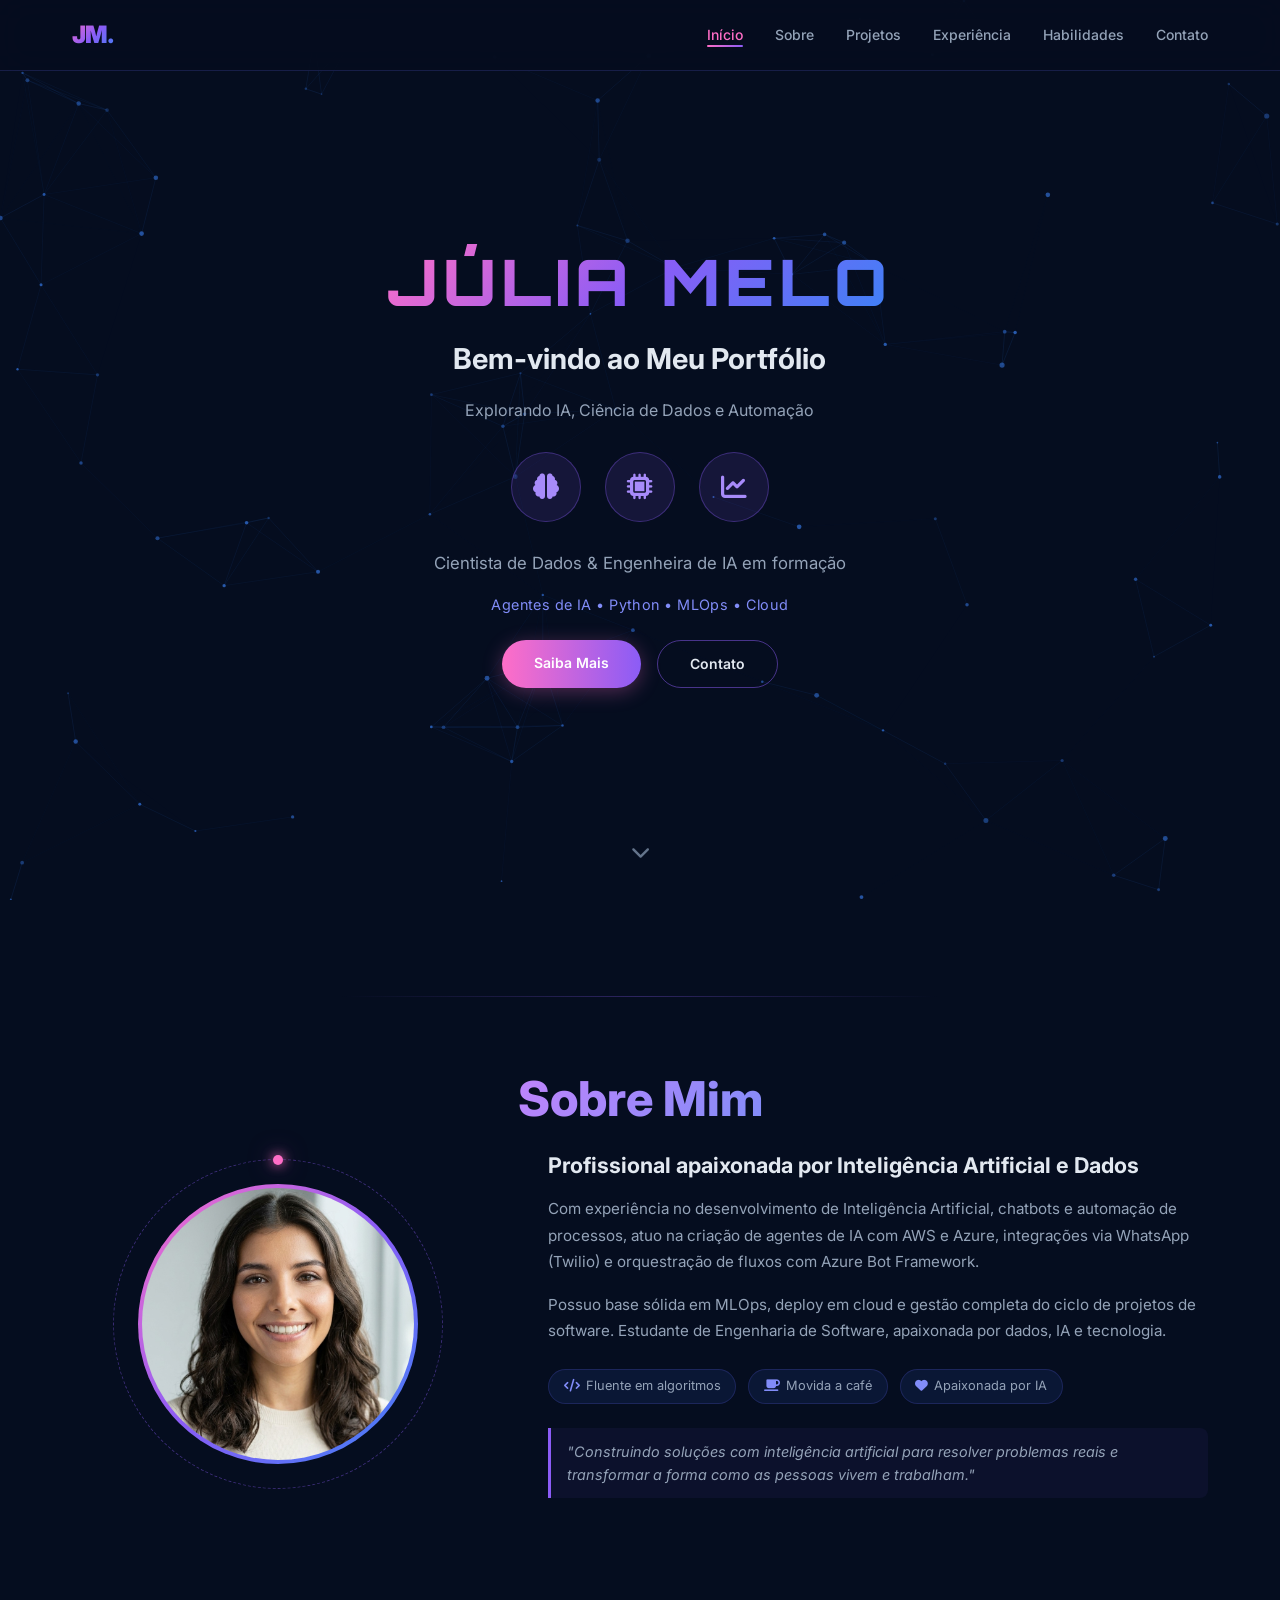
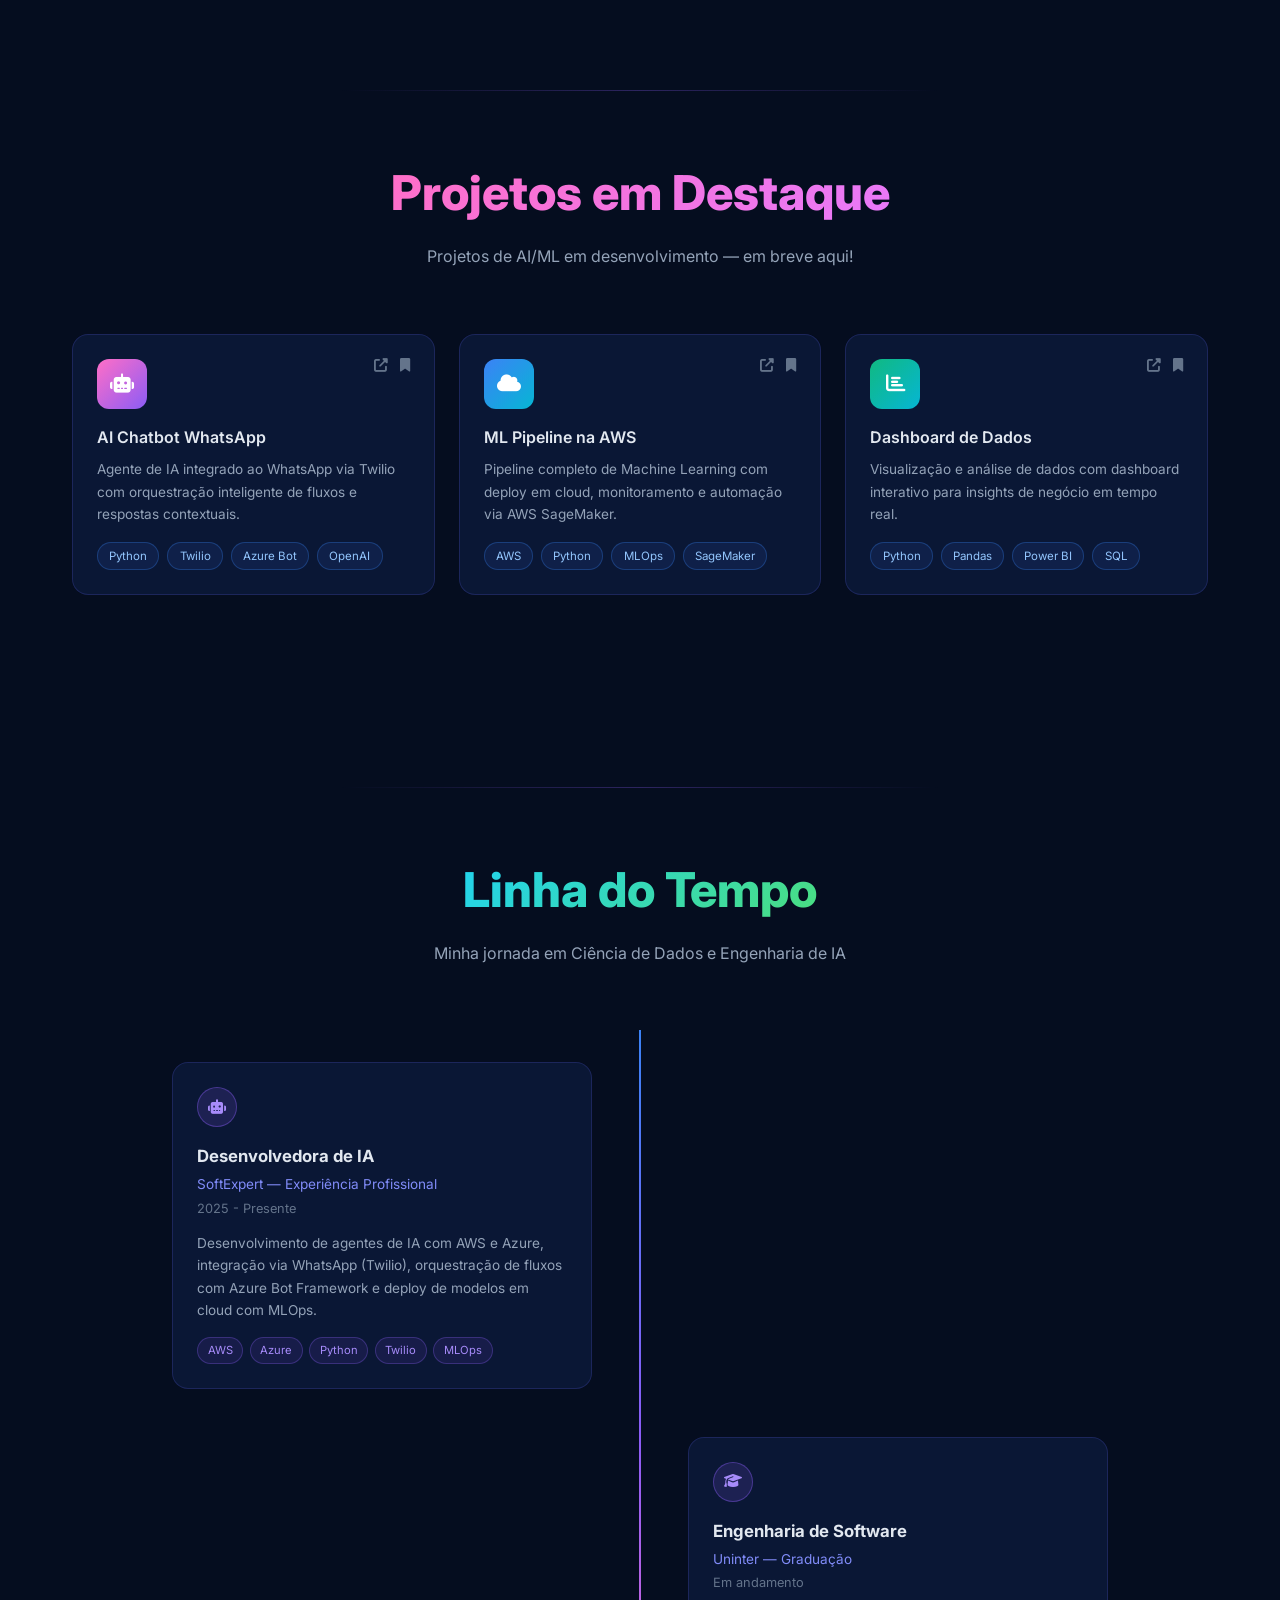
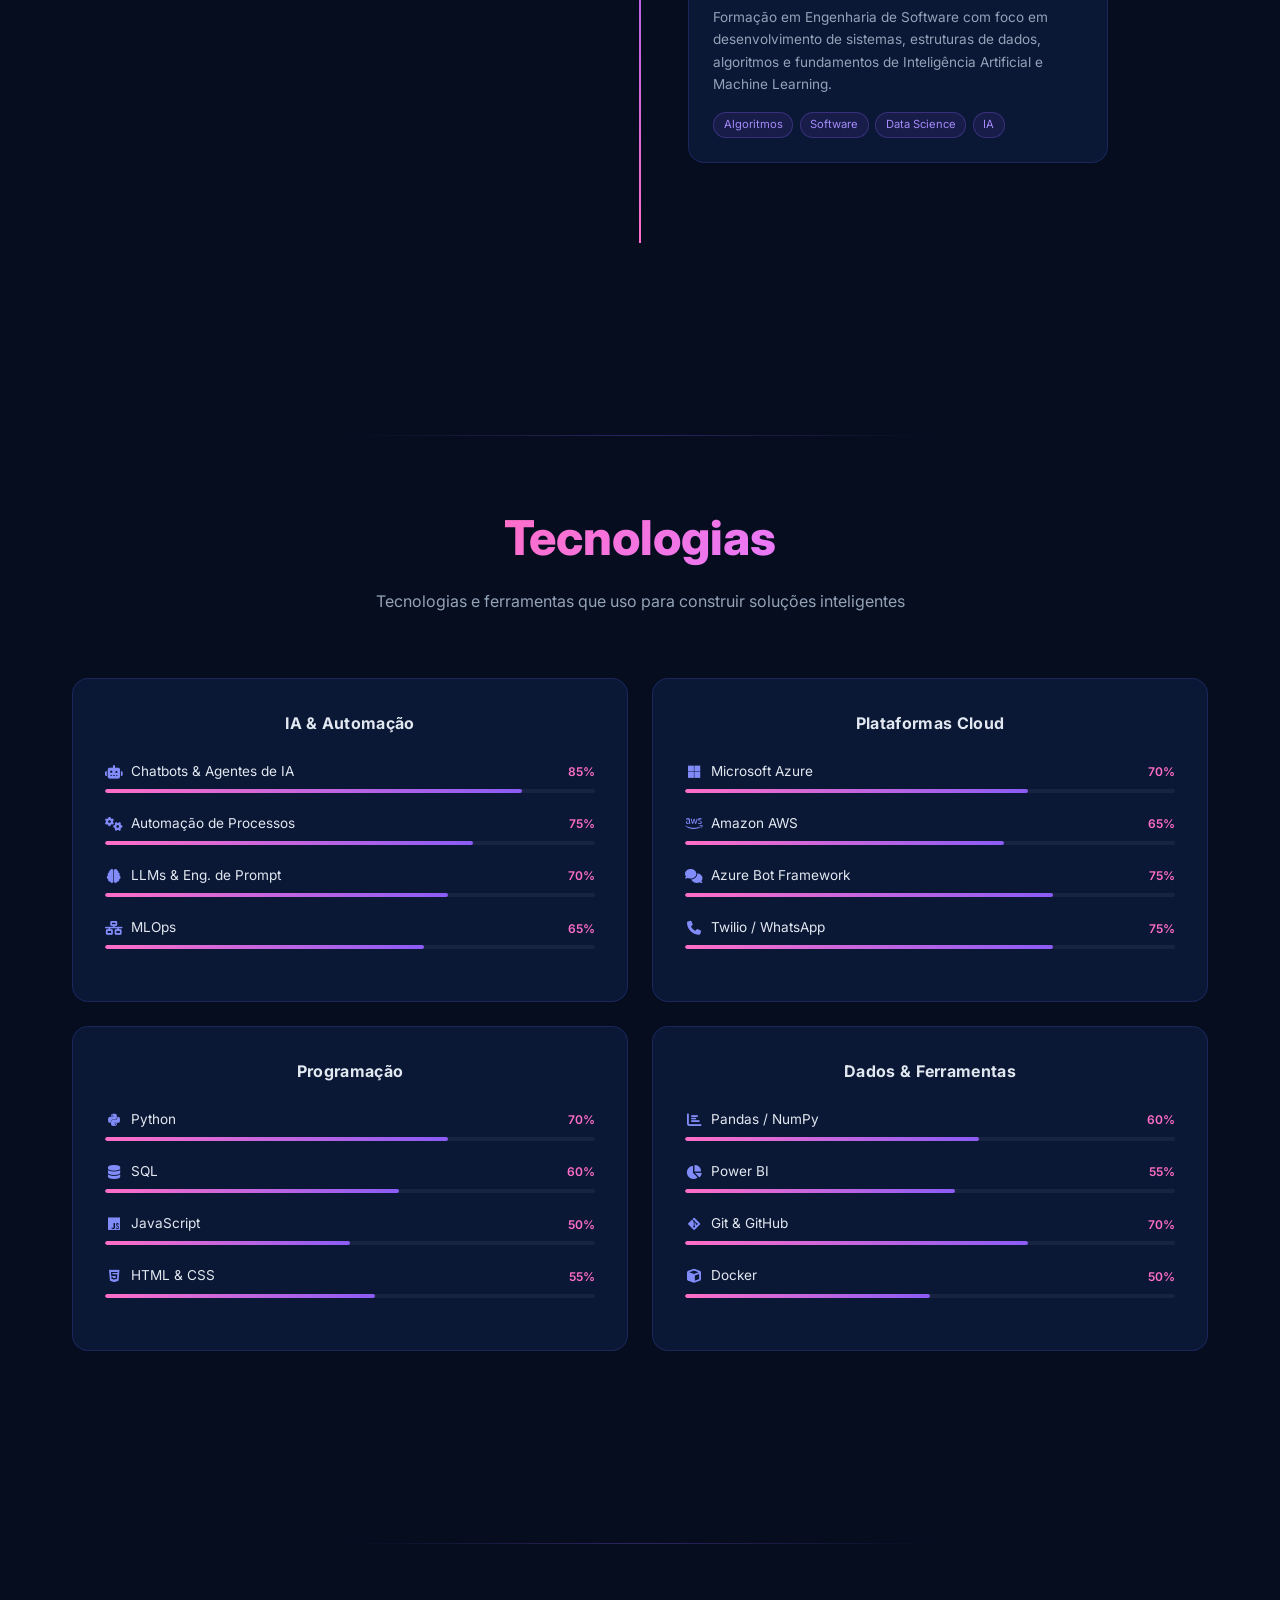
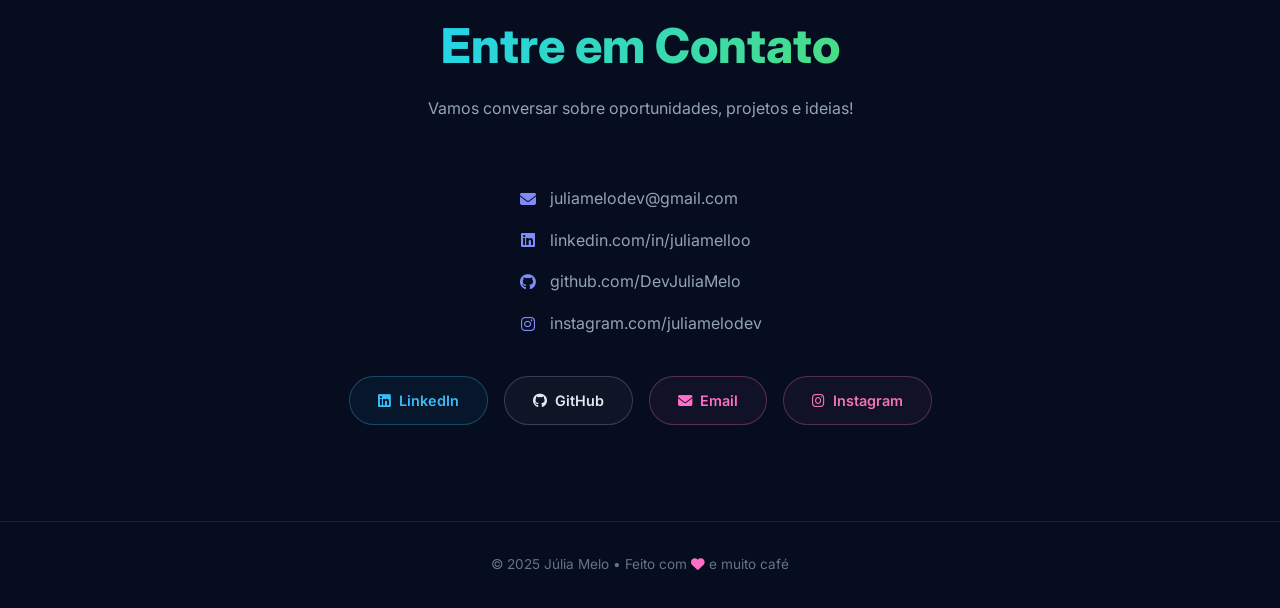
==== index.html @ bb5c2832 "Portfolio inicial - Júlia Melo" ====
<!DOCTYPE html>
<html lang="pt-BR">
<head>
    <meta charset="UTF-8">
    <meta name="viewport" content="width=device-width, initial-scale=1.0">
    <title>Júlia Melo | Data Scientist & AI Engineer</title>
    <link rel="preconnect" href="https://fonts.googleapis.com">
    <link rel="preconnect" href="https://fonts.gstatic.com" crossorigin>
    <link href="https://fonts.googleapis.com/css2?family=Inter:wght@300;400;500;600;700;800;900&family=Orbitron:wght@700;900&display=swap" rel="stylesheet">
    <link rel="stylesheet" href="https://cdnjs.cloudflare.com/ajax/libs/font-awesome/6.5.0/css/all.min.css">
    <link rel="stylesheet" href="css/style.css">
</head>
<body>

    <canvas id="network-canvas"></canvas>

    <!-- Navegação -->
    <nav id="navbar">
        <div class="nav-container">
            <div class="nav-logo">JM<span class="dot">.</span></div>
            <ul class="nav-links" id="navLinks">
                <li><a href="#hero">Início</a></li>
                <li><a href="#about">Sobre</a></li>
                <li><a href="#projects">Projetos</a></li>
                <li><a href="#timeline">Experiência</a></li>
                <li><a href="#skills">Habilidades</a></li>
                <li><a href="#contact">Contato</a></li>
            </ul>
            <button class="nav-toggle" id="navToggle">
                <i class="fas fa-bars"></i>
            </button>
        </div>
    </nav>

    <!-- Hero Section -->
    <section id="hero">
        <div class="hero-content">
            <h1 class="hero-name">JÚLIA MELO</h1>
            <h2 class="hero-welcome">Bem-vindo ao Meu Portfólio</h2>
            <p class="hero-tagline">Explorando IA, Ciência de Dados e Automação</p>

            <div class="hero-icons">
                <div class="hero-icon-circle" title="Inteligência Artificial">
                    <i class="fas fa-brain"></i>
                </div>
                <div class="hero-icon-circle" title="Engenharia de Software">
                    <i class="fas fa-microchip"></i>
                </div>
                <div class="hero-icon-circle" title="Data Science">
                    <i class="fas fa-chart-line"></i>
                </div>
            </div>

            <p class="hero-role">Cientista de Dados & Engenheira de IA em formação</p>
            <p class="hero-tags">Agentes de IA &bull; Python &bull; MLOps &bull; Cloud</p>

            <div class="hero-buttons">
                <a href="#about" class="btn btn-primary">Saiba Mais</a>
                <a href="#contact" class="btn btn-outline">Contato</a>
            </div>
        </div>

        <div class="scroll-indicator">
            <i class="fas fa-chevron-down"></i>
        </div>
    </section>

    <!-- About Section -->
    <section id="about">
        <div class="container">
            <h2 class="section-title"><span class="gradient-purple">Sobre Mim</span></h2>
            <div class="about-grid">
                <div class="about-photo-wrapper fade-in">
                    <div class="photo-circle">
                        <img src="assets/julia.jpeg" alt="Júlia Melo" class="profile-photo">
                    </div>
                    <div class="photo-orbit"></div>
                </div>
                <div class="about-text fade-in">
                    <h3 class="about-headline">Profissional apaixonada por Inteligência Artificial e Dados</h3>
                    <p>Com experiência no desenvolvimento de Inteligência Artificial, chatbots e automação de processos, atuo na criação de agentes de IA com AWS e Azure, integrações via WhatsApp (Twilio) e orquestração de fluxos com Azure Bot Framework.</p>
                    <p>Possuo base sólida em MLOps, deploy em cloud e gestão completa do ciclo de projetos de software. Estudante de Engenharia de Software, apaixonada por dados, IA e tecnologia.</p>
                    <div class="about-badges">
                        <div class="badge">
                            <i class="fas fa-code"></i>
                            <span>Fluente em algoritmos</span>
                        </div>
                        <div class="badge">
                            <i class="fas fa-coffee"></i>
                            <span>Movida a café</span>
                        </div>
                        <div class="badge">
                            <i class="fas fa-heart"></i>
                            <span>Apaixonada por IA</span>
                        </div>
                    </div>
                    <blockquote class="about-quote">
                        "Construindo soluções com inteligência artificial para resolver problemas reais e transformar a forma como as pessoas vivem e trabalham."
                    </blockquote>
                </div>
            </div>
        </div>
    </section>

    <!-- Projects Section -->
    <section id="projects">
        <div class="container">
            <h2 class="section-title"><span class="gradient-pink">Projetos em Destaque</span></h2>
            <p class="section-subtitle">Projetos de AI/ML em desenvolvimento — em breve aqui!</p>
            <div class="projects-grid">

                <div class="project-card fade-in">
                    <div class="project-icon" style="background: linear-gradient(135deg, #ff6ec7, #8b5cf6);">
                        <i class="fas fa-robot"></i>
                    </div>
                    <div class="project-links">
                        <i class="fas fa-external-link-alt" title="Ver projeto"></i>
                        <i class="fas fa-bookmark" title="Salvar"></i>
                    </div>
                    <h3>AI Chatbot WhatsApp</h3>
                    <p>Agente de IA integrado ao WhatsApp via Twilio com orquestração inteligente de fluxos e respostas contextuais.</p>
                    <div class="project-tags">
                        <span>Python</span>
                        <span>Twilio</span>
                        <span>Azure Bot</span>
                        <span>OpenAI</span>
                    </div>
                    <div class="coming-soon-overlay">
                        <i class="fas fa-lock"></i>
                        <span>Em Breve</span>
                    </div>
                </div>

                <div class="project-card fade-in">
                    <div class="project-icon" style="background: linear-gradient(135deg, #3b82f6, #06b6d4);">
                        <i class="fas fa-cloud"></i>
                    </div>
                    <div class="project-links">
                        <i class="fas fa-external-link-alt" title="Ver projeto"></i>
                        <i class="fas fa-bookmark" title="Salvar"></i>
                    </div>
                    <h3>ML Pipeline na AWS</h3>
                    <p>Pipeline completo de Machine Learning com deploy em cloud, monitoramento e automação via AWS SageMaker.</p>
                    <div class="project-tags">
                        <span>AWS</span>
                        <span>Python</span>
                        <span>MLOps</span>
                        <span>SageMaker</span>
                    </div>
                    <div class="coming-soon-overlay">
                        <i class="fas fa-lock"></i>
                        <span>Em Breve</span>
                    </div>
                </div>

                <div class="project-card fade-in">
                    <div class="project-icon" style="background: linear-gradient(135deg, #10b981, #06b6d4);">
                        <i class="fas fa-chart-bar"></i>
                    </div>
                    <div class="project-links">
                        <i class="fas fa-external-link-alt" title="Ver projeto"></i>
                        <i class="fas fa-bookmark" title="Salvar"></i>
                    </div>
                    <h3>Dashboard de Dados</h3>
                    <p>Visualização e análise de dados com dashboard interativo para insights de negócio em tempo real.</p>
                    <div class="project-tags">
                        <span>Python</span>
                        <span>Pandas</span>
                        <span>Power BI</span>
                        <span>SQL</span>
                    </div>
                    <div class="coming-soon-overlay">
                        <i class="fas fa-lock"></i>
                        <span>Em Breve</span>
                    </div>
                </div>

            </div>
        </div>
    </section>

    <!-- Experience Timeline -->
    <section id="timeline">
        <div class="container">
            <h2 class="section-title"><span class="gradient-cyan">Linha do Tempo</span></h2>
            <p class="section-subtitle">Minha jornada em Ciência de Dados e Engenharia de IA</p>
            <div class="timeline">
                <div class="timeline-line"></div>

                <div class="timeline-item left fade-in">
                    <div class="timeline-card">
                        <div class="timeline-icon">
                            <i class="fas fa-robot"></i>
                        </div>
                        <h3>Desenvolvedora de IA</h3>
                        <p class="timeline-company">SoftExpert — Experiência Profissional</p>
                        <p class="timeline-date">2025 - Presente</p>
                        <p class="timeline-desc">Desenvolvimento de agentes de IA com AWS e Azure, integração via WhatsApp (Twilio), orquestração de fluxos com Azure Bot Framework e deploy de modelos em cloud com MLOps.</p>
                        <div class="timeline-tags">
                            <span>AWS</span>
                            <span>Azure</span>
                            <span>Python</span>
                            <span>Twilio</span>
                            <span>MLOps</span>
                        </div>
                    </div>
                </div>

                <div class="timeline-item right fade-in">
                    <div class="timeline-card">
                        <div class="timeline-icon">
                            <i class="fas fa-graduation-cap"></i>
                        </div>
                        <h3>Engenharia de Software</h3>
                        <p class="timeline-company">Uninter — Graduação</p>
                        <p class="timeline-date">Em andamento</p>
                        <p class="timeline-desc">Formação em Engenharia de Software com foco em desenvolvimento de sistemas, estruturas de dados, algoritmos e fundamentos de Inteligência Artificial e Machine Learning.</p>
                        <div class="timeline-tags">
                            <span>Algoritmos</span>
                            <span>Software</span>
                            <span>Data Science</span>
                            <span>IA</span>
                        </div>
                    </div>
                </div>

            </div>
        </div>
    </section>

    <!-- Tech Stack -->
    <section id="skills">
        <div class="container">
            <h2 class="section-title"><span class="gradient-pink">Tecnologias</span></h2>
            <p class="section-subtitle">Tecnologias e ferramentas que uso para construir soluções inteligentes</p>
            <div class="skills-grid">

                <div class="skill-card fade-in">
                    <h3>IA & Automação</h3>
                    <div class="skill-item">
                        <div class="skill-header">
                            <i class="fas fa-robot skill-icon"></i>
                            <span>Chatbots & Agentes de IA</span>
                            <span class="skill-pct">85%</span>
                        </div>
                        <div class="skill-bar"><div class="skill-fill" data-width="85"></div></div>
                    </div>
                    <div class="skill-item">
                        <div class="skill-header">
                            <i class="fas fa-cogs skill-icon"></i>
                            <span>Automação de Processos</span>
                            <span class="skill-pct">75%</span>
                        </div>
                        <div class="skill-bar"><div class="skill-fill" data-width="75"></div></div>
                    </div>
                    <div class="skill-item">
                        <div class="skill-header">
                            <i class="fas fa-brain skill-icon"></i>
                            <span>LLMs & Eng. de Prompt</span>
                            <span class="skill-pct">70%</span>
                        </div>
                        <div class="skill-bar"><div class="skill-fill" data-width="70"></div></div>
                    </div>
                    <div class="skill-item">
                        <div class="skill-header">
                            <i class="fas fa-network-wired skill-icon"></i>
                            <span>MLOps</span>
                            <span class="skill-pct">65%</span>
                        </div>
                        <div class="skill-bar"><div class="skill-fill" data-width="65"></div></div>
                    </div>
                </div>

                <div class="skill-card fade-in">
                    <h3>Plataformas Cloud</h3>
                    <div class="skill-item">
                        <div class="skill-header">
                            <i class="fab fa-microsoft skill-icon"></i>
                            <span>Microsoft Azure</span>
                            <span class="skill-pct">70%</span>
                        </div>
                        <div class="skill-bar"><div class="skill-fill" data-width="70"></div></div>
                    </div>
                    <div class="skill-item">
                        <div class="skill-header">
                            <i class="fab fa-aws skill-icon"></i>
                            <span>Amazon AWS</span>
                            <span class="skill-pct">65%</span>
                        </div>
                        <div class="skill-bar"><div class="skill-fill" data-width="65"></div></div>
                    </div>
                    <div class="skill-item">
                        <div class="skill-header">
                            <i class="fas fa-comments skill-icon"></i>
                            <span>Azure Bot Framework</span>
                            <span class="skill-pct">75%</span>
                        </div>
                        <div class="skill-bar"><div class="skill-fill" data-width="75"></div></div>
                    </div>
                    <div class="skill-item">
                        <div class="skill-header">
                            <i class="fas fa-phone skill-icon"></i>
                            <span>Twilio / WhatsApp</span>
                            <span class="skill-pct">75%</span>
                        </div>
                        <div class="skill-bar"><div class="skill-fill" data-width="75"></div></div>
                    </div>
                </div>

                <div class="skill-card fade-in">
                    <h3>Programação</h3>
                    <div class="skill-item">
                        <div class="skill-header">
                            <i class="fab fa-python skill-icon"></i>
                            <span>Python</span>
                            <span class="skill-pct">70%</span>
                        </div>
                        <div class="skill-bar"><div class="skill-fill" data-width="70"></div></div>
                    </div>
                    <div class="skill-item">
                        <div class="skill-header">
                            <i class="fas fa-database skill-icon"></i>
                            <span>SQL</span>
                            <span class="skill-pct">60%</span>
                        </div>
                        <div class="skill-bar"><div class="skill-fill" data-width="60"></div></div>
                    </div>
                    <div class="skill-item">
                        <div class="skill-header">
                            <i class="fab fa-js skill-icon"></i>
                            <span>JavaScript</span>
                            <span class="skill-pct">50%</span>
                        </div>
                        <div class="skill-bar"><div class="skill-fill" data-width="50"></div></div>
                    </div>
                    <div class="skill-item">
                        <div class="skill-header">
                            <i class="fab fa-html5 skill-icon"></i>
                            <span>HTML & CSS</span>
                            <span class="skill-pct">55%</span>
                        </div>
                        <div class="skill-bar"><div class="skill-fill" data-width="55"></div></div>
                    </div>
                </div>

                <div class="skill-card fade-in">
                    <h3>Dados & Ferramentas</h3>
                    <div class="skill-item">
                        <div class="skill-header">
                            <i class="fas fa-chart-bar skill-icon"></i>
                            <span>Pandas / NumPy</span>
                            <span class="skill-pct">60%</span>
                        </div>
                        <div class="skill-bar"><div class="skill-fill" data-width="60"></div></div>
                    </div>
                    <div class="skill-item">
                        <div class="skill-header">
                            <i class="fas fa-chart-pie skill-icon"></i>
                            <span>Power BI</span>
                            <span class="skill-pct">55%</span>
                        </div>
                        <div class="skill-bar"><div class="skill-fill" data-width="55"></div></div>
                    </div>
                    <div class="skill-item">
                        <div class="skill-header">
                            <i class="fab fa-git-alt skill-icon"></i>
                            <span>Git & GitHub</span>
                            <span class="skill-pct">70%</span>
                        </div>
                        <div class="skill-bar"><div class="skill-fill" data-width="70"></div></div>
                    </div>
                    <div class="skill-item">
                        <div class="skill-header">
                            <i class="fas fa-cube skill-icon"></i>
                            <span>Docker</span>
                            <span class="skill-pct">50%</span>
                        </div>
                        <div class="skill-bar"><div class="skill-fill" data-width="50"></div></div>
                    </div>
                </div>

            </div>
        </div>
    </section>

    <!-- Contact Section -->
    <section id="contact">
        <div class="container">
            <h2 class="section-title"><span class="gradient-cyan">Entre em Contato</span></h2>
            <p class="section-subtitle">Vamos conversar sobre oportunidades, projetos e ideias!</p>
            <div class="contact-content fade-in">
                <div class="contact-info">
                    <div class="contact-item">
                        <i class="fas fa-envelope"></i>
                        <a href="mailto:juliamelodev@gmail.com">juliamelodev@gmail.com</a>
                    </div>
                    <div class="contact-item">
                        <i class="fab fa-linkedin"></i>
                        <a href="https://www.linkedin.com/in/juliamelloo" target="_blank">linkedin.com/in/juliamelloo</a>
                    </div>
                    <div class="contact-item">
                        <i class="fab fa-github"></i>
                        <a href="https://github.com/DevJuliaMelo" target="_blank">github.com/DevJuliaMelo</a>
                    </div>
                    <div class="contact-item">
                        <i class="fab fa-instagram"></i>
                        <a href="https://www.instagram.com/juliamelodev/" target="_blank">instagram.com/juliamelodev</a>
                    </div>
                </div>
                <div class="contact-social">
                    <a href="https://www.linkedin.com/in/juliamelloo" target="_blank" class="social-btn linkedin">
                        <i class="fab fa-linkedin"></i>
                        <span>LinkedIn</span>
                    </a>
                    <a href="https://github.com/DevJuliaMelo" target="_blank" class="social-btn github">
                        <i class="fab fa-github"></i>
                        <span>GitHub</span>
                    </a>
                    <a href="mailto:juliamelodev@gmail.com" class="social-btn email">
                        <i class="fas fa-envelope"></i>
                        <span>Email</span>
                    </a>
                    <a href="https://www.instagram.com/juliamelodev/" target="_blank" class="social-btn instagram">
                        <i class="fab fa-instagram"></i>
                        <span>Instagram</span>
                    </a>
                </div>
            </div>
        </div>
    </section>

    <!-- Footer -->
    <footer>
        <p>© 2025 Júlia Melo &bull; Feito com <i class="fas fa-heart" style="color: #ff6ec7;"></i> e muito café</p>
    </footer>

    <script src="js/main.js"></script>
</body>
</html>
---- css/style.css ----
/* ===========================
   CSS Custom Properties
   =========================== */
:root {
    --bg-primary: #050d1f;
    --bg-card: rgba(13, 27, 62, 0.75);
    --bg-card-hover: rgba(20, 40, 90, 0.9);
    --text-primary: #e2e8f0;
    --text-secondary: #94a3b8;
    --text-muted: #64748b;
    --gradient-main: linear-gradient(135deg, #ff6ec7, #8b5cf6, #3b82f6);
    --gradient-bar: linear-gradient(90deg, #ff6ec7, #8b5cf6);
    --border-color: rgba(99, 102, 241, 0.2);
    --border-glow: rgba(139, 92, 246, 0.5);
}

/* ===========================
   Reset & Base
   =========================== */
*, *::before, *::after {
    margin: 0;
    padding: 0;
    box-sizing: border-box;
}

html { scroll-behavior: smooth; }

body {
    font-family: 'Inter', sans-serif;
    background-color: var(--bg-primary);
    color: var(--text-primary);
    overflow-x: hidden;
    line-height: 1.6;
}

/* ===========================
   Canvas Background
   =========================== */
#network-canvas {
    position: fixed;
    top: 0;
    left: 0;
    width: 100%;
    height: 100%;
    z-index: 0;
    pointer-events: none;
}

/* ===========================
   Container
   =========================== */
.container {
    max-width: 1200px;
    margin: 0 auto;
    padding: 0 2rem;
    position: relative;
    z-index: 1;
}

/* ===========================
   Navigation
   =========================== */
#navbar {
    position: fixed;
    top: 0;
    left: 0;
    right: 0;
    z-index: 1000;
    background: rgba(5, 13, 31, 0.8);
    backdrop-filter: blur(16px);
    -webkit-backdrop-filter: blur(16px);
    border-bottom: 1px solid var(--border-color);
    transition: all 0.3s ease;
}

#navbar.scrolled {
    background: rgba(5, 13, 31, 0.97);
    box-shadow: 0 4px 30px rgba(0, 0, 0, 0.5);
}

.nav-container {
    max-width: 1200px;
    margin: 0 auto;
    padding: 1rem 2rem;
    display: flex;
    justify-content: space-between;
    align-items: center;
}

.nav-logo {
    font-size: 1.5rem;
    font-weight: 900;
    background: var(--gradient-main);
    -webkit-background-clip: text;
    -webkit-text-fill-color: transparent;
    background-clip: text;
    letter-spacing: -1px;
}

.nav-links {
    display: flex;
    list-style: none;
    gap: 2rem;
}

.nav-links a {
    color: var(--text-secondary);
    text-decoration: none;
    font-size: 0.875rem;
    font-weight: 500;
    transition: color 0.3s;
    position: relative;
}

.nav-links a::after {
    content: '';
    position: absolute;
    bottom: -4px;
    left: 0;
    width: 0;
    height: 2px;
    background: var(--gradient-bar);
    border-radius: 2px;
    transition: width 0.3s;
}

.nav-links a:hover { color: var(--text-primary); }
.nav-links a:hover::after { width: 100%; }

.nav-links a.active { color: #ff6ec7; }
.nav-links a.active::after { width: 100%; }

.nav-toggle {
    display: none;
    background: none;
    border: none;
    color: var(--text-primary);
    font-size: 1.2rem;
    cursor: pointer;
    padding: 0.25rem;
}

/* ===========================
   Sections — sem fundo, separadores suaves
   =========================== */
section {
    background: transparent;
    position: relative;
    z-index: 1;
}

section:not(#hero)::before {
    content: '';
    display: block;
    width: 60%;
    max-width: 600px;
    height: 1px;
    background: linear-gradient(90deg, transparent, rgba(139, 92, 246, 0.3), transparent);
    margin: 0 auto 4rem;
}

/* ===========================
   Section Titles
   =========================== */
.section-title {
    font-size: clamp(2rem, 5vw, 3rem);
    font-weight: 800;
    text-align: center;
    margin-bottom: 0.75rem;
}

/* Gradiente aplicado no <span> interno (inline) para que background-clip: text funcione */
.gradient-purple {
    background: linear-gradient(135deg, #c084fc, #818cf8);
    -webkit-background-clip: text;
    -webkit-text-fill-color: transparent;
    background-clip: text;
}

.gradient-pink {
    background: linear-gradient(135deg, #ff6ec7, #e879f9);
    -webkit-background-clip: text;
    -webkit-text-fill-color: transparent;
    background-clip: text;
}

.gradient-cyan {
    background: linear-gradient(135deg, #22d3ee, #4ade80);
    -webkit-background-clip: text;
    -webkit-text-fill-color: transparent;
    background-clip: text;
}

.section-subtitle {
    text-align: center;
    color: var(--text-secondary);
    margin-bottom: 4rem;
    font-size: 1rem;
}

/* ===========================
   Hero Section
   =========================== */
#hero {
    min-height: 100vh;
    display: flex;
    flex-direction: column;
    align-items: center;
    justify-content: center;
    text-align: center;
    position: relative;
    z-index: 1;
    padding: 6rem 2rem 4rem;
}

.hero-content {
    display: flex;
    flex-direction: column;
    align-items: center;
    gap: 1rem;
}

.hero-name {
    font-family: 'Orbitron', 'Inter', sans-serif;
    font-size: clamp(2rem, 5.5vw, 4rem);
    font-weight: 900;
    letter-spacing: 0.08em;
    background: var(--gradient-main);
    -webkit-background-clip: text;
    -webkit-text-fill-color: transparent;
    background-clip: text;
    animation: fadeInDown 1s ease both;
    line-height: 1.2;
}

.hero-welcome {
    font-size: clamp(1.2rem, 3vw, 1.8rem);
    font-weight: 700;
    color: var(--text-primary);
    animation: fadeInUp 1s ease 0.2s both;
}

.hero-tagline {
    font-size: 1rem;
    color: var(--text-secondary);
    animation: fadeInUp 1s ease 0.35s both;
}

.hero-icons {
    display: flex;
    gap: 1.5rem;
    margin: 0.75rem 0;
    animation: fadeInUp 1s ease 0.5s both;
}

.hero-icon-circle {
    width: 70px;
    height: 70px;
    border-radius: 50%;
    background: rgba(139, 92, 246, 0.12);
    border: 1px solid rgba(139, 92, 246, 0.35);
    display: flex;
    align-items: center;
    justify-content: center;
    font-size: 1.6rem;
    color: #a78bfa;
    transition: all 0.35s cubic-bezier(0.34, 1.56, 0.64, 1);
    cursor: default;
}

.hero-icon-circle:hover {
    background: rgba(139, 92, 246, 0.25);
    border-color: #ff6ec7;
    transform: translateY(-8px) scale(1.15);
    box-shadow: 0 15px 35px rgba(255, 110, 199, 0.35);
    color: #ff6ec7;
}

.hero-role {
    font-size: 1.05rem;
    color: var(--text-secondary);
    animation: fadeInUp 1s ease 0.6s both;
}

.hero-tags {
    color: #818cf8;
    font-size: 0.9rem;
    animation: fadeInUp 1s ease 0.7s both;
    letter-spacing: 0.03em;
}

.hero-buttons {
    display: flex;
    gap: 1rem;
    margin-top: 0.5rem;
    animation: fadeInUp 1s ease 0.85s both;
}

.btn {
    padding: 0.75rem 2rem;
    border-radius: 50px;
    text-decoration: none;
    font-weight: 600;
    font-size: 0.875rem;
    transition: all 0.3s;
    cursor: pointer;
    border: none;
}

.btn-primary {
    background: var(--gradient-bar);
    color: white;
    box-shadow: 0 4px 20px rgba(255, 110, 199, 0.3);
}

.btn-primary:hover {
    transform: translateY(-3px);
    box-shadow: 0 10px 30px rgba(255, 110, 199, 0.5);
}

.btn-outline {
    border: 1px solid rgba(139, 92, 246, 0.5);
    color: var(--text-primary);
    background: transparent;
}

.btn-outline:hover {
    border-color: #8b5cf6;
    background: rgba(139, 92, 246, 0.12);
    transform: translateY(-3px);
}

.scroll-indicator {
    position: absolute;
    bottom: 2rem;
    left: 50%;
    transform: translateX(-50%);
    color: var(--text-muted);
    font-size: 1.2rem;
    animation: bounce 2s infinite;
    z-index: 1;
}

/* ===========================
   About Section
   =========================== */
#about {
    padding: 6rem 0;
}

.about-grid {
    display: grid;
    grid-template-columns: 1fr 1.6fr;
    gap: 4rem;
    align-items: center;
}

.about-photo-wrapper {
    position: relative;
    display: flex;
    align-items: center;
    justify-content: center;
}

.photo-circle {
    width: 280px;
    height: 280px;
    border-radius: 50%;
    padding: 4px;
    background: var(--gradient-main);
    position: relative;
    z-index: 1;
}

.profile-photo {
    width: 100%;
    height: 100%;
    border-radius: 50%;
    object-fit: cover;
    object-position: center top;
    display: block;
}

.photo-orbit {
    position: absolute;
    width: 330px;
    height: 330px;
    border-radius: 50%;
    border: 1px dashed rgba(139, 92, 246, 0.4);
    animation: rotate 18s linear infinite;
}

.photo-orbit::before {
    content: '';
    position: absolute;
    top: -5px;
    left: 50%;
    width: 10px;
    height: 10px;
    border-radius: 50%;
    background: #ff6ec7;
    transform: translateX(-50%);
    box-shadow: 0 0 12px #ff6ec7, 0 0 24px rgba(255, 110, 199, 0.5);
}

.about-headline {
    font-size: 1.35rem;
    font-weight: 700;
    color: var(--text-primary);
    margin-bottom: 1rem;
    line-height: 1.4;
}

.about-text p {
    color: var(--text-secondary);
    margin-bottom: 1rem;
    font-size: 0.95rem;
    line-height: 1.75;
}

.about-badges {
    display: flex;
    gap: 0.75rem;
    flex-wrap: wrap;
    margin: 1.5rem 0;
}

.badge {
    display: flex;
    align-items: center;
    gap: 0.4rem;
    font-size: 0.8rem;
    color: var(--text-secondary);
    padding: 0.4rem 0.9rem;
    background: var(--bg-card);
    border-radius: 50px;
    border: 1px solid var(--border-color);
    backdrop-filter: blur(8px);
    transition: all 0.3s;
}

.badge:hover {
    border-color: rgba(139, 92, 246, 0.5);
    color: var(--text-primary);
}

.badge i { color: #818cf8; }

.about-quote {
    border-left: 3px solid #8b5cf6;
    padding: 0.75rem 1rem;
    color: var(--text-secondary);
    font-style: italic;
    font-size: 0.9rem;
    background: rgba(139, 92, 246, 0.06);
    border-radius: 0 8px 8px 0;
    margin-top: 1rem;
}

/* ===========================
   Projects Section
   =========================== */
#projects {
    padding: 6rem 0;
}

.projects-grid {
    display: grid;
    grid-template-columns: repeat(3, 1fr);
    gap: 1.5rem;
}

.project-card {
    background: var(--bg-card);
    border: 1px solid var(--border-color);
    border-radius: 16px;
    padding: 1.5rem;
    position: relative;
    backdrop-filter: blur(12px);
    -webkit-backdrop-filter: blur(12px);
    transition: all 0.35s;
    overflow: hidden;
}

.project-card:hover {
    border-color: var(--border-glow);
    transform: translateY(-6px);
    box-shadow: 0 20px 50px rgba(0, 0, 0, 0.4), 0 0 30px rgba(139, 92, 246, 0.12);
}

.project-icon {
    width: 50px;
    height: 50px;
    border-radius: 12px;
    display: flex;
    align-items: center;
    justify-content: center;
    font-size: 1.2rem;
    color: white;
    margin-bottom: 1rem;
}

.project-links {
    position: absolute;
    top: 1.5rem;
    right: 1.5rem;
    display: flex;
    gap: 0.75rem;
    color: var(--text-muted);
    font-size: 0.85rem;
}

.project-links i {
    cursor: pointer;
    transition: color 0.3s;
}

.project-links i:hover { color: #ff6ec7; }

.project-card h3 {
    font-size: 1rem;
    font-weight: 600;
    margin-bottom: 0.5rem;
    color: var(--text-primary);
}

.project-card p {
    font-size: 0.85rem;
    color: var(--text-secondary);
    line-height: 1.65;
    margin-bottom: 1rem;
}

.project-tags {
    display: flex;
    flex-wrap: wrap;
    gap: 0.5rem;
}

.project-tags span {
    font-size: 0.72rem;
    padding: 0.25rem 0.7rem;
    border-radius: 50px;
    background: rgba(59, 130, 246, 0.1);
    border: 1px solid rgba(59, 130, 246, 0.3);
    color: #93c5fd;
}

.coming-soon-overlay {
    position: absolute;
    inset: 0;
    background: rgba(5, 13, 31, 0.75);
    backdrop-filter: blur(4px);
    display: flex;
    flex-direction: column;
    align-items: center;
    justify-content: center;
    gap: 0.6rem;
    border-radius: 16px;
    opacity: 0;
    transition: opacity 0.3s;
}

.project-card:hover .coming-soon-overlay { opacity: 1; }

.coming-soon-overlay i {
    font-size: 1.6rem;
    color: #a78bfa;
}

.coming-soon-overlay span {
    font-size: 0.85rem;
    font-weight: 700;
    color: var(--text-primary);
    letter-spacing: 2px;
    text-transform: uppercase;
}

/* ===========================
   Timeline Section
   =========================== */
#timeline {
    padding: 6rem 0;
}

.timeline {
    position: relative;
    padding: 2rem 0;
}

.timeline-line {
    position: absolute;
    left: 50%;
    top: 0;
    bottom: 0;
    width: 2px;
    background: linear-gradient(180deg, #3b82f6, #8b5cf6, #ff6ec7);
    transform: translateX(-50%);
}

.timeline-item {
    display: flex;
    margin-bottom: 3rem;
    width: 50%;
}

.timeline-item.left {
    justify-content: flex-end;
    padding-right: 3rem;
}

.timeline-item.right {
    margin-left: 50%;
    padding-left: 3rem;
}

.timeline-card {
    background: var(--bg-card);
    border: 1px solid var(--border-color);
    border-radius: 16px;
    padding: 1.5rem;
    width: 100%;
    max-width: 420px;
    backdrop-filter: blur(12px);
    -webkit-backdrop-filter: blur(12px);
    transition: all 0.35s;
}

.timeline-card:hover {
    border-color: var(--border-glow);
    transform: translateY(-4px);
    box-shadow: 0 15px 35px rgba(139, 92, 246, 0.15);
}

.timeline-icon {
    width: 40px;
    height: 40px;
    border-radius: 50%;
    background: rgba(139, 92, 246, 0.15);
    border: 1px solid rgba(139, 92, 246, 0.4);
    display: flex;
    align-items: center;
    justify-content: center;
    color: #a78bfa;
    margin-bottom: 1rem;
    font-size: 0.9rem;
}

.timeline-card h3 {
    font-size: 1.05rem;
    font-weight: 700;
    margin-bottom: 0.25rem;
}

.timeline-company {
    color: #818cf8;
    font-size: 0.85rem;
    margin-bottom: 0.2rem;
}

.timeline-date {
    color: var(--text-muted);
    font-size: 0.8rem;
    margin-bottom: 0.75rem;
}

.timeline-desc {
    color: var(--text-secondary);
    font-size: 0.85rem;
    line-height: 1.65;
    margin-bottom: 1rem;
}

.timeline-tags {
    display: flex;
    flex-wrap: wrap;
    gap: 0.4rem;
}

.timeline-tags span {
    font-size: 0.7rem;
    padding: 0.2rem 0.6rem;
    border-radius: 50px;
    background: rgba(139, 92, 246, 0.1);
    border: 1px solid rgba(139, 92, 246, 0.3);
    color: #a78bfa;
}

/* ===========================
   Tech Stack / Skills
   =========================== */
#skills {
    padding: 6rem 0;
}

.skills-grid {
    display: grid;
    grid-template-columns: repeat(2, 1fr);
    gap: 1.5rem;
}

.skill-card {
    background: var(--bg-card);
    border: 1px solid var(--border-color);
    border-radius: 16px;
    padding: 2rem;
    backdrop-filter: blur(12px);
    -webkit-backdrop-filter: blur(12px);
    transition: all 0.3s;
}

.skill-card:hover {
    border-color: var(--border-glow);
    box-shadow: 0 10px 35px rgba(139, 92, 246, 0.12);
}

.skill-card h3 {
    font-size: 1rem;
    font-weight: 700;
    text-align: center;
    margin-bottom: 1.5rem;
    color: var(--text-primary);
    letter-spacing: 0.02em;
}

.skill-item { margin-bottom: 1.25rem; }

.skill-header {
    display: flex;
    align-items: center;
    gap: 0.5rem;
    margin-bottom: 0.4rem;
}

.skill-icon {
    font-size: 0.875rem;
    color: #818cf8;
    width: 18px;
    text-align: center;
}

.skill-header > span:nth-child(2) {
    flex: 1;
    font-size: 0.85rem;
    color: var(--text-primary);
}

.skill-pct {
    font-size: 0.75rem;
    color: #ff6ec7;
    font-weight: 600;
}

.skill-bar {
    height: 4px;
    background: rgba(255, 255, 255, 0.05);
    border-radius: 2px;
    overflow: hidden;
}

.skill-fill {
    height: 100%;
    width: 0%;
    background: var(--gradient-bar);
    border-radius: 2px;
    transition: width 1.4s cubic-bezier(0.25, 0.46, 0.45, 0.94);
}

/* ===========================
   Contact Section
   =========================== */
#contact {
    padding: 6rem 0;
}

.contact-content {
    display: flex;
    flex-direction: column;
    align-items: center;
    gap: 2.5rem;
}

.contact-info {
    display: flex;
    flex-direction: column;
    gap: 1rem;
}

.contact-item {
    display: flex;
    align-items: center;
    gap: 0.75rem;
    color: var(--text-secondary);
}

.contact-item i { color: #818cf8; width: 20px; text-align: center; }

.contact-item a {
    color: var(--text-secondary);
    text-decoration: none;
    transition: color 0.3s;
}

.contact-item a:hover { color: #ff6ec7; }

.contact-social {
    display: flex;
    gap: 1rem;
    flex-wrap: wrap;
    justify-content: center;
}

.social-btn {
    display: flex;
    align-items: center;
    gap: 0.5rem;
    padding: 0.75rem 1.75rem;
    border-radius: 50px;
    text-decoration: none;
    font-size: 0.9rem;
    font-weight: 600;
    transition: all 0.3s;
    border: 1px solid;
}

.social-btn.linkedin {
    color: #38bdf8;
    border-color: rgba(56, 189, 248, 0.3);
    background: rgba(56, 189, 248, 0.05);
}

.social-btn.linkedin:hover {
    background: rgba(56, 189, 248, 0.12);
    transform: translateY(-3px);
    box-shadow: 0 10px 25px rgba(56, 189, 248, 0.2);
}

.social-btn.github {
    color: #e2e8f0;
    border-color: rgba(226, 232, 240, 0.2);
    background: rgba(226, 232, 240, 0.04);
}

.social-btn.github:hover {
    background: rgba(226, 232, 240, 0.1);
    transform: translateY(-3px);
    box-shadow: 0 10px 25px rgba(0, 0, 0, 0.3);
}

.social-btn.email {
    color: #ff6ec7;
    border-color: rgba(255, 110, 199, 0.3);
    background: rgba(255, 110, 199, 0.05);
}

.social-btn.email:hover {
    background: rgba(255, 110, 199, 0.12);
    transform: translateY(-3px);
    box-shadow: 0 10px 25px rgba(255, 110, 199, 0.2);
}

.social-btn.instagram {
    color: #f472b6;
    border-color: rgba(244, 114, 182, 0.3);
    background: rgba(244, 114, 182, 0.05);
}

.social-btn.instagram:hover {
    background: rgba(244, 114, 182, 0.12);
    transform: translateY(-3px);
    box-shadow: 0 10px 25px rgba(244, 114, 182, 0.2);
}

/* ===========================
   Footer
   =========================== */
footer {
    text-align: center;
    padding: 2rem;
    color: var(--text-muted);
    font-size: 0.85rem;
    border-top: 1px solid var(--border-color);
    position: relative;
    z-index: 1;
}

/* ===========================
   Animations
   =========================== */
@keyframes fadeInDown {
    from { opacity: 0; transform: translateY(-40px); }
    to   { opacity: 1; transform: translateY(0); }
}

@keyframes fadeInUp {
    from { opacity: 0; transform: translateY(40px); }
    to   { opacity: 1; transform: translateY(0); }
}

@keyframes rotate {
    from { transform: rotate(0deg); }
    to   { transform: rotate(360deg); }
}

@keyframes bounce {
    0%, 100% { transform: translateX(-50%) translateY(0); }
    50%       { transform: translateX(-50%) translateY(8px); }
}

.fade-in {
    opacity: 0;
    transform: translateY(35px);
    transition: opacity 0.8s ease, transform 0.8s ease;
}

.fade-in.visible {
    opacity: 1;
    transform: translateY(0);
}

/* ===========================
   Responsive Design
   =========================== */
@media (max-width: 1024px) {
    .projects-grid { grid-template-columns: repeat(2, 1fr); }
}

@media (max-width: 768px) {
    .nav-links {
        display: none;
        position: fixed;
        top: 65px;
        left: 0;
        right: 0;
        background: rgba(5, 13, 31, 0.98);
        backdrop-filter: blur(20px);
        flex-direction: column;
        padding: 1rem 2rem 1.5rem;
        gap: 1rem;
        border-bottom: 1px solid var(--border-color);
        z-index: 999;
    }

    .nav-links.open { display: flex; }
    .nav-toggle { display: block; }

    .about-grid {
        grid-template-columns: 1fr;
        text-align: center;
    }

    .about-photo-wrapper { margin: 0 auto; }
    .about-badges { justify-content: center; }

    .projects-grid { grid-template-columns: 1fr; }

    .skills-grid { grid-template-columns: 1fr; }

    .timeline-line { left: 1.25rem; }

    .timeline-item,
    .timeline-item.left,
    .timeline-item.right {
        width: 100%;
        margin-left: 0;
        padding-left: 3.5rem;
        padding-right: 0;
        justify-content: flex-start;
    }

    .timeline-card { max-width: 100%; }
}

@media (max-width: 480px) {
    .hero-icons { gap: 1rem; }
    .hero-icon-circle { width: 58px; height: 58px; font-size: 1.3rem; }
    .hero-buttons { flex-direction: column; align-items: center; }
    .photo-circle { width: 220px; height: 220px; }
    .photo-orbit { width: 265px; height: 265px; }
}
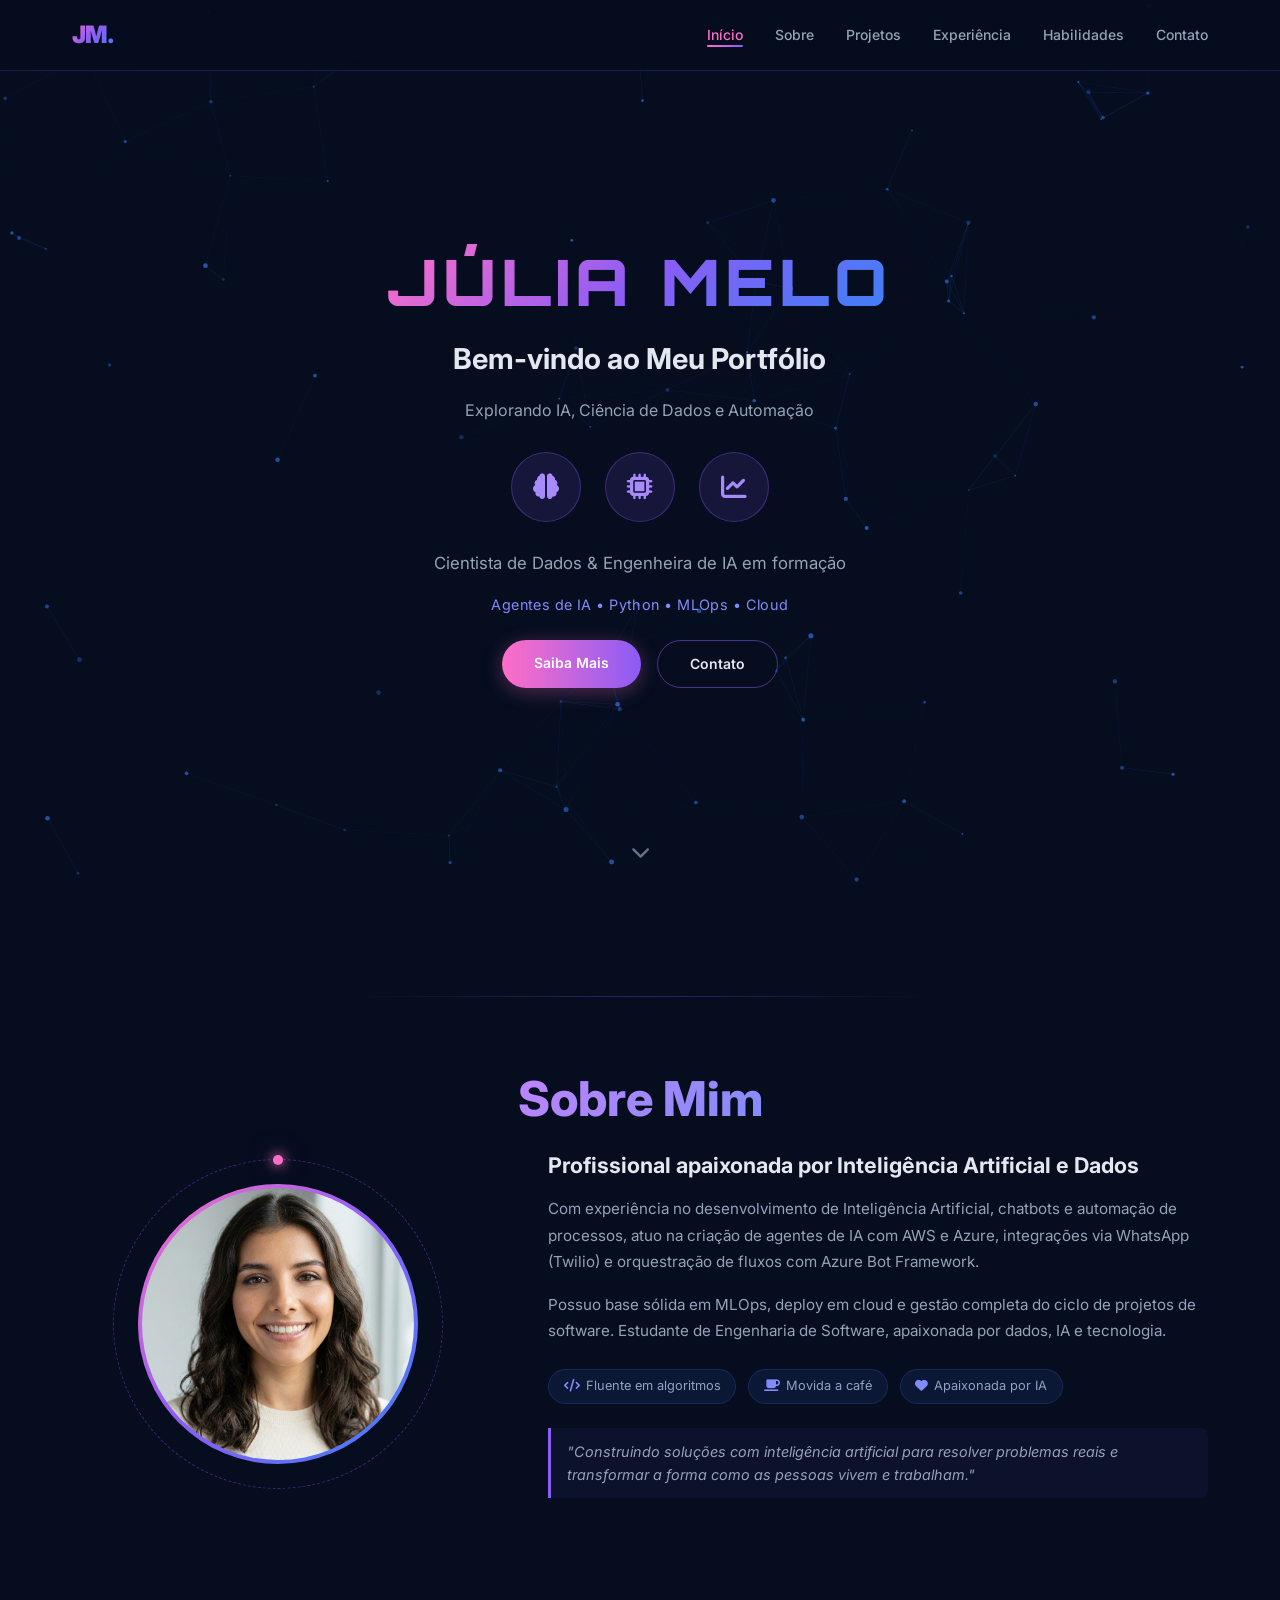
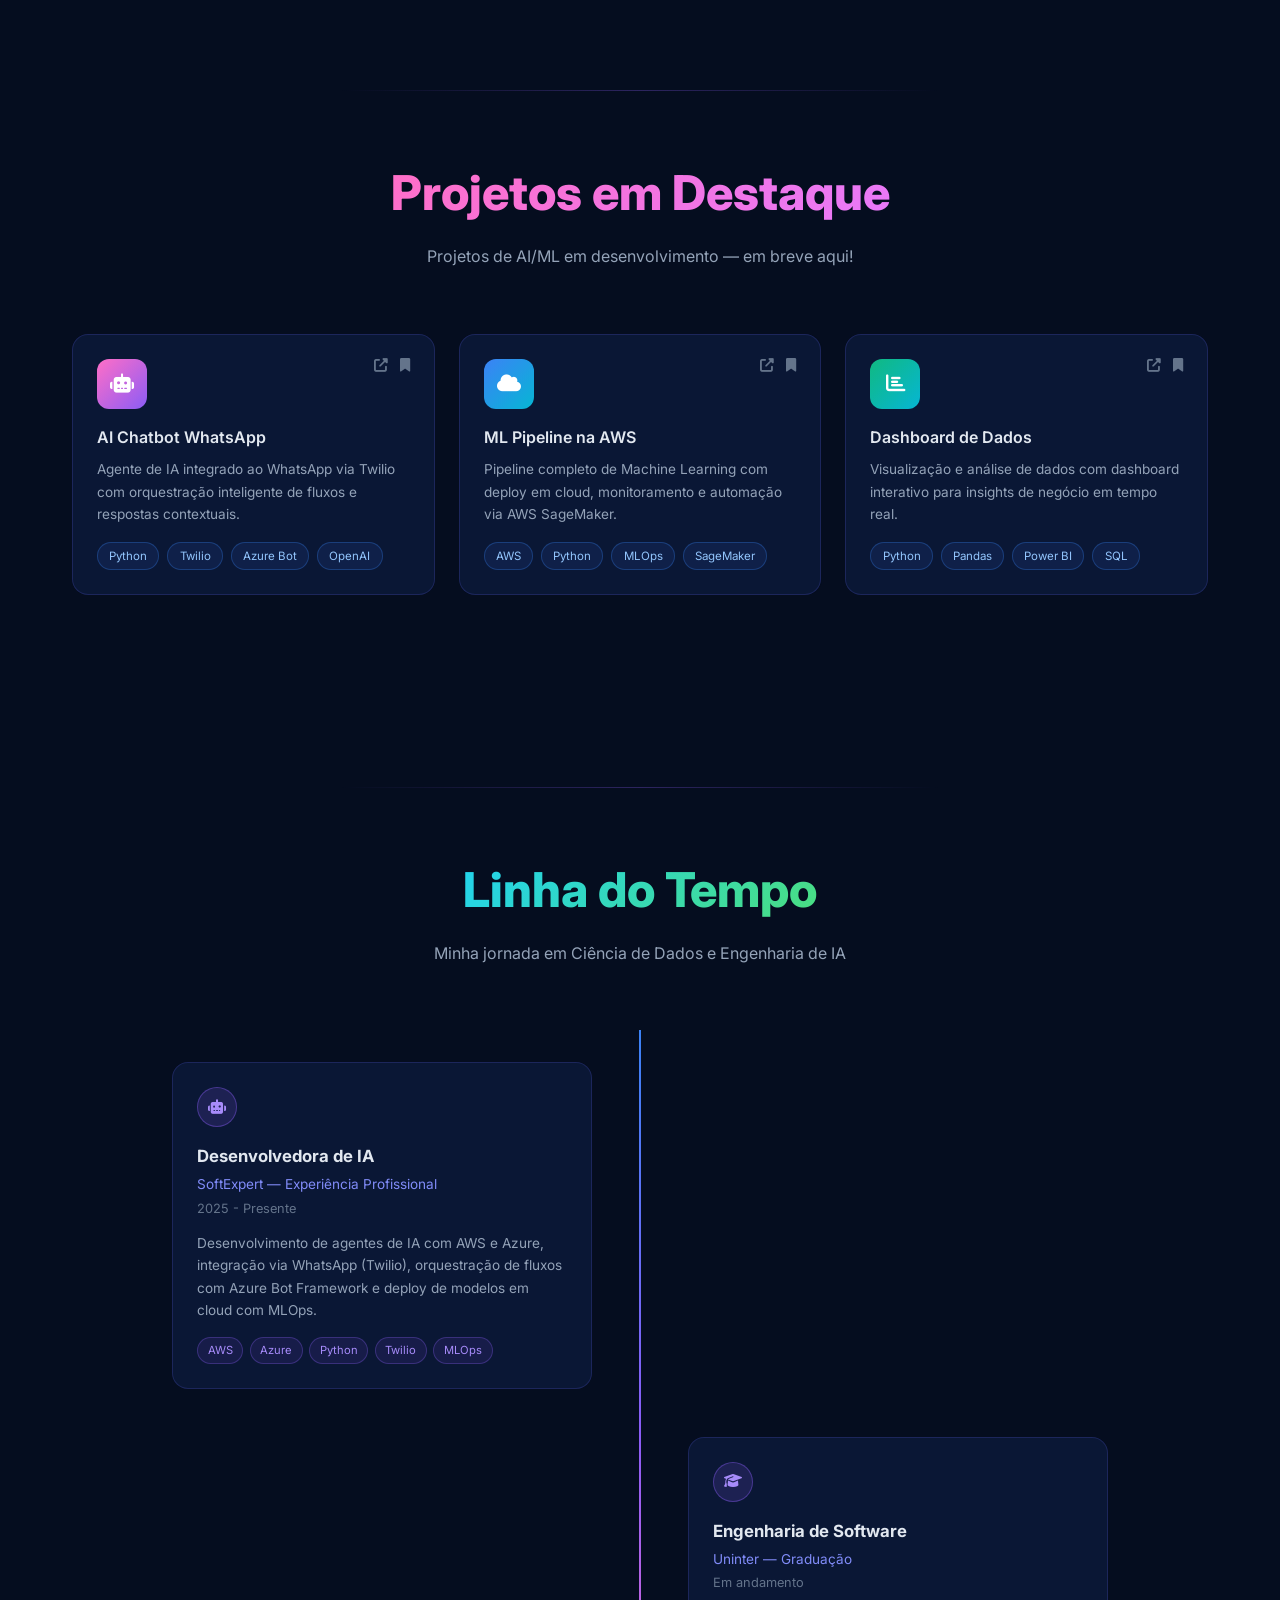
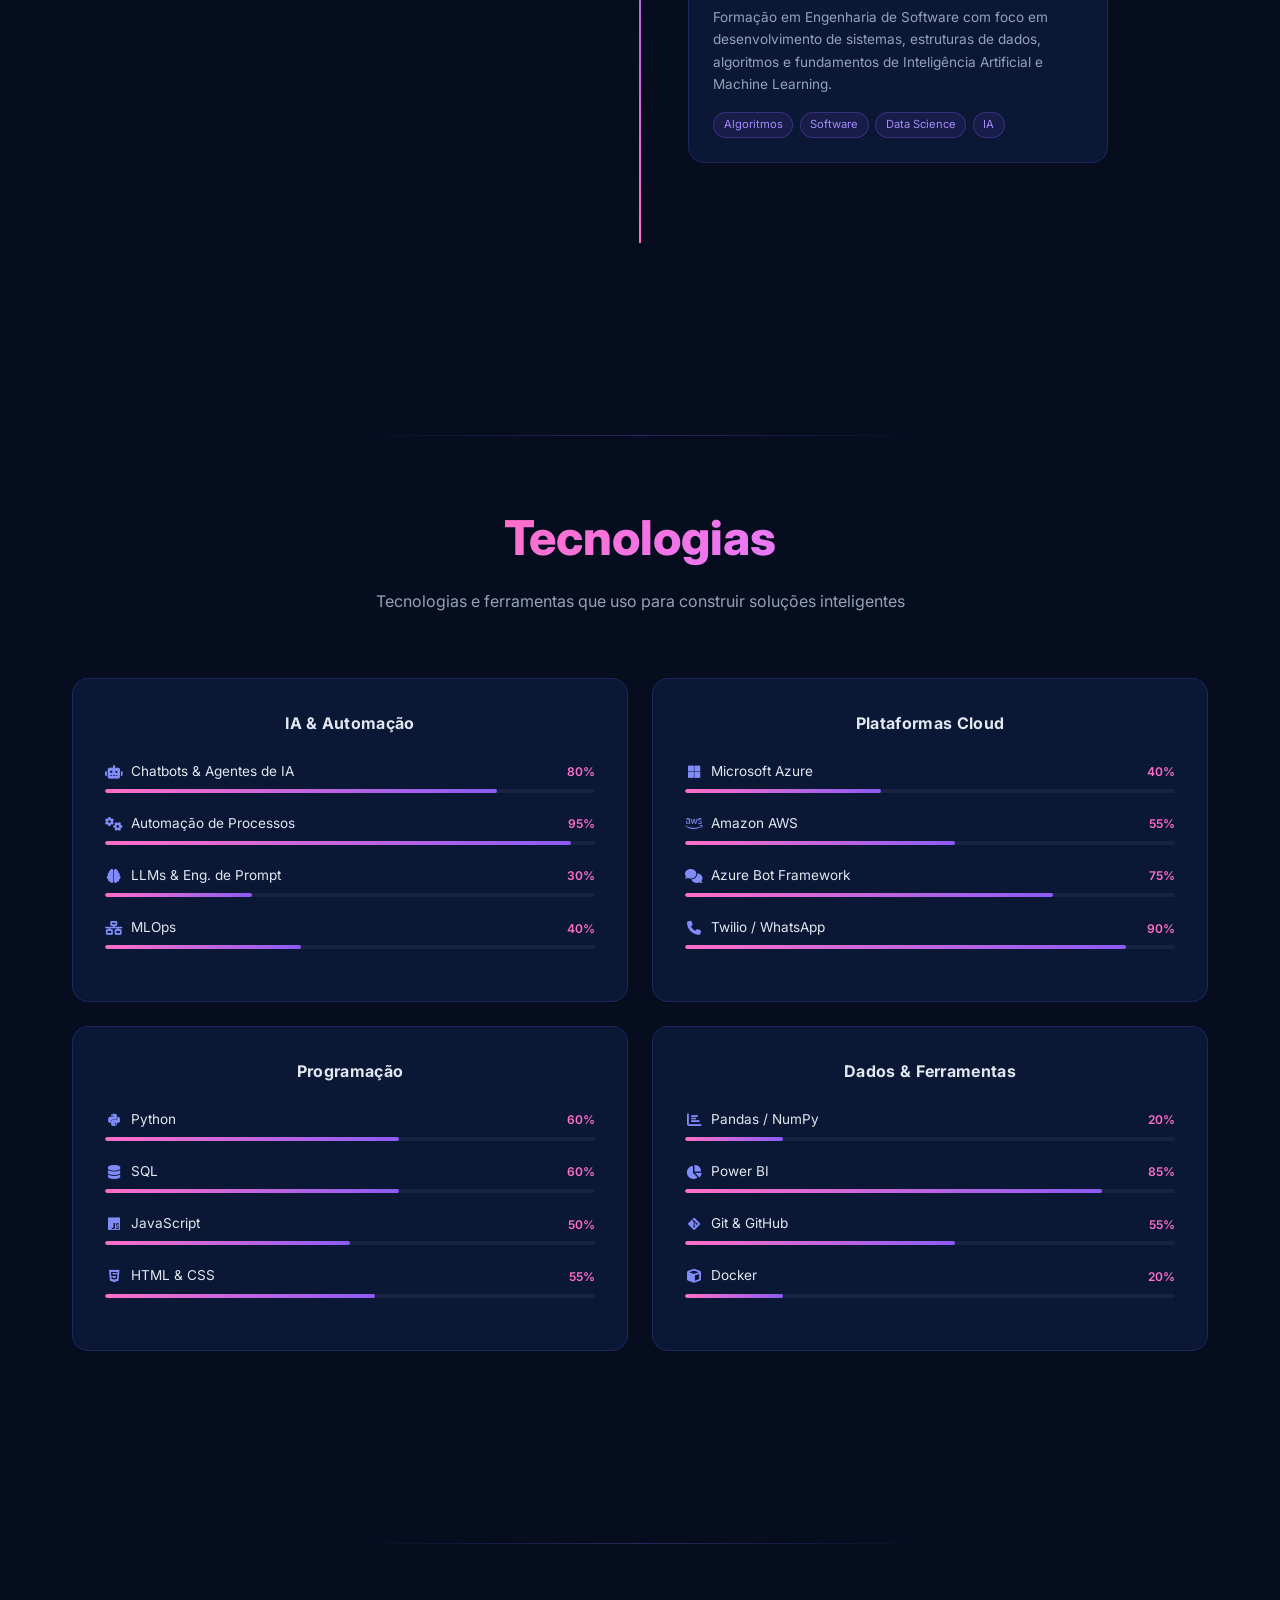
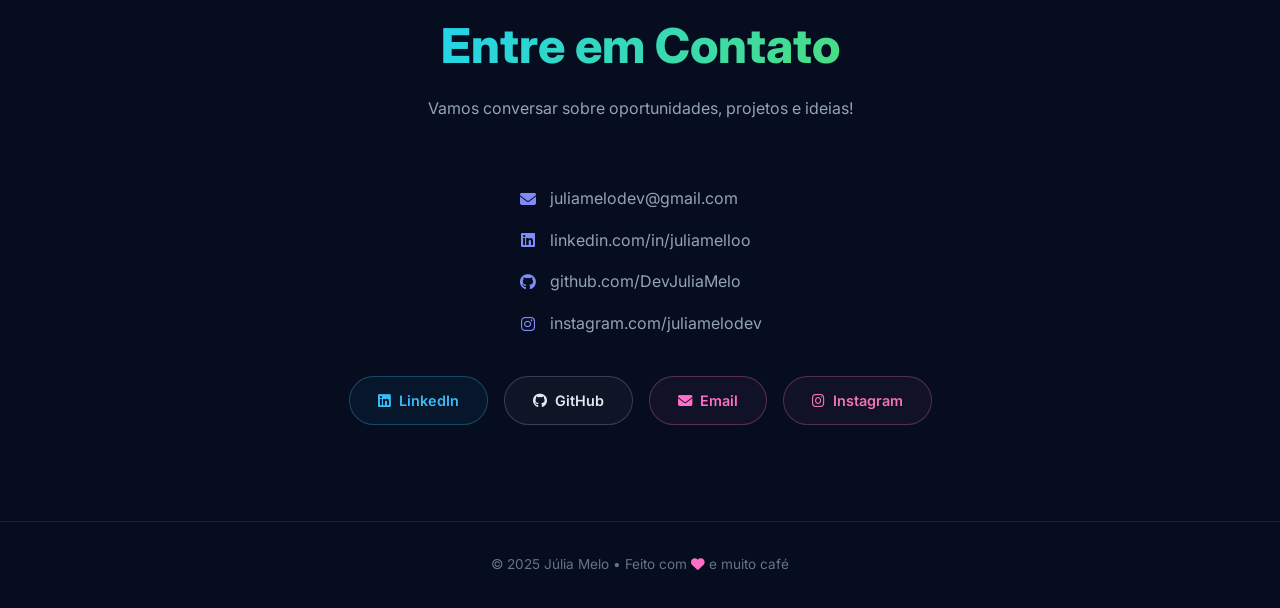
==== commit e6dc3ad5: "Porcentagem habilidades" ====
--- a/index.html
+++ b/index.html
@@ -241,33 +241,33 @@
                         <div class="skill-header">
                             <i class="fas fa-robot skill-icon"></i>
                             <span>Chatbots & Agentes de IA</span>
-                            <span class="skill-pct">85%</span>
-                        </div>
-                        <div class="skill-bar"><div class="skill-fill" data-width="85"></div></div>
+                            <span class="skill-pct">80%</span>
+                        </div>
+                        <div class="skill-bar"><div class="skill-fill" data-width="80"></div></div>
                     </div>
                     <div class="skill-item">
                         <div class="skill-header">
                             <i class="fas fa-cogs skill-icon"></i>
                             <span>Automação de Processos</span>
-                            <span class="skill-pct">75%</span>
-                        </div>
-                        <div class="skill-bar"><div class="skill-fill" data-width="75"></div></div>
+                            <span class="skill-pct">95%</span>
+                        </div>
+                        <div class="skill-bar"><div class="skill-fill" data-width="95"></div></div>
                     </div>
                     <div class="skill-item">
                         <div class="skill-header">
                             <i class="fas fa-brain skill-icon"></i>
                             <span>LLMs & Eng. de Prompt</span>
-                            <span class="skill-pct">70%</span>
-                        </div>
-                        <div class="skill-bar"><div class="skill-fill" data-width="70"></div></div>
+                            <span class="skill-pct">30%</span>
+                        </div>
+                        <div class="skill-bar"><div class="skill-fill" data-width="30"></div></div>
                     </div>
                     <div class="skill-item">
                         <div class="skill-header">
                             <i class="fas fa-network-wired skill-icon"></i>
                             <span>MLOps</span>
-                            <span class="skill-pct">65%</span>
-                        </div>
-                        <div class="skill-bar"><div class="skill-fill" data-width="65"></div></div>
+                            <span class="skill-pct">40%</span>
+                        </div>
+                        <div class="skill-bar"><div class="skill-fill" data-width="40"></div></div>
                     </div>
                 </div>
 
@@ -277,17 +277,17 @@
                         <div class="skill-header">
                             <i class="fab fa-microsoft skill-icon"></i>
                             <span>Microsoft Azure</span>
-                            <span class="skill-pct">70%</span>
-                        </div>
-                        <div class="skill-bar"><div class="skill-fill" data-width="70"></div></div>
+                            <span class="skill-pct">40%</span>
+                        </div>
+                        <div class="skill-bar"><div class="skill-fill" data-width="40"></div></div>
                     </div>
                     <div class="skill-item">
                         <div class="skill-header">
                             <i class="fab fa-aws skill-icon"></i>
                             <span>Amazon AWS</span>
-                            <span class="skill-pct">65%</span>
-                        </div>
-                        <div class="skill-bar"><div class="skill-fill" data-width="65"></div></div>
+                            <span class="skill-pct">55%</span>
+                        </div>
+                        <div class="skill-bar"><div class="skill-fill" data-width="55"></div></div>
                     </div>
                     <div class="skill-item">
                         <div class="skill-header">
@@ -301,9 +301,9 @@
                         <div class="skill-header">
                             <i class="fas fa-phone skill-icon"></i>
                             <span>Twilio / WhatsApp</span>
-                            <span class="skill-pct">75%</span>
-                        </div>
-                        <div class="skill-bar"><div class="skill-fill" data-width="75"></div></div>
+                            <span class="skill-pct">90%</span>
+                        </div>
+                        <div class="skill-bar"><div class="skill-fill" data-width="90"></div></div>
                     </div>
                 </div>
 
@@ -313,9 +313,9 @@
                         <div class="skill-header">
                             <i class="fab fa-python skill-icon"></i>
                             <span>Python</span>
-                            <span class="skill-pct">70%</span>
-                        </div>
-                        <div class="skill-bar"><div class="skill-fill" data-width="70"></div></div>
+                            <span class="skill-pct">60%</span>
+                        </div>
+                        <div class="skill-bar"><div class="skill-fill" data-width="60"></div></div>
                     </div>
                     <div class="skill-item">
                         <div class="skill-header">
@@ -349,33 +349,33 @@
                         <div class="skill-header">
                             <i class="fas fa-chart-bar skill-icon"></i>
                             <span>Pandas / NumPy</span>
-                            <span class="skill-pct">60%</span>
-                        </div>
-                        <div class="skill-bar"><div class="skill-fill" data-width="60"></div></div>
+                            <span class="skill-pct">20%</span>
+                        </div>
+                        <div class="skill-bar"><div class="skill-fill" data-width="20"></div></div>
                     </div>
                     <div class="skill-item">
                         <div class="skill-header">
                             <i class="fas fa-chart-pie skill-icon"></i>
                             <span>Power BI</span>
-                            <span class="skill-pct">55%</span>
-                        </div>
-                        <div class="skill-bar"><div class="skill-fill" data-width="55"></div></div>
+                            <span class="skill-pct">85%</span>
+                        </div>
+                        <div class="skill-bar"><div class="skill-fill" data-width="85"></div></div>
                     </div>
                     <div class="skill-item">
                         <div class="skill-header">
                             <i class="fab fa-git-alt skill-icon"></i>
                             <span>Git & GitHub</span>
-                            <span class="skill-pct">70%</span>
-                        </div>
-                        <div class="skill-bar"><div class="skill-fill" data-width="70"></div></div>
+                            <span class="skill-pct">55%</span>
+                        </div>
+                        <div class="skill-bar"><div class="skill-fill" data-width="55"></div></div>
                     </div>
                     <div class="skill-item">
                         <div class="skill-header">
                             <i class="fas fa-cube skill-icon"></i>
                             <span>Docker</span>
-                            <span class="skill-pct">50%</span>
-                        </div>
-                        <div class="skill-bar"><div class="skill-fill" data-width="50"></div></div>
+                            <span class="skill-pct">20%</span>
+                        </div>
+                        <div class="skill-bar"><div class="skill-fill" data-width="20"></div></div>
                     </div>
                 </div>
 
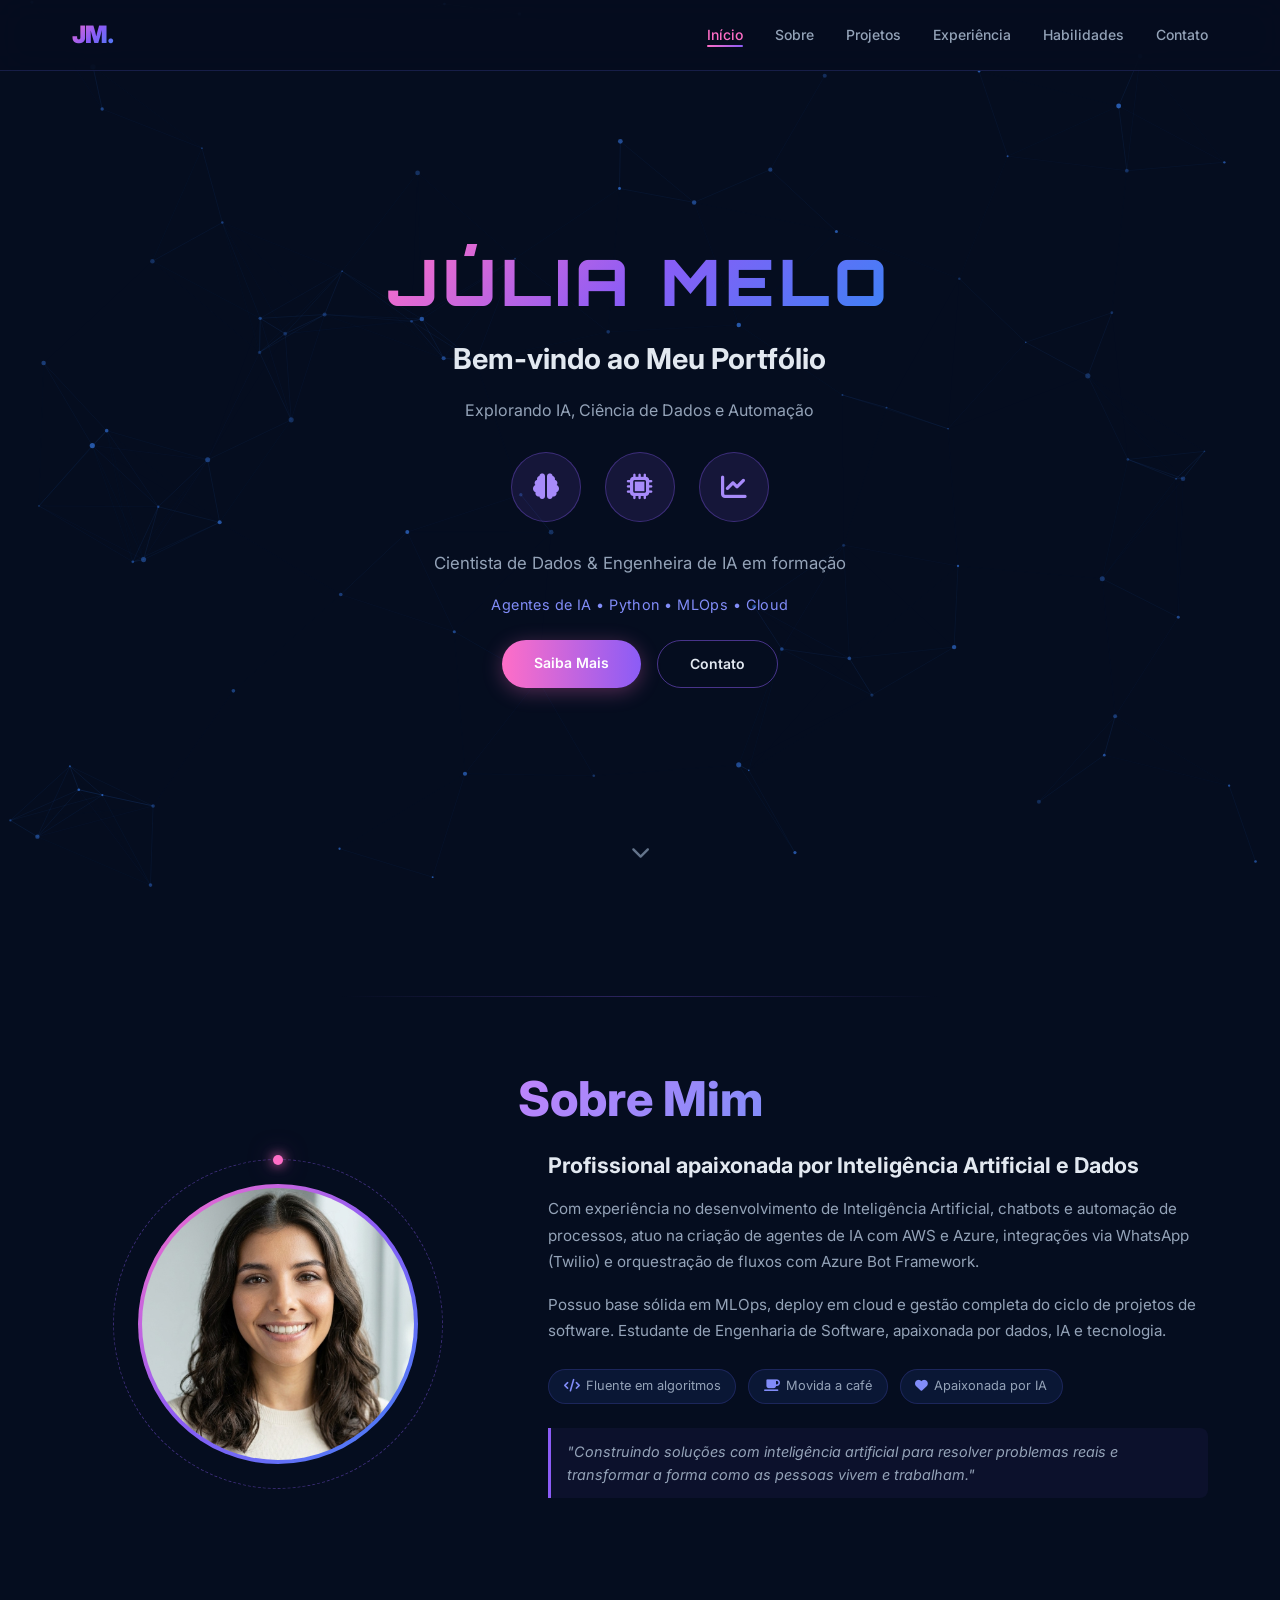
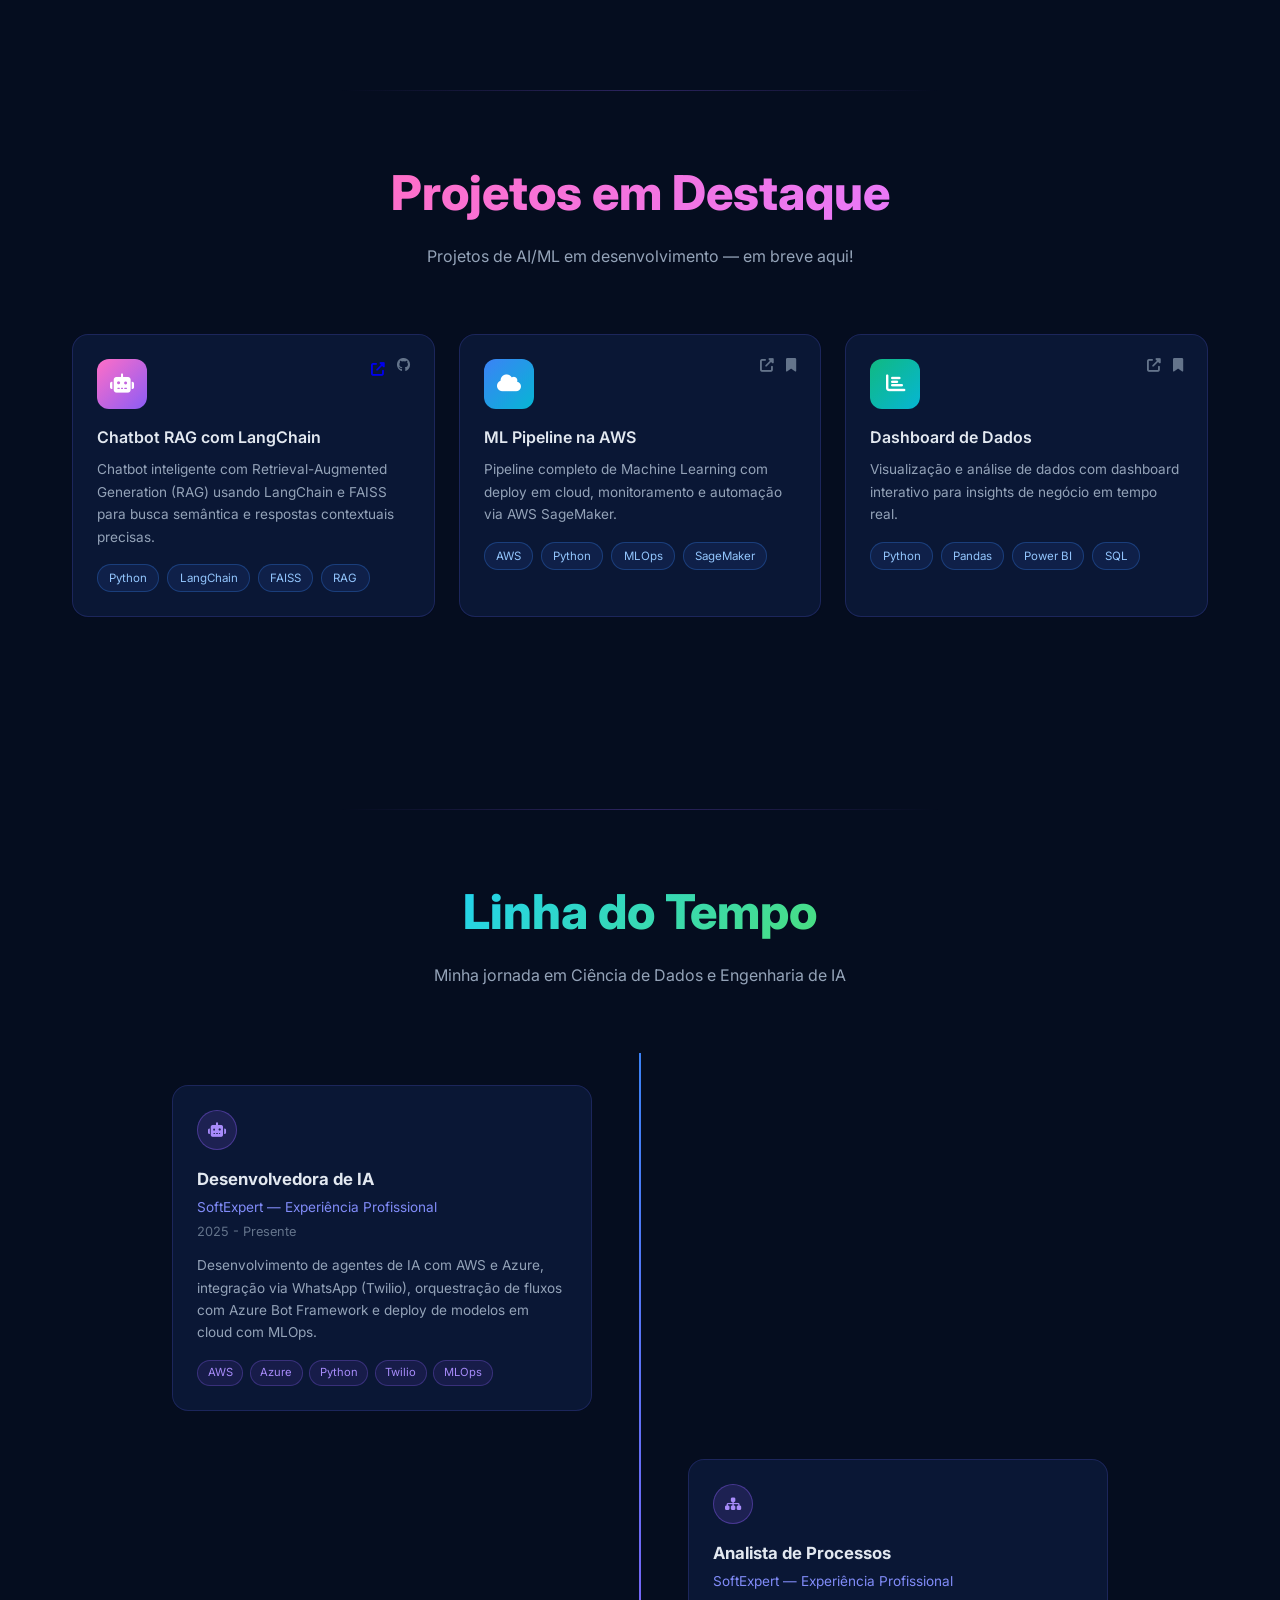
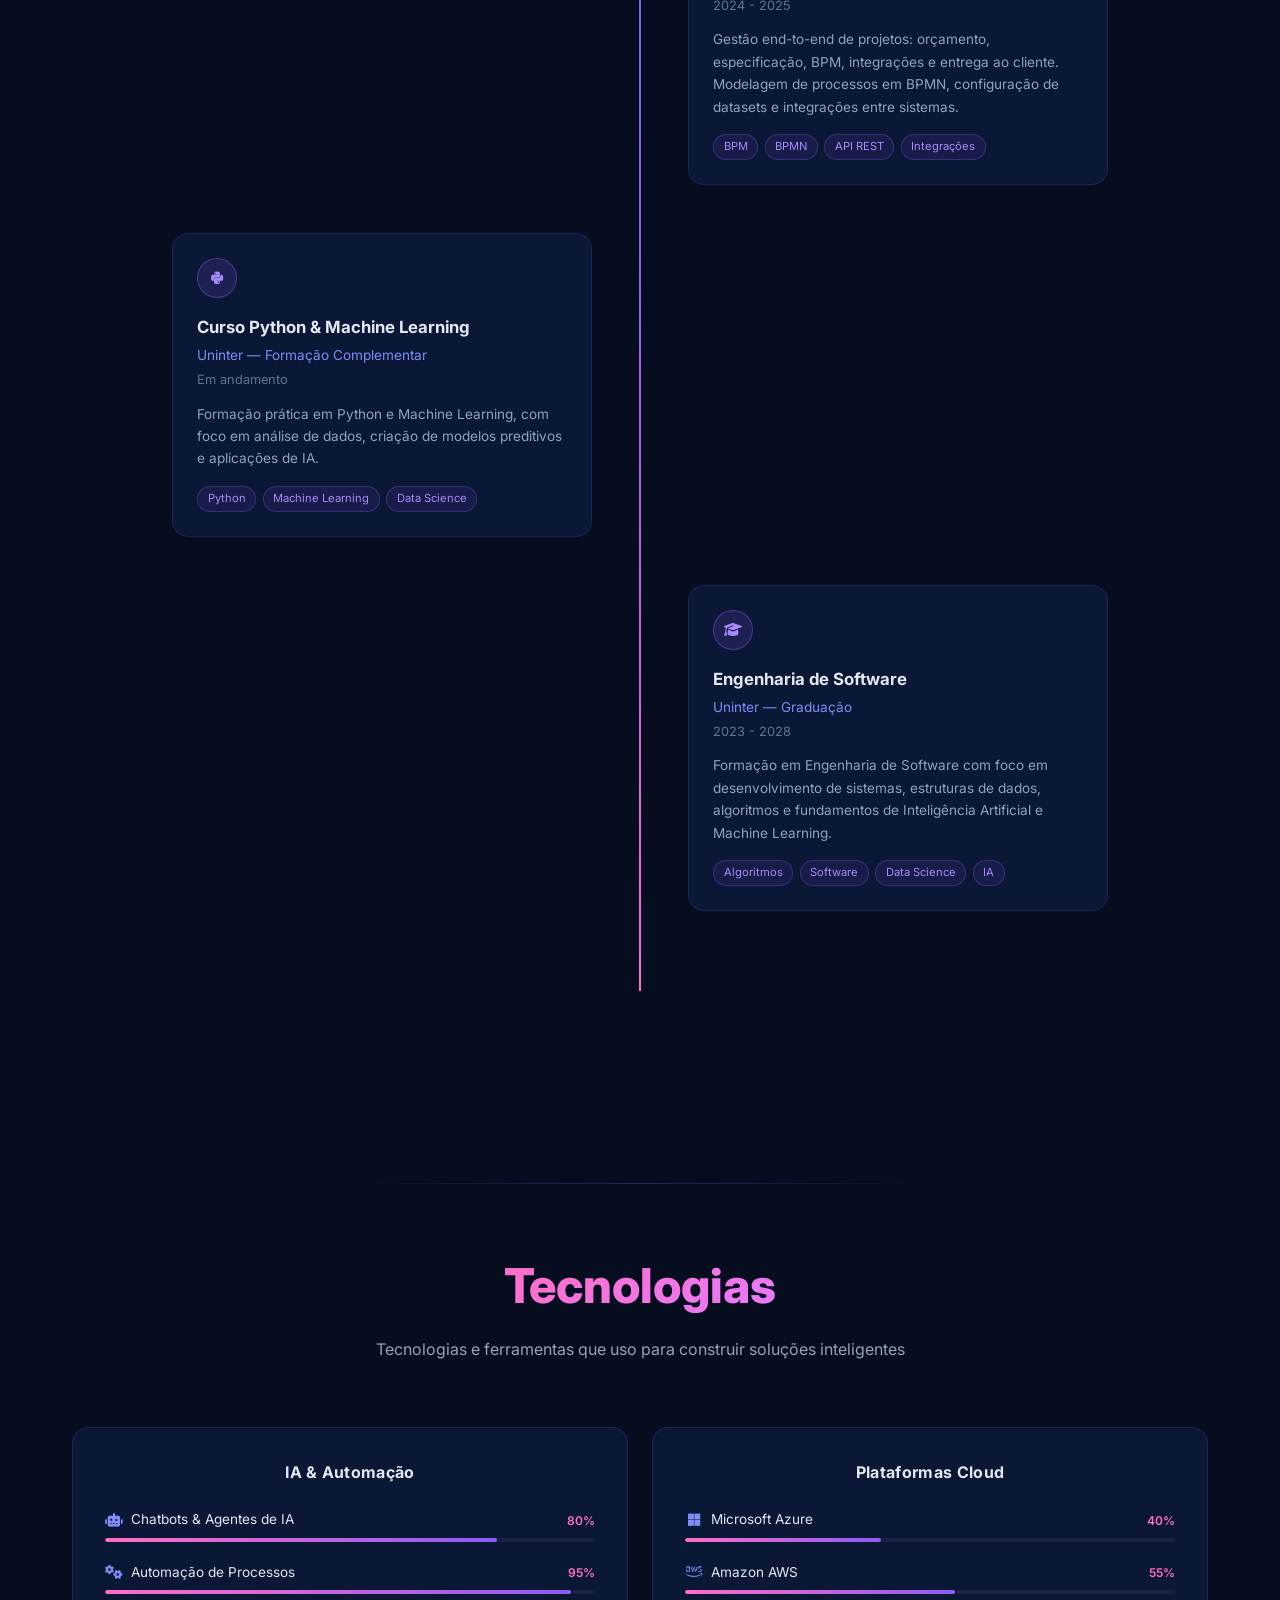
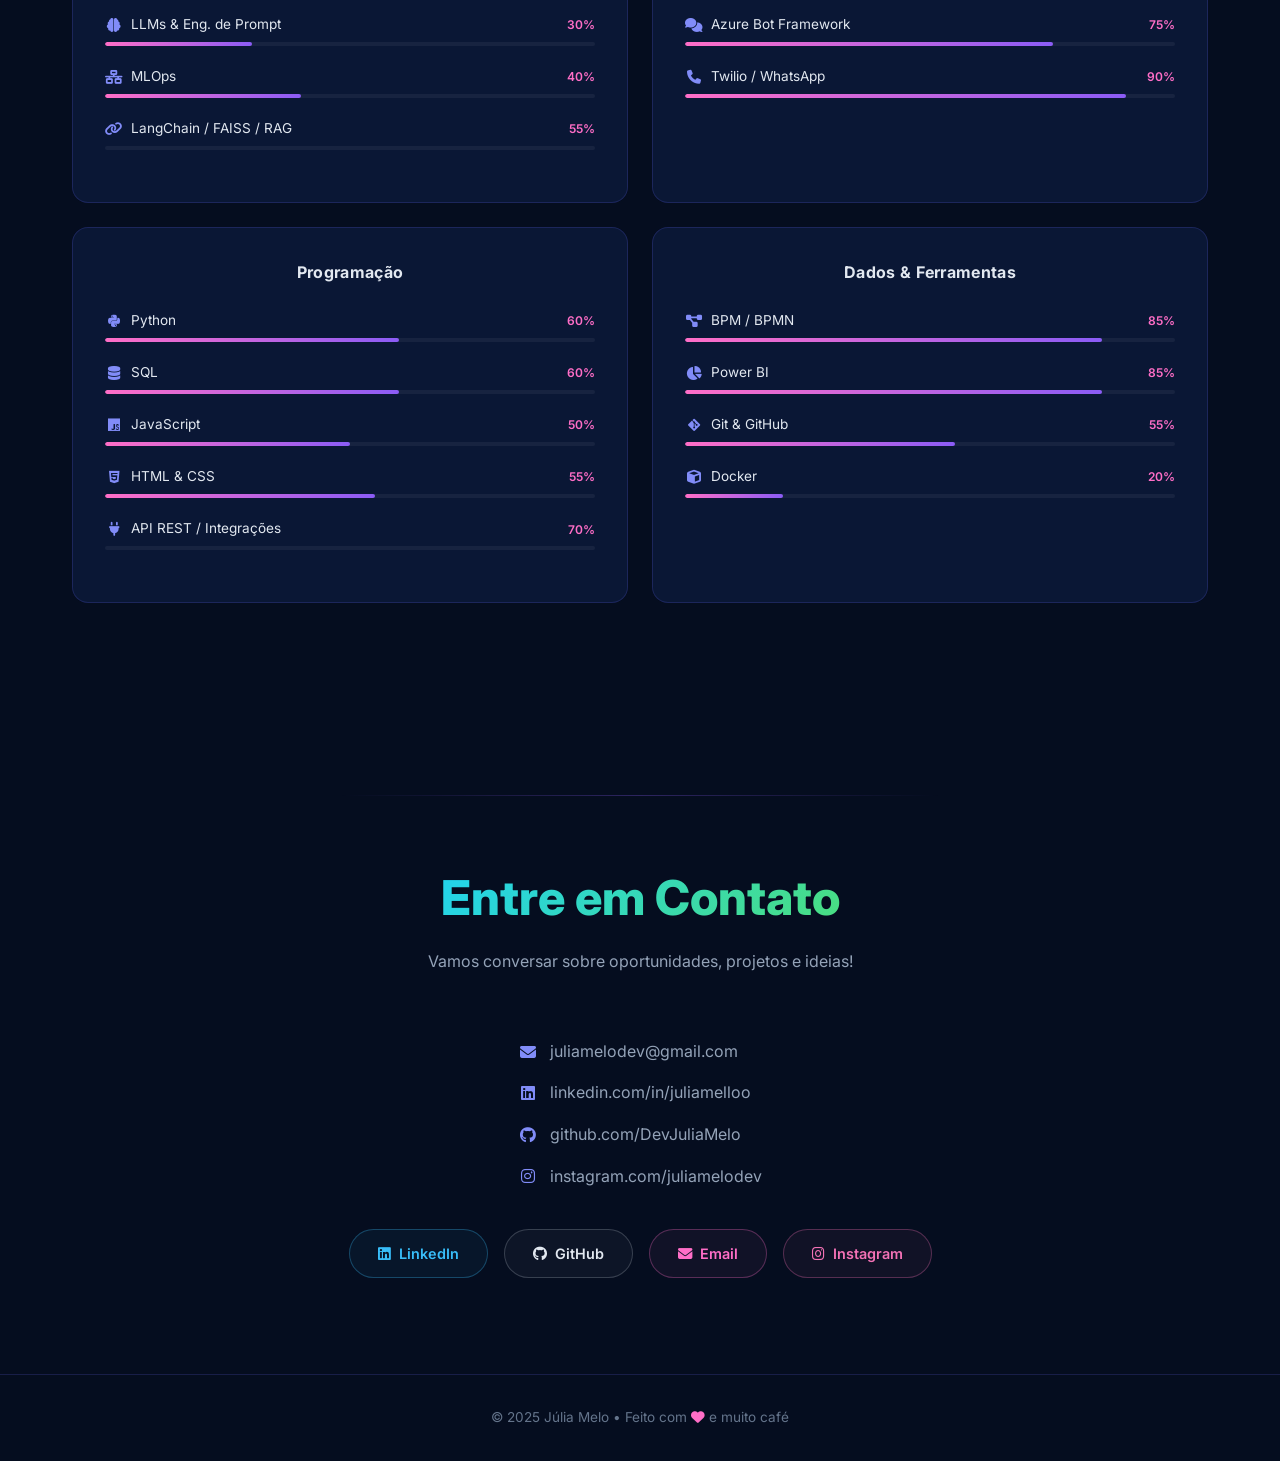
==== commit ce579c81: "Adiciona experiência Analista de Processos, habilidades LangChain/FAISS/RAG/BPM/API REST e projeto C" ====
--- a/index.html
+++ b/index.html
@@ -114,20 +114,18 @@
                         <i class="fas fa-robot"></i>
                     </div>
                     <div class="project-links">
-                        <i class="fas fa-external-link-alt" title="Ver projeto"></i>
-                        <i class="fas fa-bookmark" title="Salvar"></i>
-                    </div>
-                    <h3>AI Chatbot WhatsApp</h3>
-                    <p>Agente de IA integrado ao WhatsApp via Twilio com orquestração inteligente de fluxos e respostas contextuais.</p>
+                        <a href="https://github.com/DevJuliaMelo" target="_blank" title="Ver no GitHub">
+                            <i class="fas fa-external-link-alt"></i>
+                        </a>
+                        <i class="fab fa-github" title="GitHub"></i>
+                    </div>
+                    <h3>Chatbot RAG com LangChain</h3>
+                    <p>Chatbot inteligente com Retrieval-Augmented Generation (RAG) usando LangChain e FAISS para busca semântica e respostas contextuais precisas.</p>
                     <div class="project-tags">
                         <span>Python</span>
-                        <span>Twilio</span>
-                        <span>Azure Bot</span>
-                        <span>OpenAI</span>
-                    </div>
-                    <div class="coming-soon-overlay">
-                        <i class="fas fa-lock"></i>
-                        <span>Em Breve</span>
+                        <span>LangChain</span>
+                        <span>FAISS</span>
+                        <span>RAG</span>
                     </div>
                 </div>
 
@@ -209,11 +207,46 @@
                 <div class="timeline-item right fade-in">
                     <div class="timeline-card">
                         <div class="timeline-icon">
+                            <i class="fas fa-sitemap"></i>
+                        </div>
+                        <h3>Analista de Processos</h3>
+                        <p class="timeline-company">SoftExpert — Experiência Profissional</p>
+                        <p class="timeline-date">2024 - 2025</p>
+                        <p class="timeline-desc">Gestão end-to-end de projetos: orçamento, especificação, BPM, integrações e entrega ao cliente. Modelagem de processos em BPMN, configuração de datasets e integrações entre sistemas.</p>
+                        <div class="timeline-tags">
+                            <span>BPM</span>
+                            <span>BPMN</span>
+                            <span>API REST</span>
+                            <span>Integrações</span>
+                        </div>
+                    </div>
+                </div>
+
+                <div class="timeline-item left fade-in">
+                    <div class="timeline-card">
+                        <div class="timeline-icon">
+                            <i class="fab fa-python"></i>
+                        </div>
+                        <h3>Curso Python & Machine Learning</h3>
+                        <p class="timeline-company">Uninter — Formação Complementar</p>
+                        <p class="timeline-date">Em andamento</p>
+                        <p class="timeline-desc">Formação prática em Python e Machine Learning, com foco em análise de dados, criação de modelos preditivos e aplicações de IA.</p>
+                        <div class="timeline-tags">
+                            <span>Python</span>
+                            <span>Machine Learning</span>
+                            <span>Data Science</span>
+                        </div>
+                    </div>
+                </div>
+
+                <div class="timeline-item right fade-in">
+                    <div class="timeline-card">
+                        <div class="timeline-icon">
                             <i class="fas fa-graduation-cap"></i>
                         </div>
                         <h3>Engenharia de Software</h3>
                         <p class="timeline-company">Uninter — Graduação</p>
-                        <p class="timeline-date">Em andamento</p>
+                        <p class="timeline-date">2023 - 2028</p>
                         <p class="timeline-desc">Formação em Engenharia de Software com foco em desenvolvimento de sistemas, estruturas de dados, algoritmos e fundamentos de Inteligência Artificial e Machine Learning.</p>
                         <div class="timeline-tags">
                             <span>Algoritmos</span>
@@ -269,6 +302,14 @@
                         </div>
                         <div class="skill-bar"><div class="skill-fill" data-width="40"></div></div>
                     </div>
+                    <div class="skill-item">
+                        <div class="skill-header">
+                            <i class="fas fa-link skill-icon"></i>
+                            <span>LangChain / FAISS / RAG</span>
+                            <span class="skill-pct">55%</span>
+                        </div>
+                        <div class="skill-bar"><div class="skill-fill" data-width="55"></div></div>
+                    </div>
                 </div>
 
                 <div class="skill-card fade-in">
@@ -341,17 +382,25 @@
                         </div>
                         <div class="skill-bar"><div class="skill-fill" data-width="55"></div></div>
                     </div>
+                    <div class="skill-item">
+                        <div class="skill-header">
+                            <i class="fas fa-plug skill-icon"></i>
+                            <span>API REST / Integrações</span>
+                            <span class="skill-pct">70%</span>
+                        </div>
+                        <div class="skill-bar"><div class="skill-fill" data-width="70"></div></div>
+                    </div>
                 </div>
 
                 <div class="skill-card fade-in">
                     <h3>Dados & Ferramentas</h3>
                     <div class="skill-item">
                         <div class="skill-header">
-                            <i class="fas fa-chart-bar skill-icon"></i>
-                            <span>Pandas / NumPy</span>
-                            <span class="skill-pct">20%</span>
-                        </div>
-                        <div class="skill-bar"><div class="skill-fill" data-width="20"></div></div>
+                            <i class="fas fa-project-diagram skill-icon"></i>
+                            <span>BPM / BPMN</span>
+                            <span class="skill-pct">85%</span>
+                        </div>
+                        <div class="skill-bar"><div class="skill-fill" data-width="85"></div></div>
                     </div>
                     <div class="skill-item">
                         <div class="skill-header">
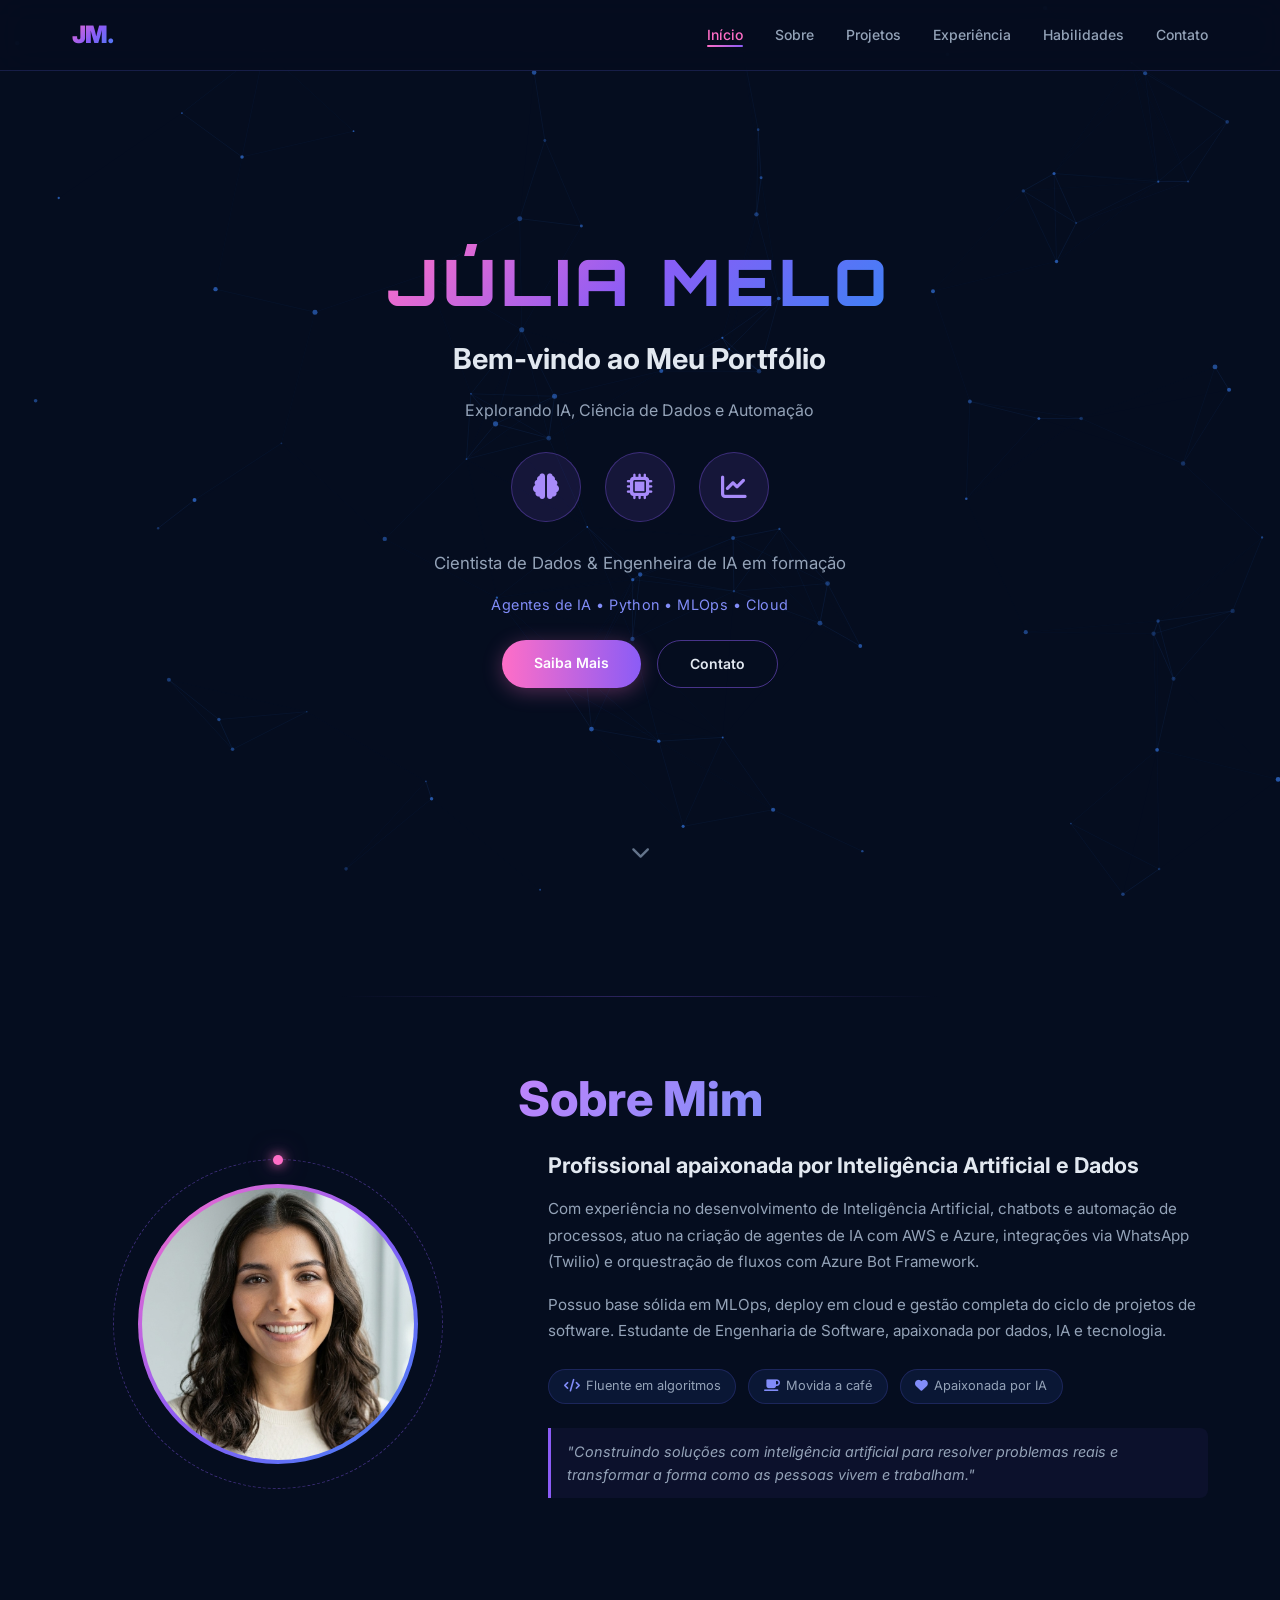
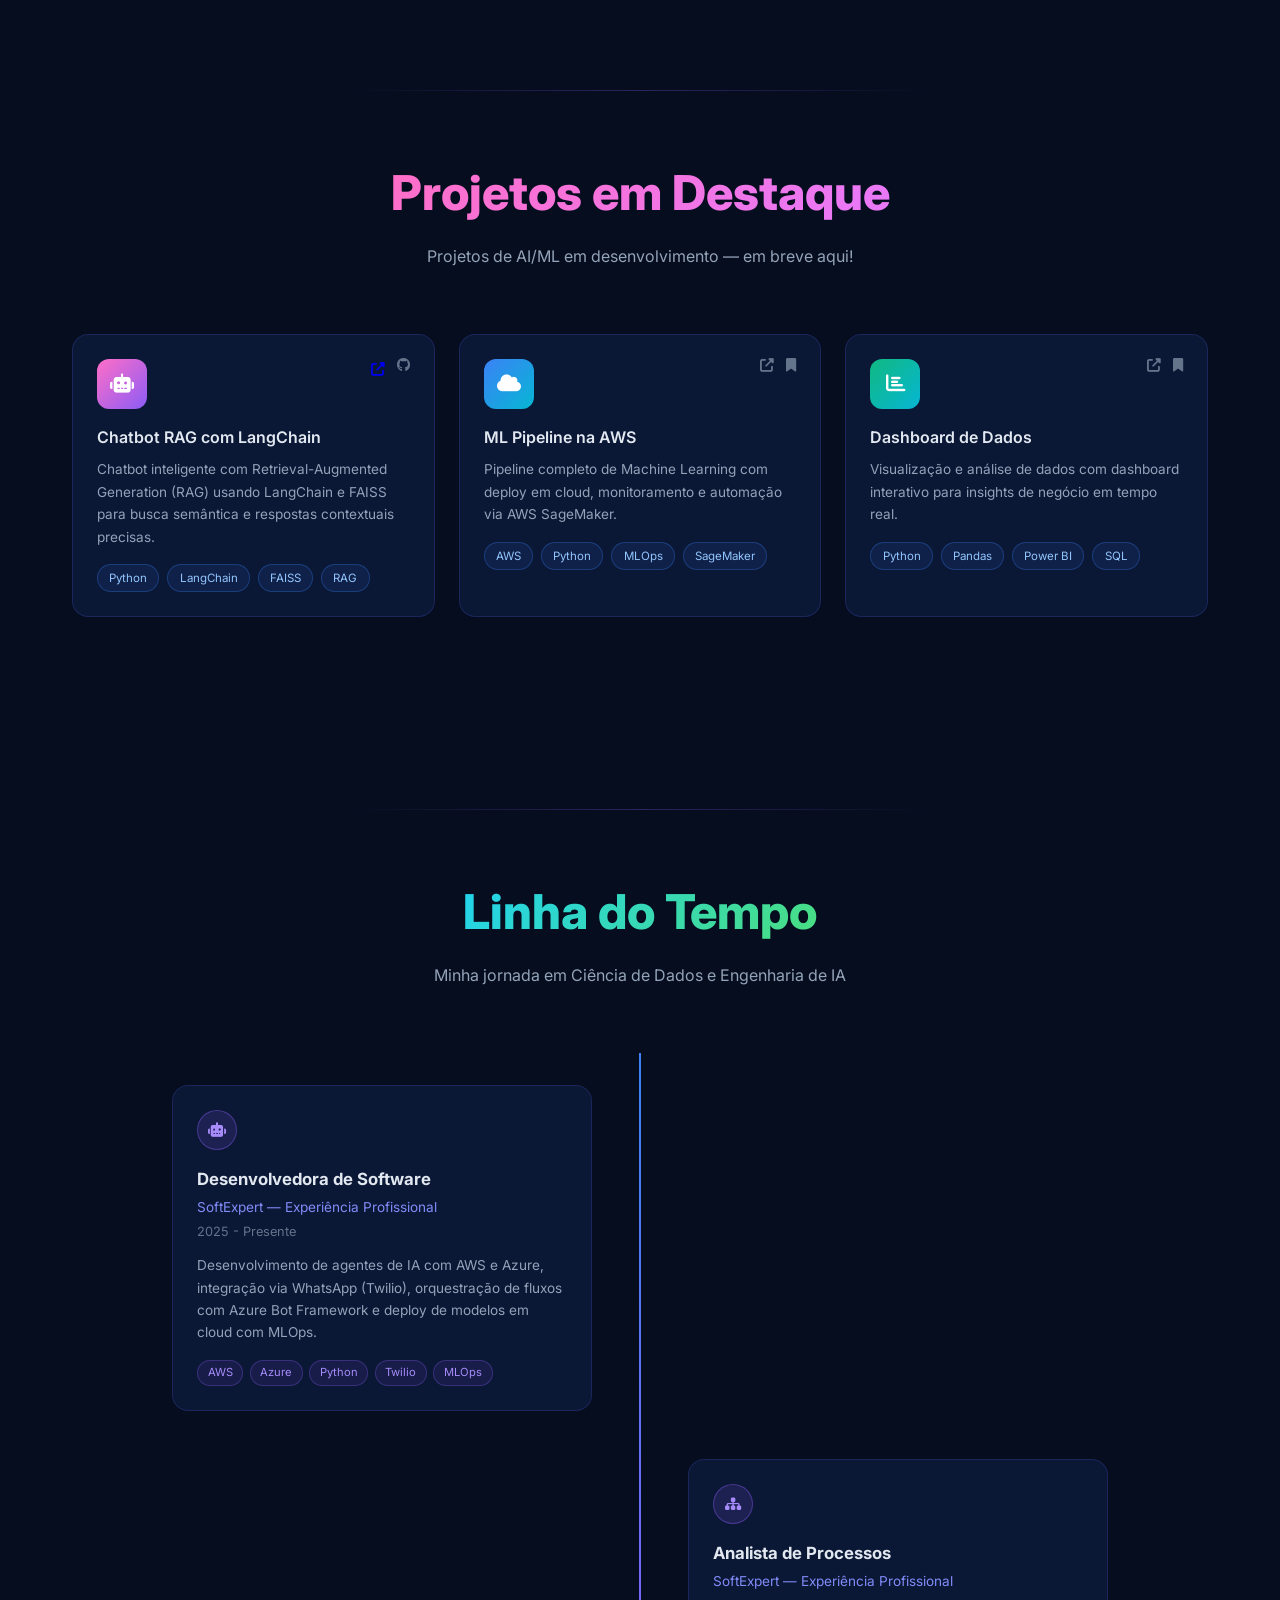
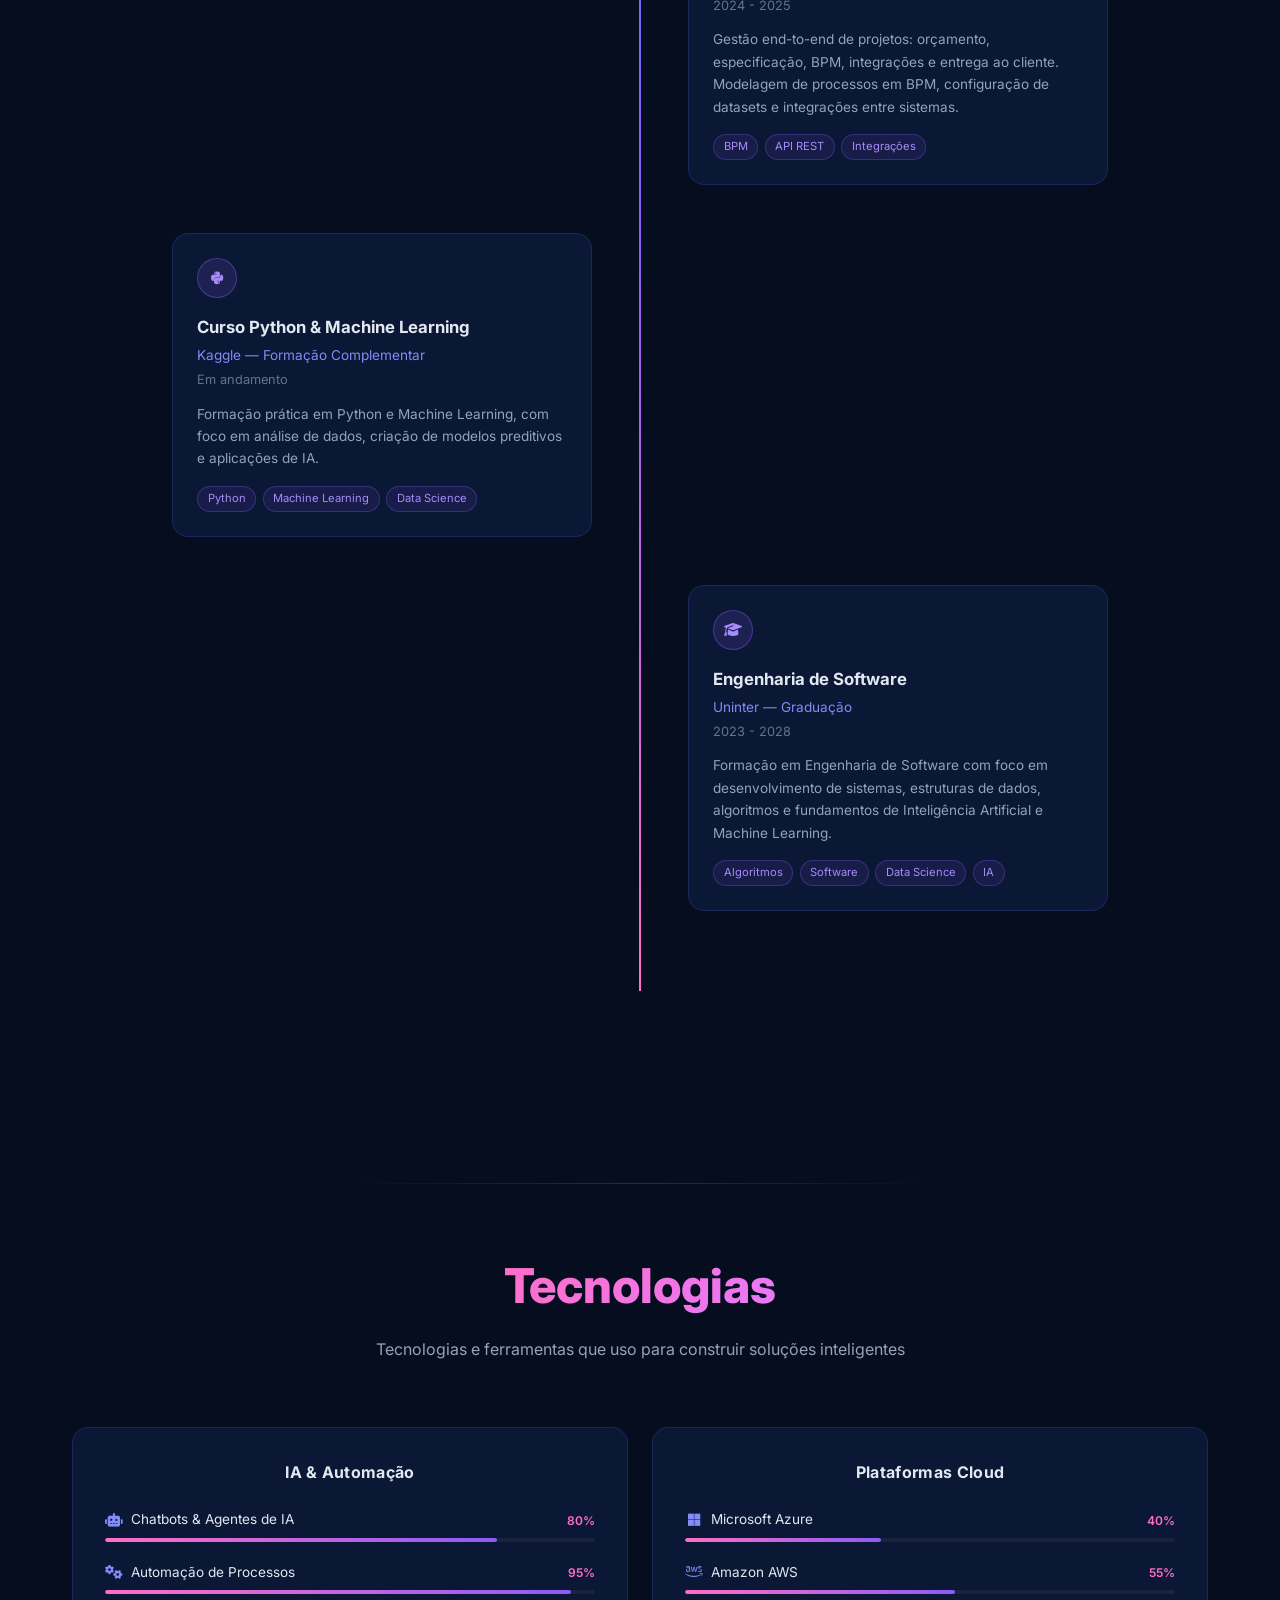
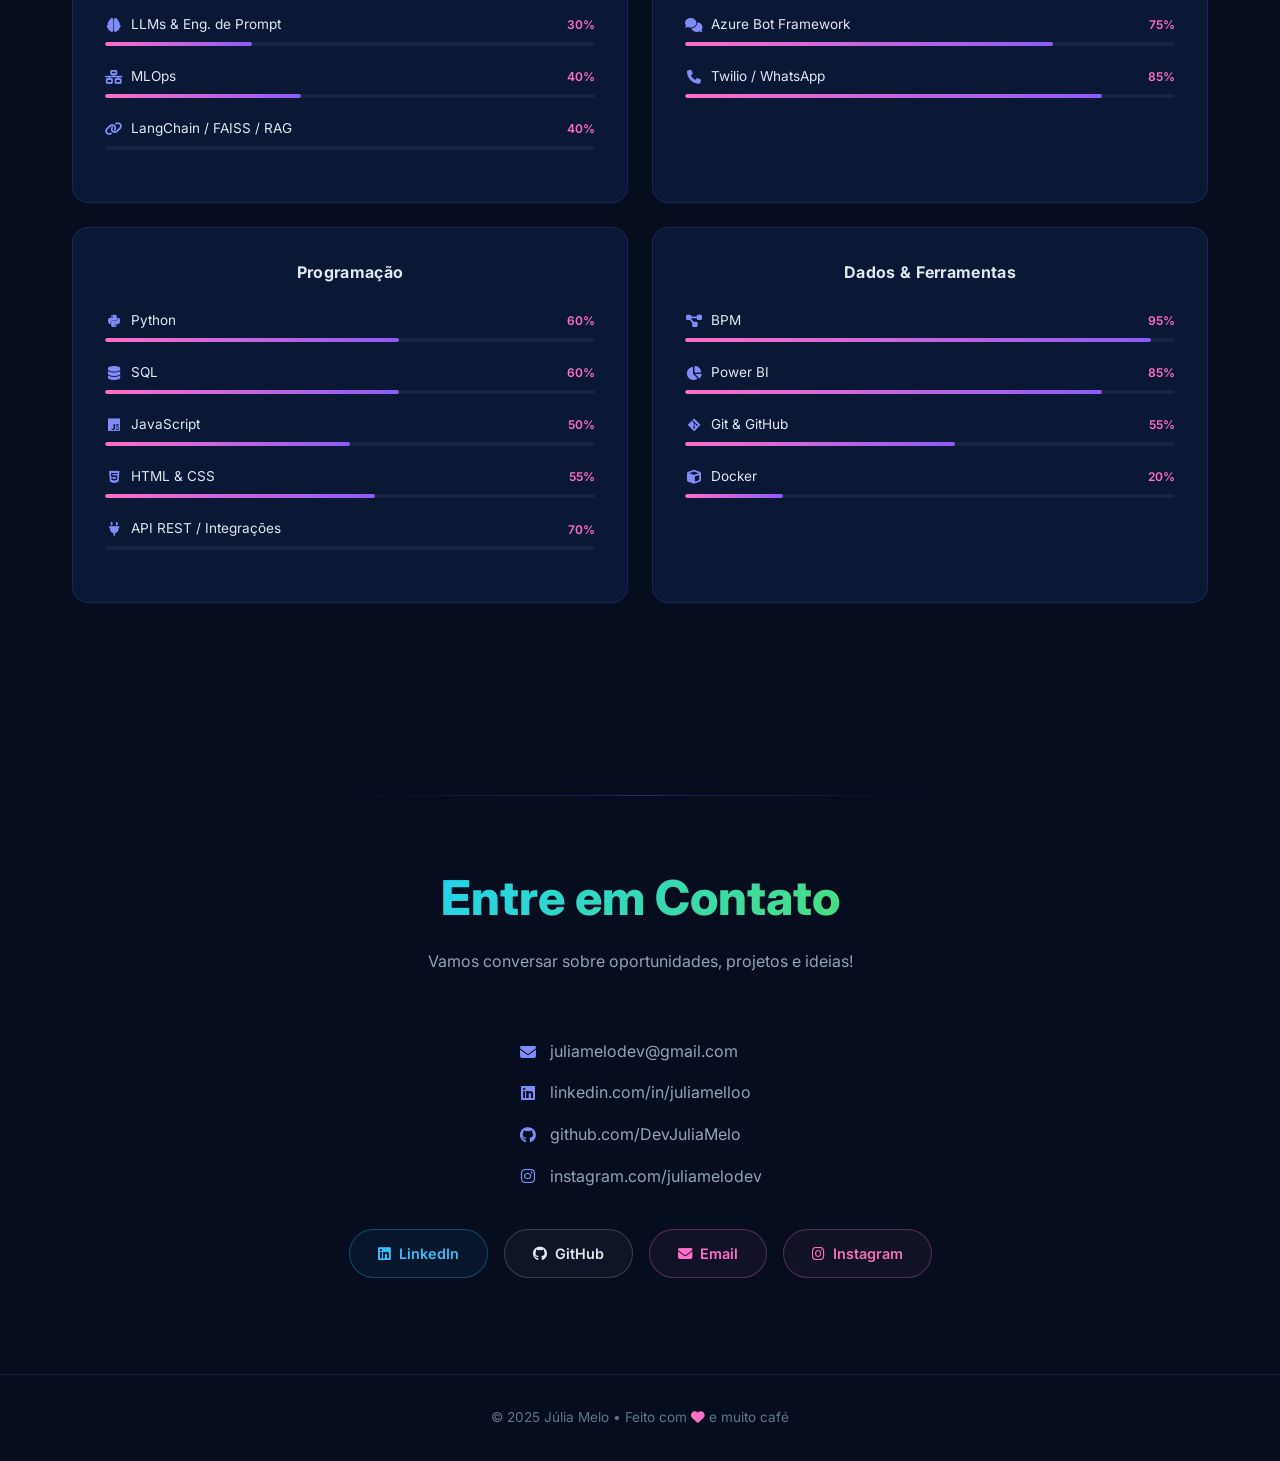
==== commit e125582c: "Porcentagem habilidades" ====
--- a/index.html
+++ b/index.html
@@ -190,7 +190,7 @@
                         <div class="timeline-icon">
                             <i class="fas fa-robot"></i>
                         </div>
-                        <h3>Desenvolvedora de IA</h3>
+                        <h3>Desenvolvedora de Software</h3>
                         <p class="timeline-company">SoftExpert — Experiência Profissional</p>
                         <p class="timeline-date">2025 - Presente</p>
                         <p class="timeline-desc">Desenvolvimento de agentes de IA com AWS e Azure, integração via WhatsApp (Twilio), orquestração de fluxos com Azure Bot Framework e deploy de modelos em cloud com MLOps.</p>
@@ -212,10 +212,9 @@
                         <h3>Analista de Processos</h3>
                         <p class="timeline-company">SoftExpert — Experiência Profissional</p>
                         <p class="timeline-date">2024 - 2025</p>
-                        <p class="timeline-desc">Gestão end-to-end de projetos: orçamento, especificação, BPM, integrações e entrega ao cliente. Modelagem de processos em BPMN, configuração de datasets e integrações entre sistemas.</p>
+                        <p class="timeline-desc">Gestão end-to-end de projetos: orçamento, especificação, BPM, integrações e entrega ao cliente. Modelagem de processos em BPM, configuração de datasets e integrações entre sistemas.</p>
                         <div class="timeline-tags">
                             <span>BPM</span>
-                            <span>BPMN</span>
                             <span>API REST</span>
                             <span>Integrações</span>
                         </div>
@@ -228,7 +227,7 @@
                             <i class="fab fa-python"></i>
                         </div>
                         <h3>Curso Python & Machine Learning</h3>
-                        <p class="timeline-company">Uninter — Formação Complementar</p>
+                        <p class="timeline-company">Kaggle — Formação Complementar</p>
                         <p class="timeline-date">Em andamento</p>
                         <p class="timeline-desc">Formação prática em Python e Machine Learning, com foco em análise de dados, criação de modelos preditivos e aplicações de IA.</p>
                         <div class="timeline-tags">
@@ -306,9 +305,9 @@
                         <div class="skill-header">
                             <i class="fas fa-link skill-icon"></i>
                             <span>LangChain / FAISS / RAG</span>
-                            <span class="skill-pct">55%</span>
-                        </div>
-                        <div class="skill-bar"><div class="skill-fill" data-width="55"></div></div>
+                            <span class="skill-pct">40%</span>
+                        </div>
+                        <div class="skill-bar"><div class="skill-fill" data-width="40"></div></div>
                     </div>
                 </div>
 
@@ -342,9 +341,9 @@
                         <div class="skill-header">
                             <i class="fas fa-phone skill-icon"></i>
                             <span>Twilio / WhatsApp</span>
-                            <span class="skill-pct">90%</span>
-                        </div>
-                        <div class="skill-bar"><div class="skill-fill" data-width="90"></div></div>
+                            <span class="skill-pct">85%</span>
+                        </div>
+                        <div class="skill-bar"><div class="skill-fill" data-width="85"></div></div>
                     </div>
                 </div>
 
@@ -397,10 +396,10 @@
                     <div class="skill-item">
                         <div class="skill-header">
                             <i class="fas fa-project-diagram skill-icon"></i>
-                            <span>BPM / BPMN</span>
-                            <span class="skill-pct">85%</span>
-                        </div>
-                        <div class="skill-bar"><div class="skill-fill" data-width="85"></div></div>
+                            <span>BPM</span>
+                            <span class="skill-pct">95%</span>
+                        </div>
+                        <div class="skill-bar"><div class="skill-fill" data-width="95"></div></div>
                     </div>
                     <div class="skill-item">
                         <div class="skill-header">
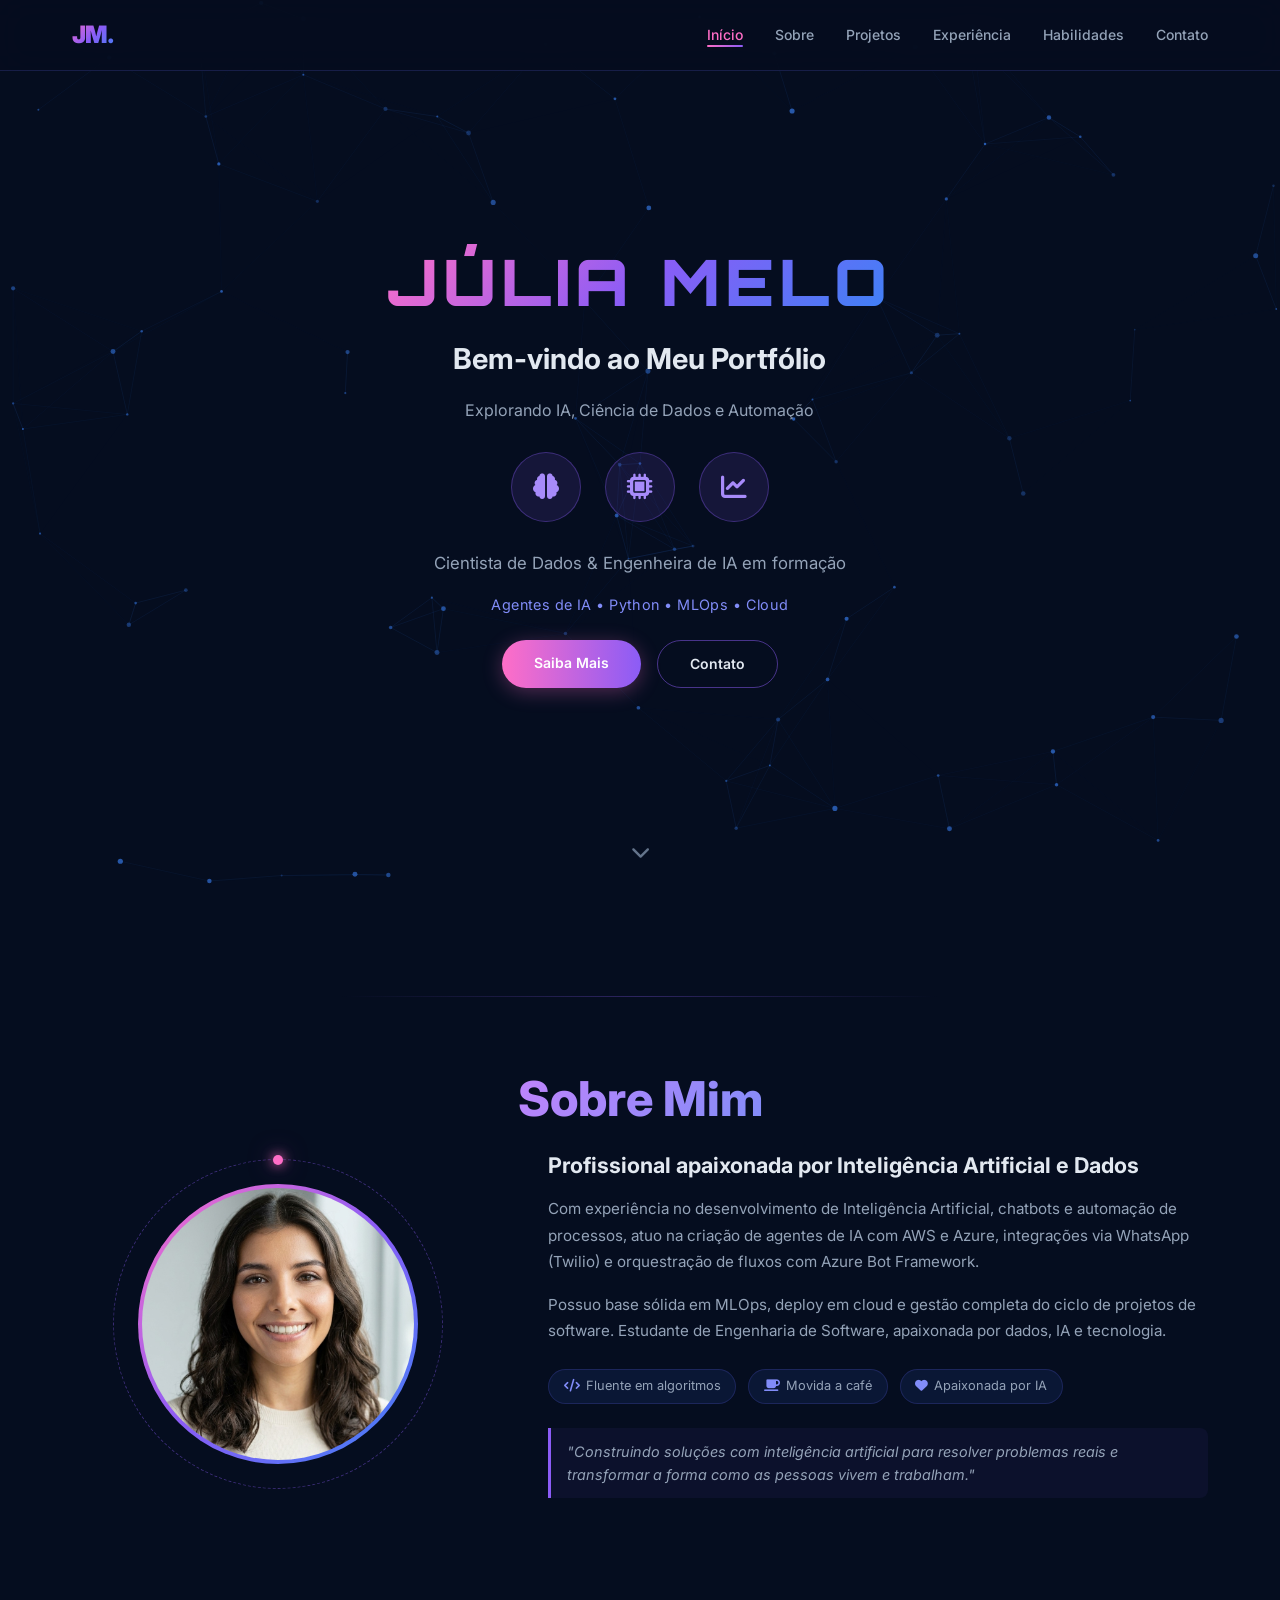
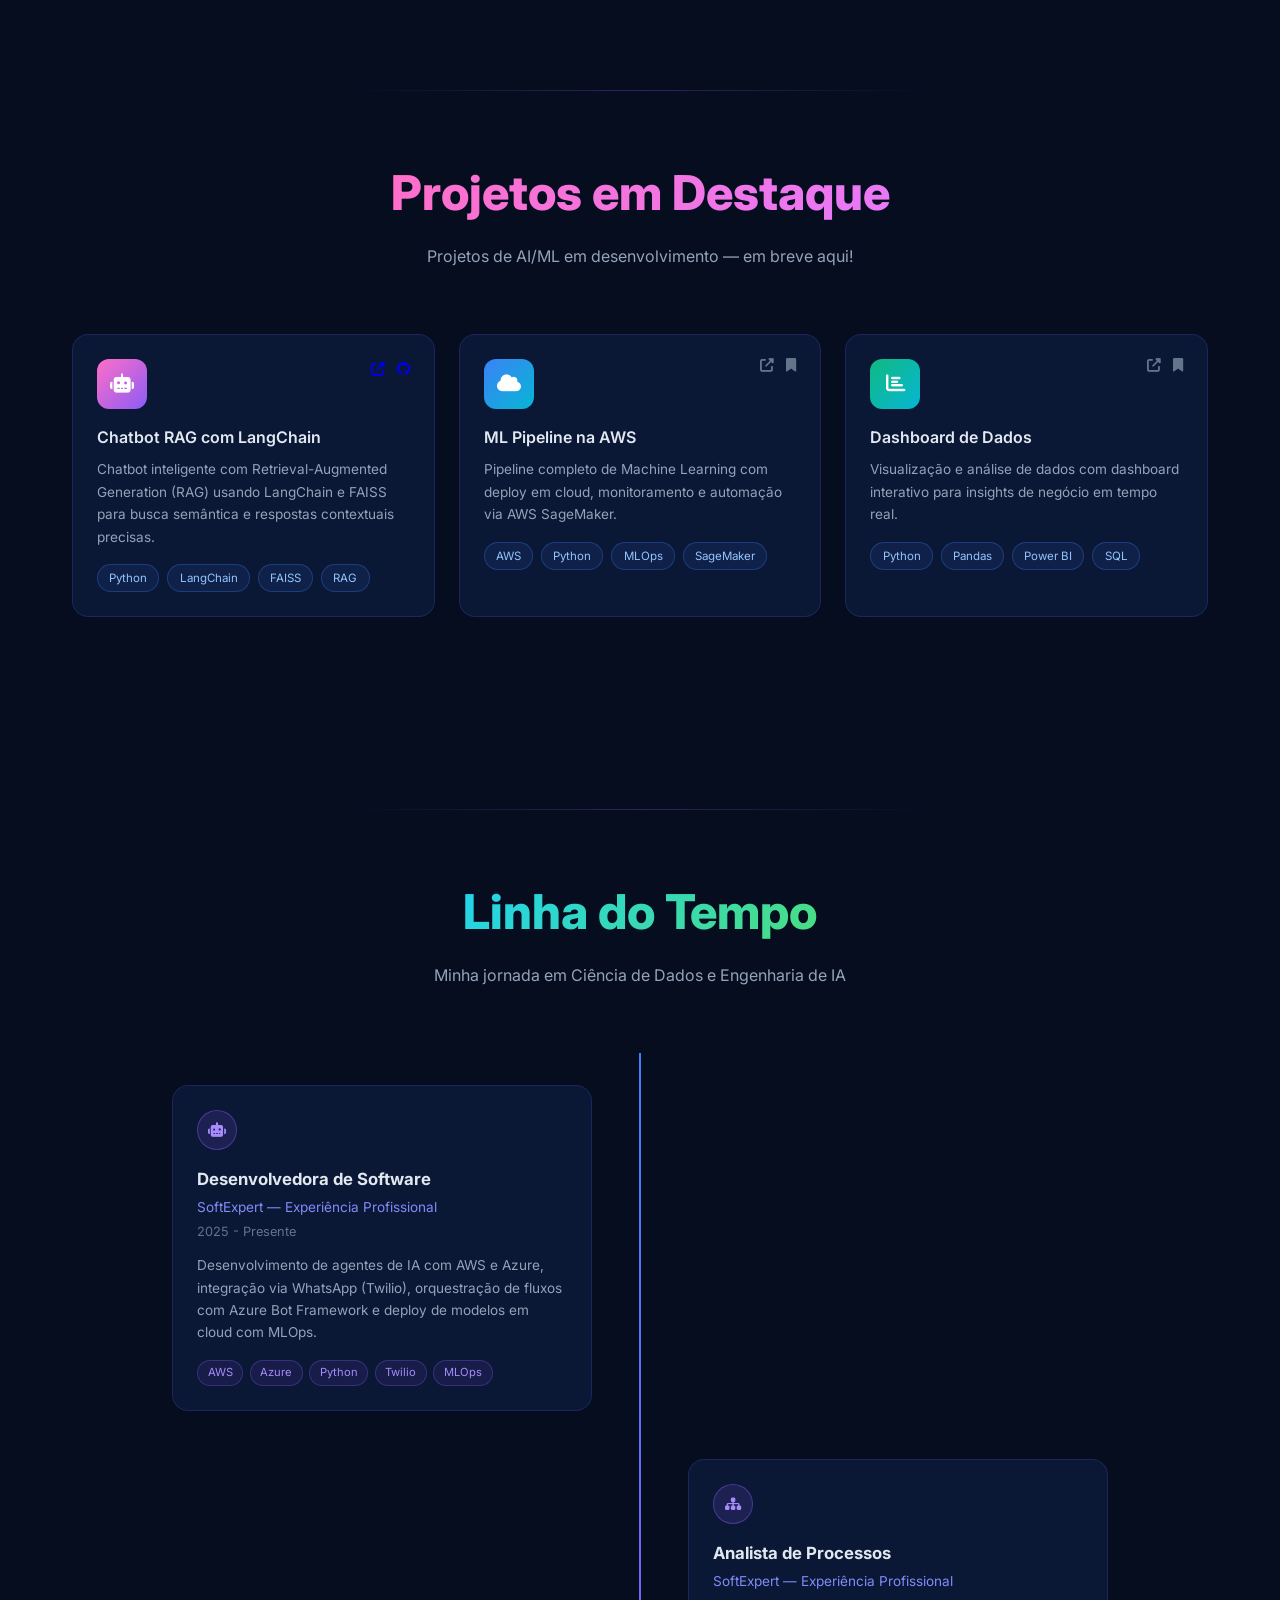
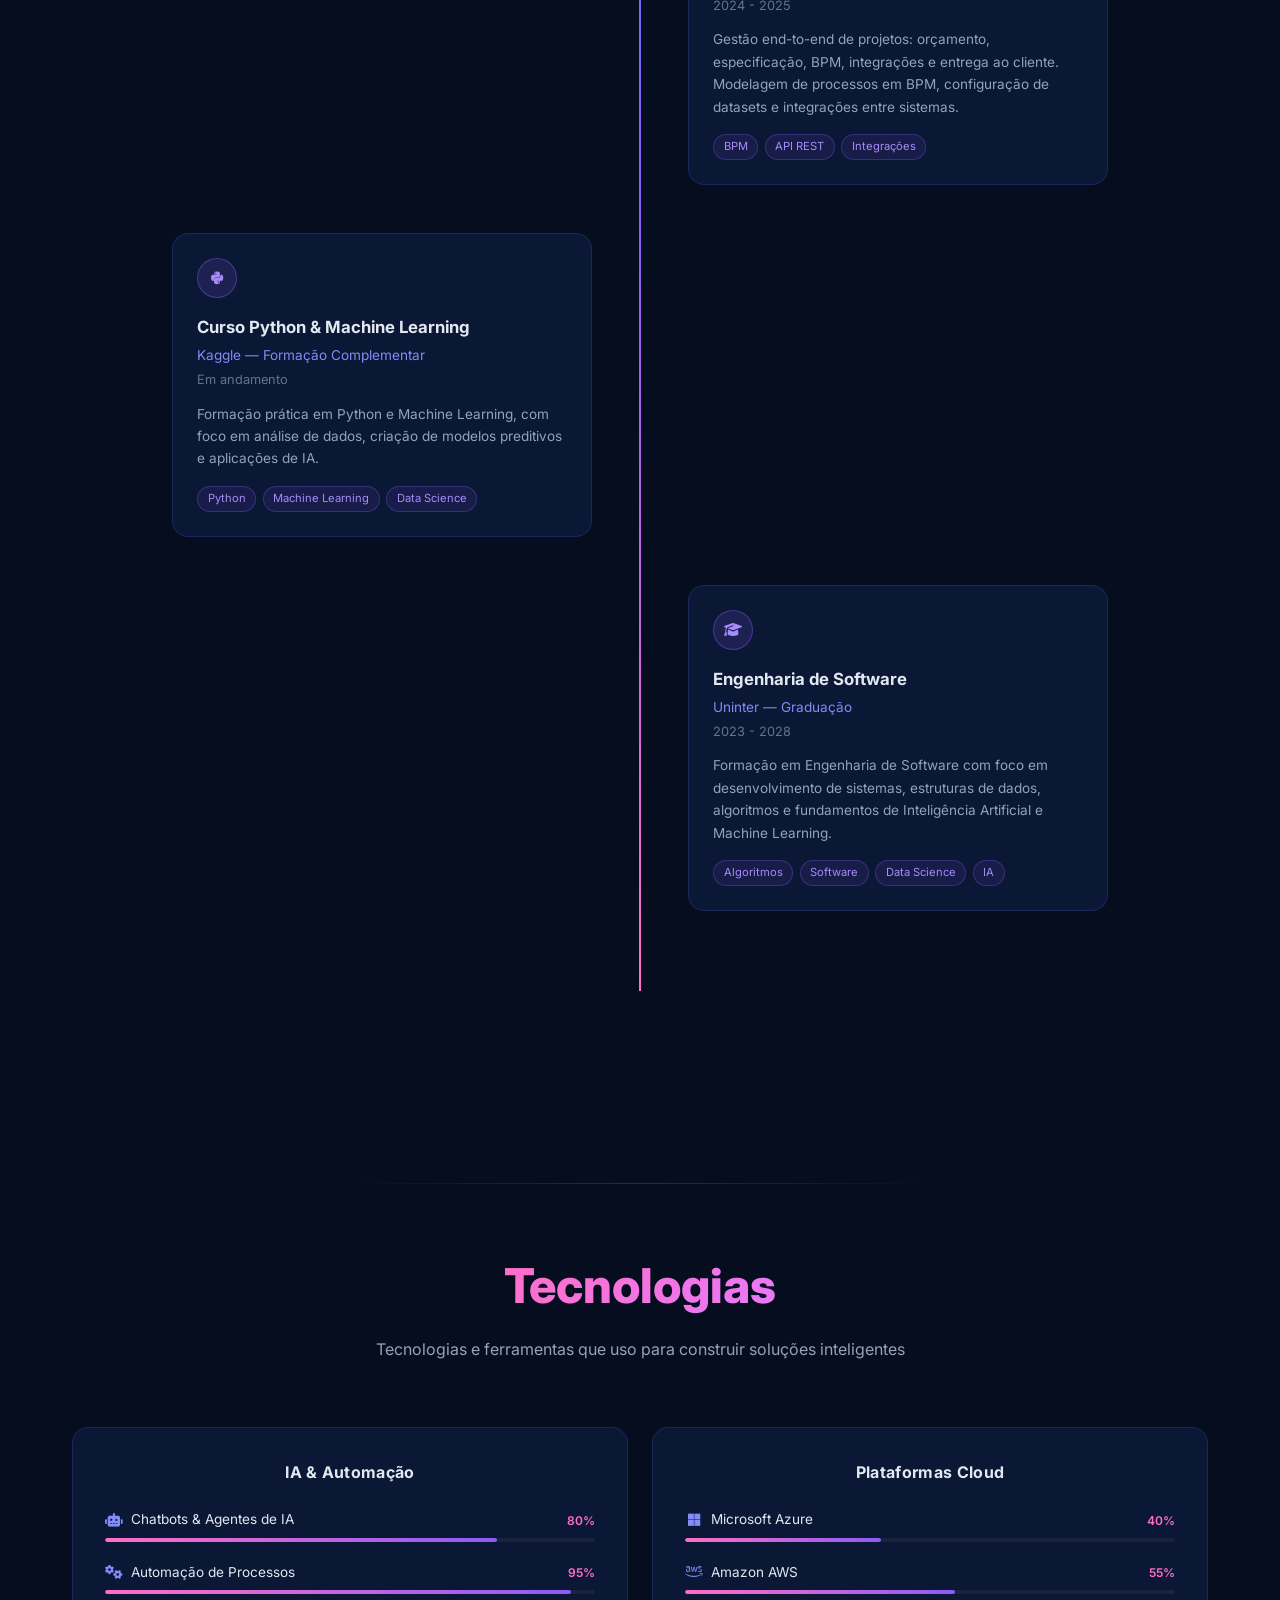
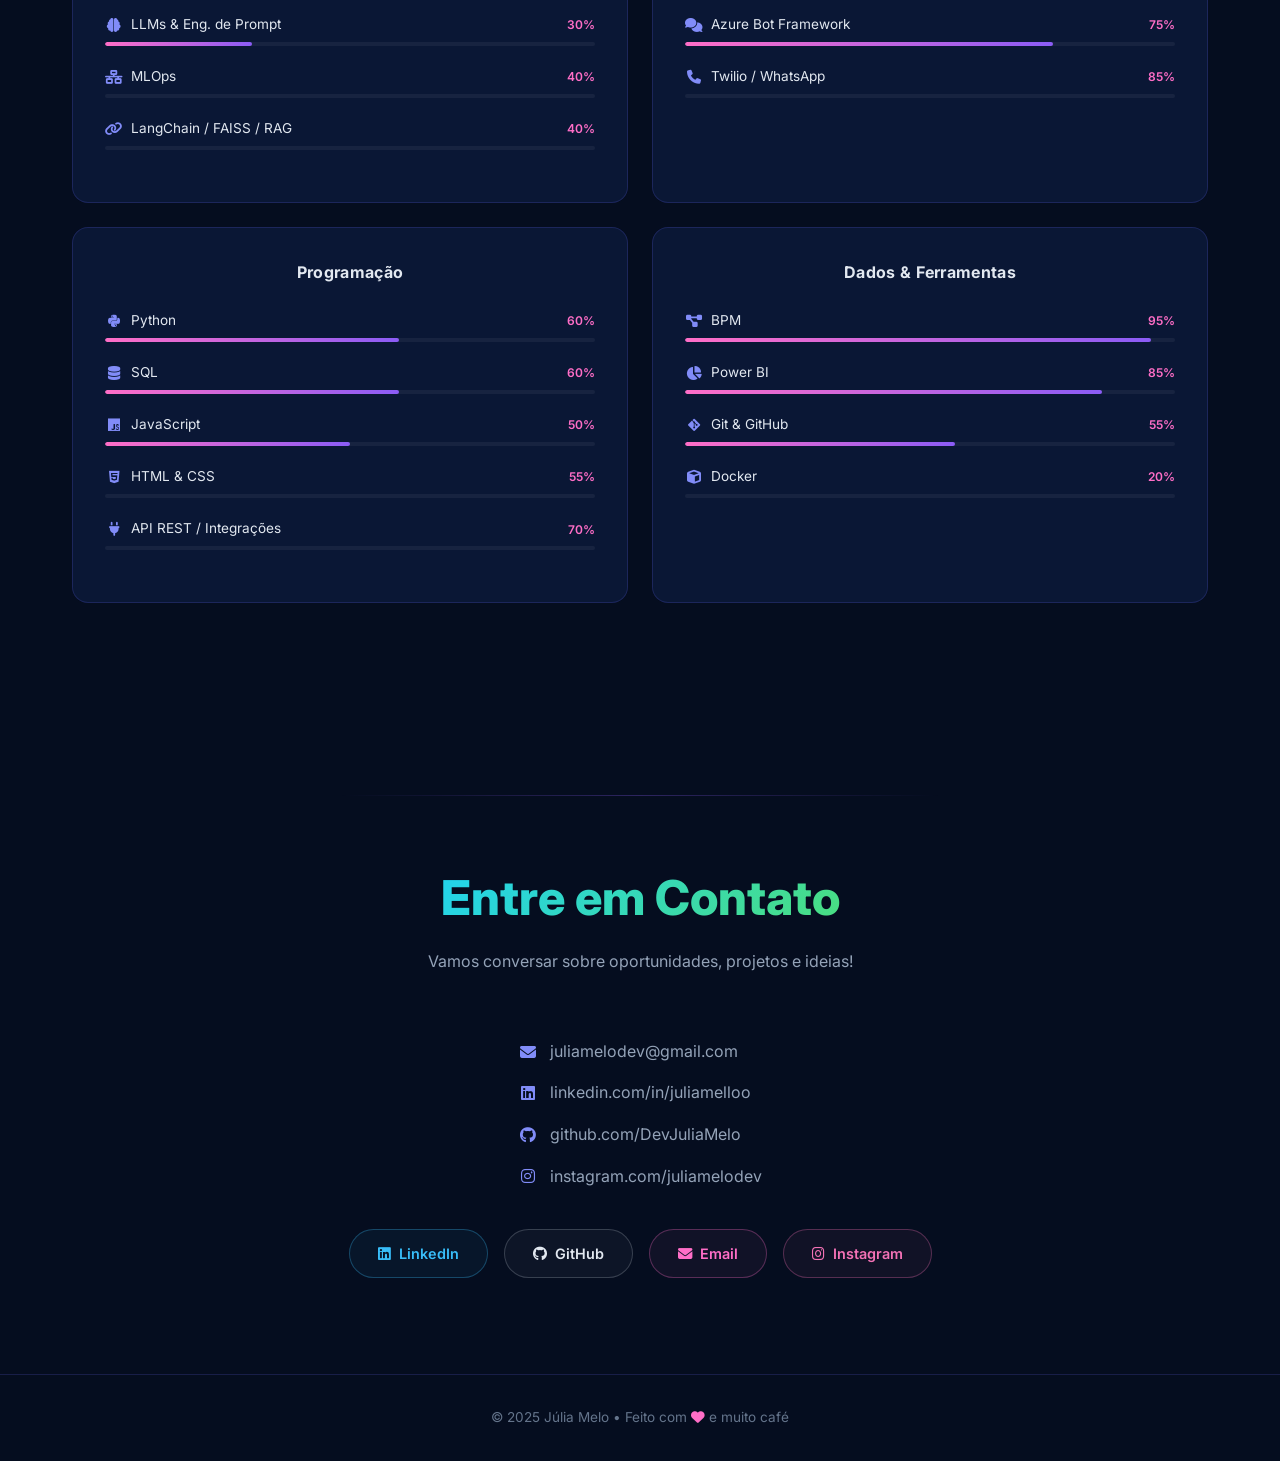
==== commit c77a8466: "feat: adiciona links do chatbot RAG ao card do projeto" ====
--- a/index.html
+++ b/index.html
@@ -114,10 +114,12 @@
                         <i class="fas fa-robot"></i>
                     </div>
                     <div class="project-links">
-                        <a href="https://github.com/DevJuliaMelo" target="_blank" title="Ver no GitHub">
+                        <a href="https://devjuliamelo.github.io/chatbot/" target="_blank" title="Ver projeto ao vivo">
                             <i class="fas fa-external-link-alt"></i>
                         </a>
-                        <i class="fab fa-github" title="GitHub"></i>
+                        <a href="https://github.com/DevJuliaMelo/chatbot-ifood" target="_blank" title="Ver no GitHub">
+                            <i class="fab fa-github"></i>
+                        </a>
                     </div>
                     <h3>Chatbot RAG com LangChain</h3>
                     <p>Chatbot inteligente com Retrieval-Augmented Generation (RAG) usando LangChain e FAISS para busca semântica e respostas contextuais precisas.</p>
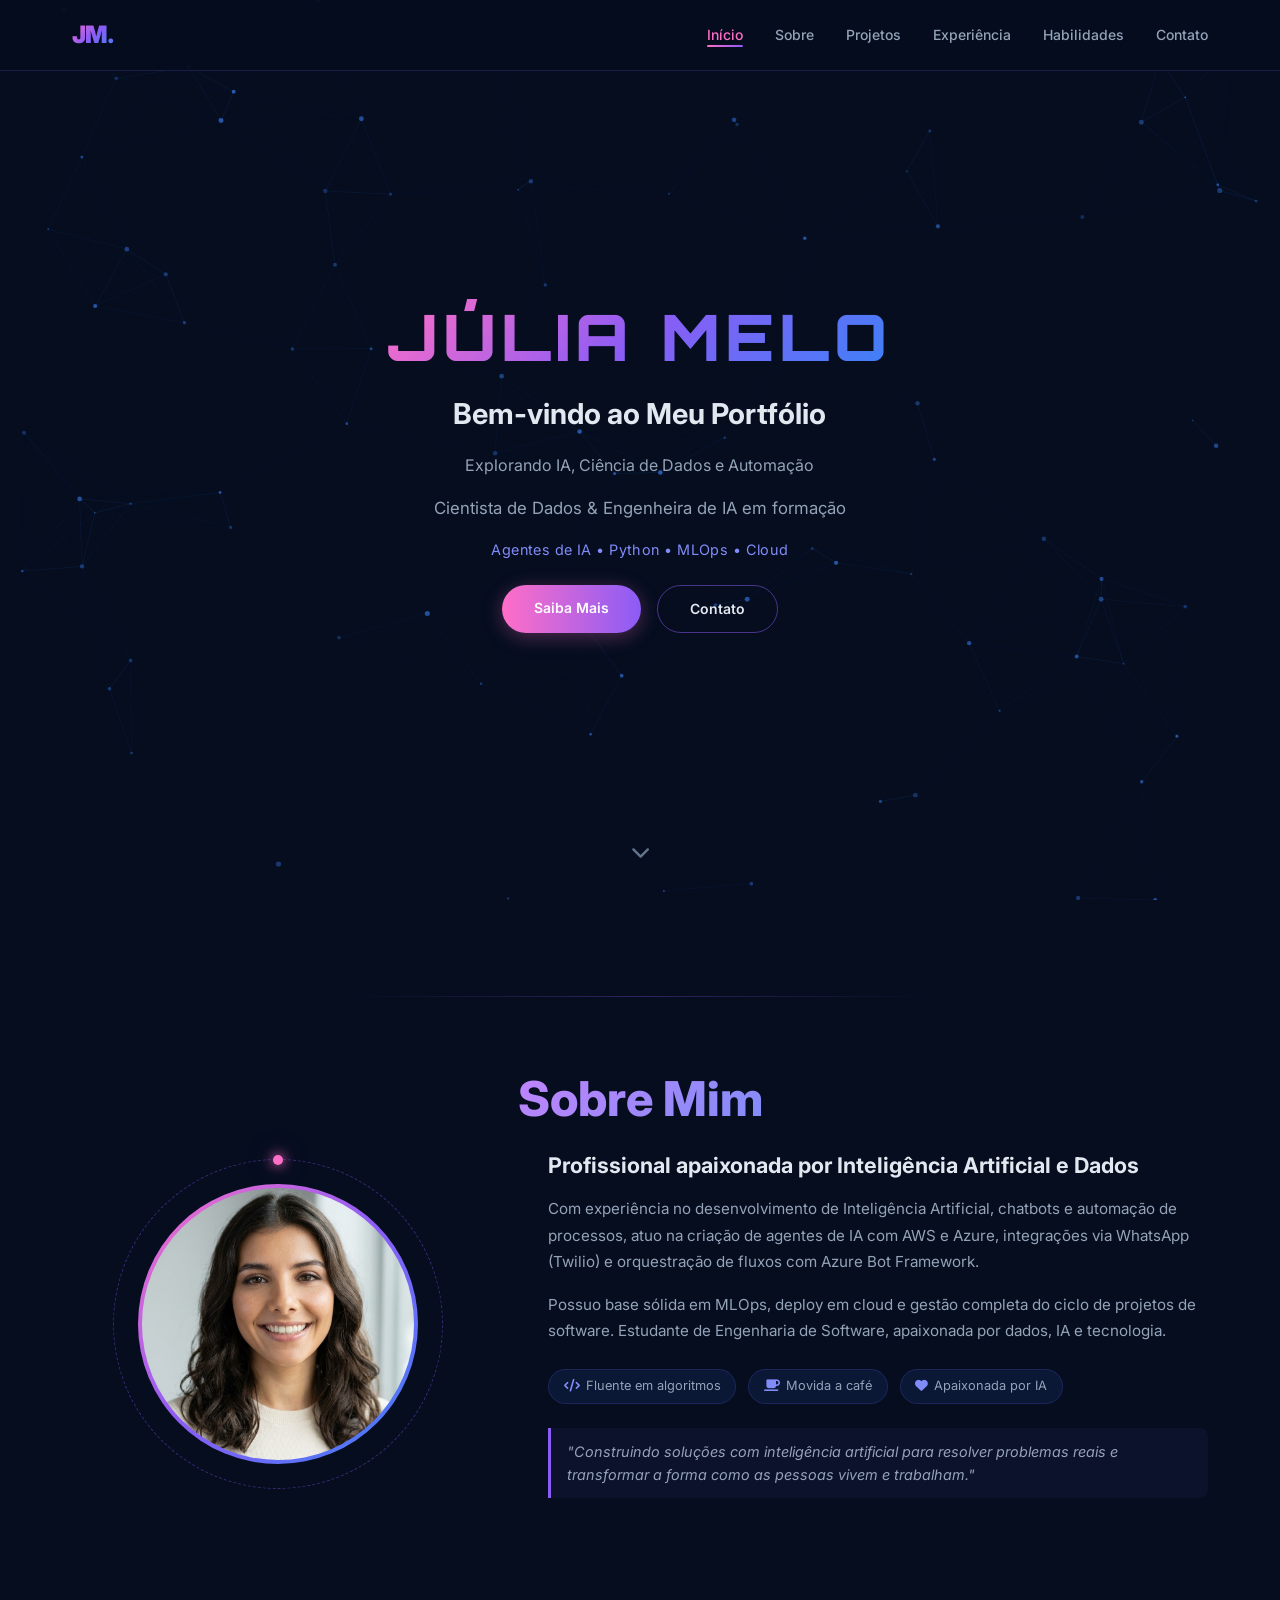
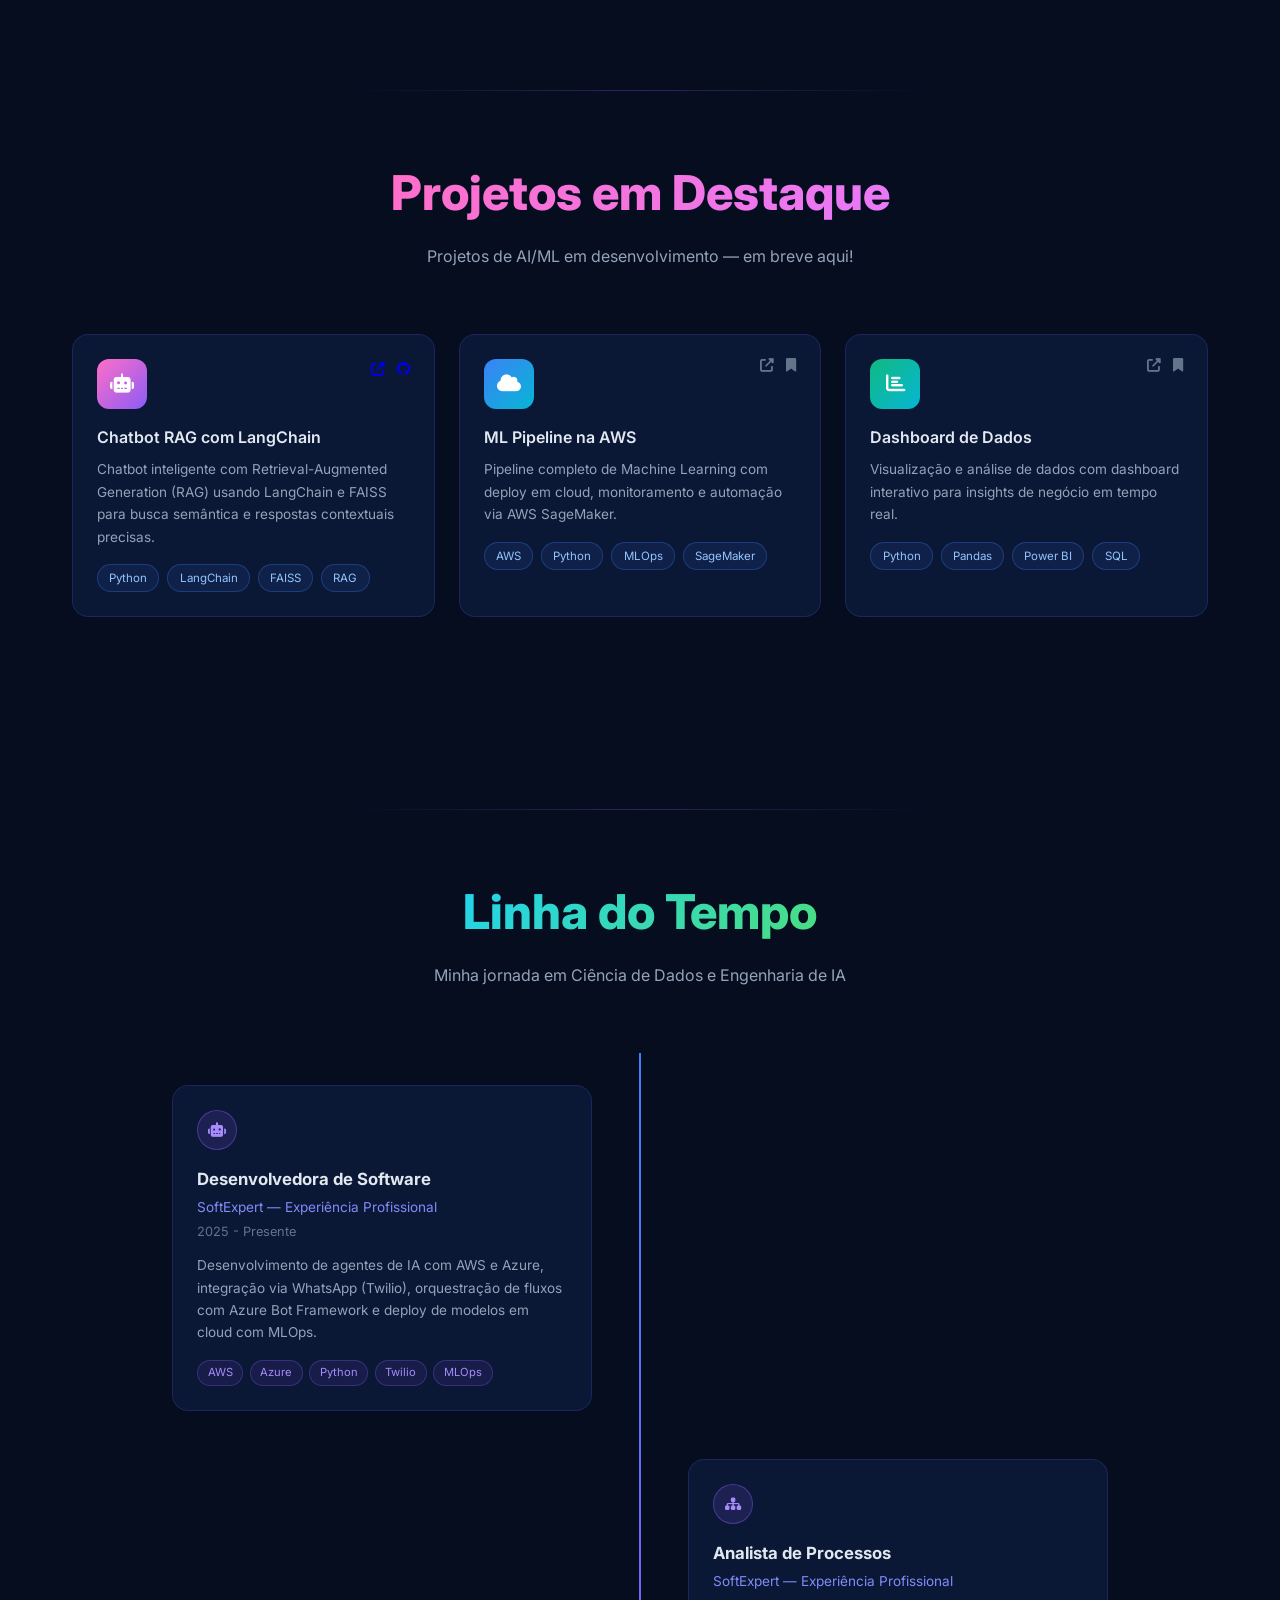
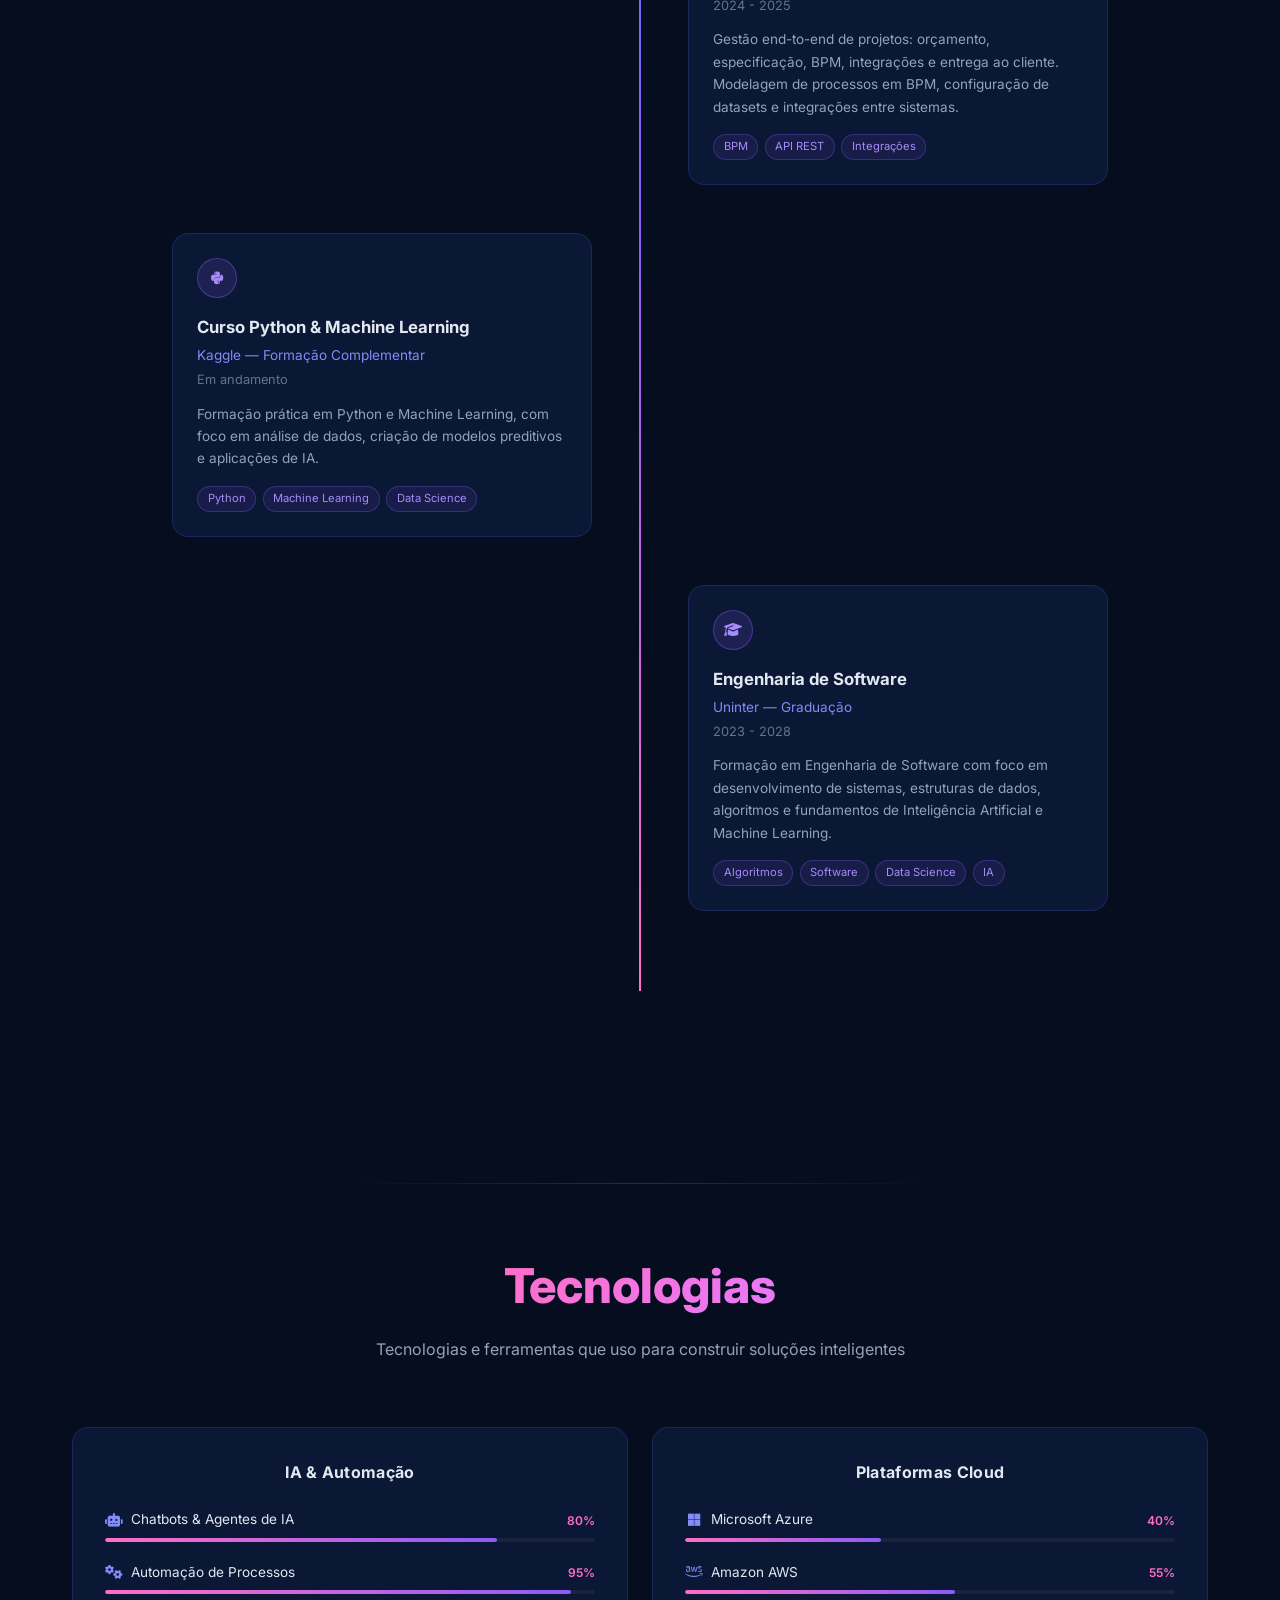
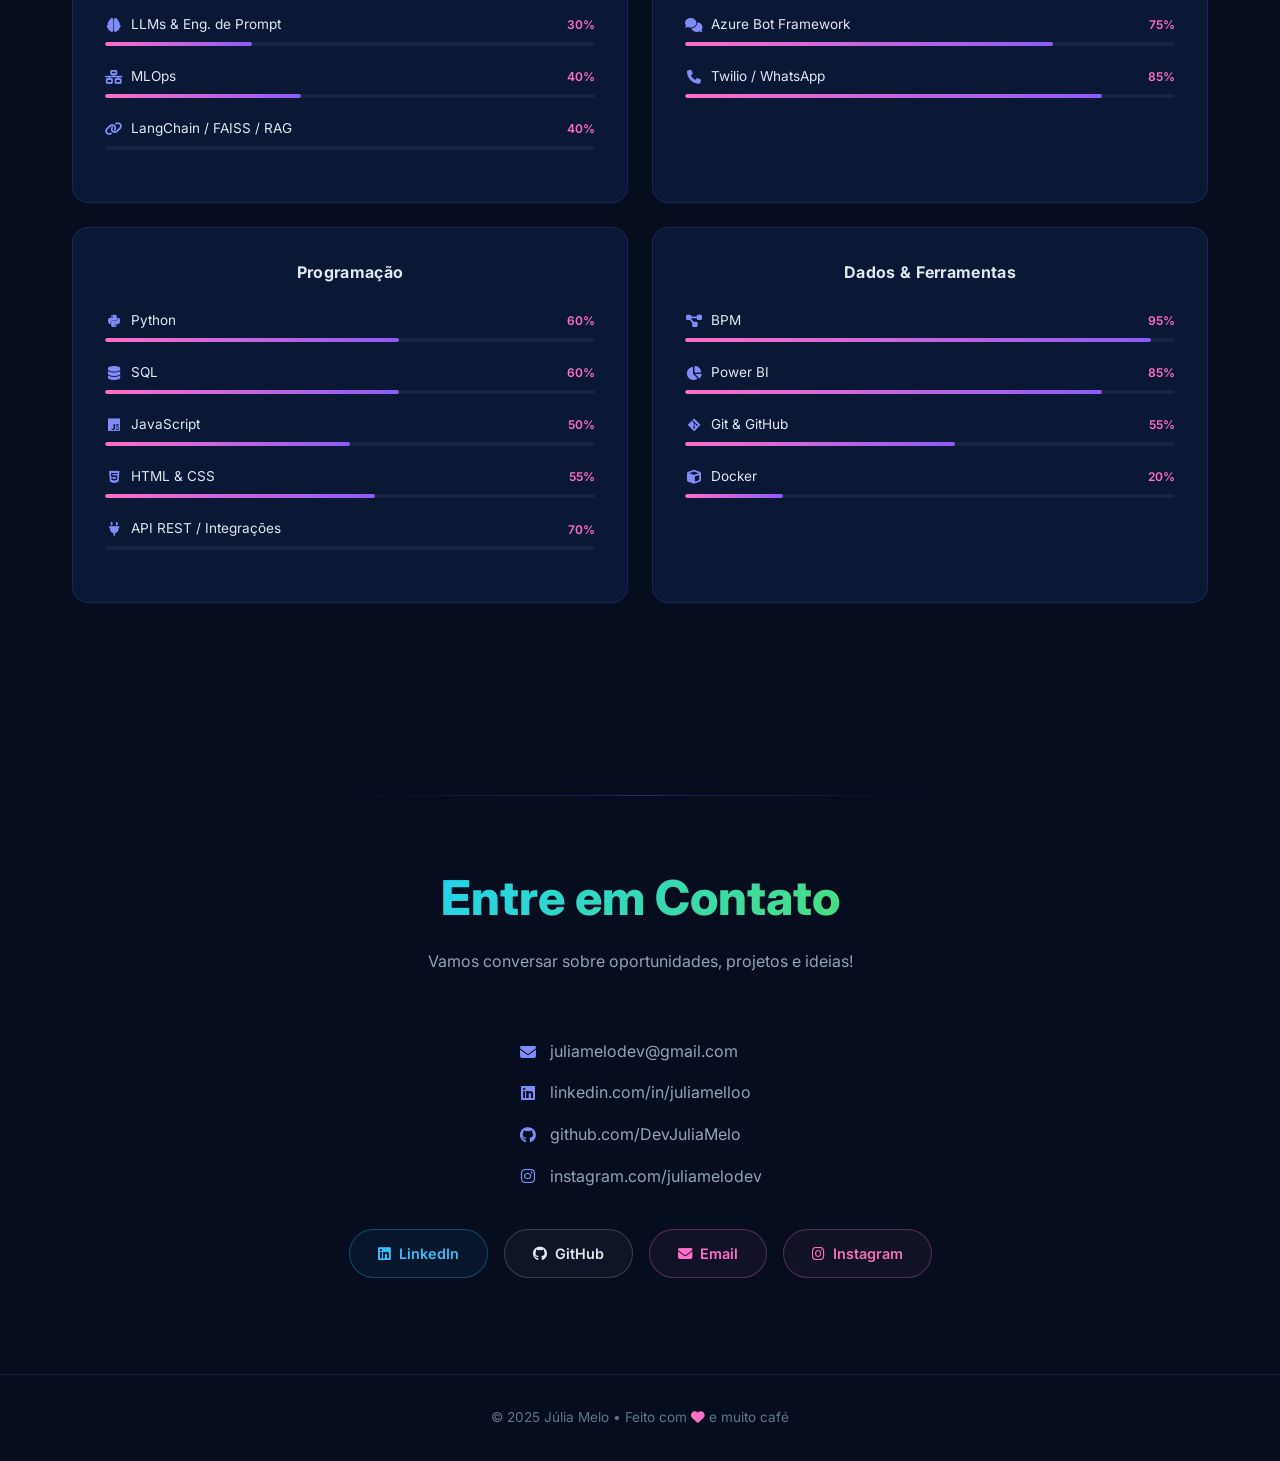
==== commit 335502c5: "corrige link projeto no github" ====
--- a/index.html
+++ b/index.html
@@ -38,19 +38,6 @@
             <h1 class="hero-name">JÚLIA MELO</h1>
             <h2 class="hero-welcome">Bem-vindo ao Meu Portfólio</h2>
             <p class="hero-tagline">Explorando IA, Ciência de Dados e Automação</p>
-
-            <div class="hero-icons">
-                <div class="hero-icon-circle" title="Inteligência Artificial">
-                    <i class="fas fa-brain"></i>
-                </div>
-                <div class="hero-icon-circle" title="Engenharia de Software">
-                    <i class="fas fa-microchip"></i>
-                </div>
-                <div class="hero-icon-circle" title="Data Science">
-                    <i class="fas fa-chart-line"></i>
-                </div>
-            </div>
-
             <p class="hero-role">Cientista de Dados & Engenheira de IA em formação</p>
             <p class="hero-tags">Agentes de IA &bull; Python &bull; MLOps &bull; Cloud</p>
 
@@ -117,7 +104,7 @@
                         <a href="https://devjuliamelo.github.io/chatbot/" target="_blank" title="Ver projeto ao vivo">
                             <i class="fas fa-external-link-alt"></i>
                         </a>
-                        <a href="https://github.com/DevJuliaMelo/chatbot-ifood" target="_blank" title="Ver no GitHub">
+                        <a href="https://github.com/DevJuliaMelo/chatbot-food" target="_blank" title="Ver no GitHub">
                             <i class="fab fa-github"></i>
                         </a>
                     </div>
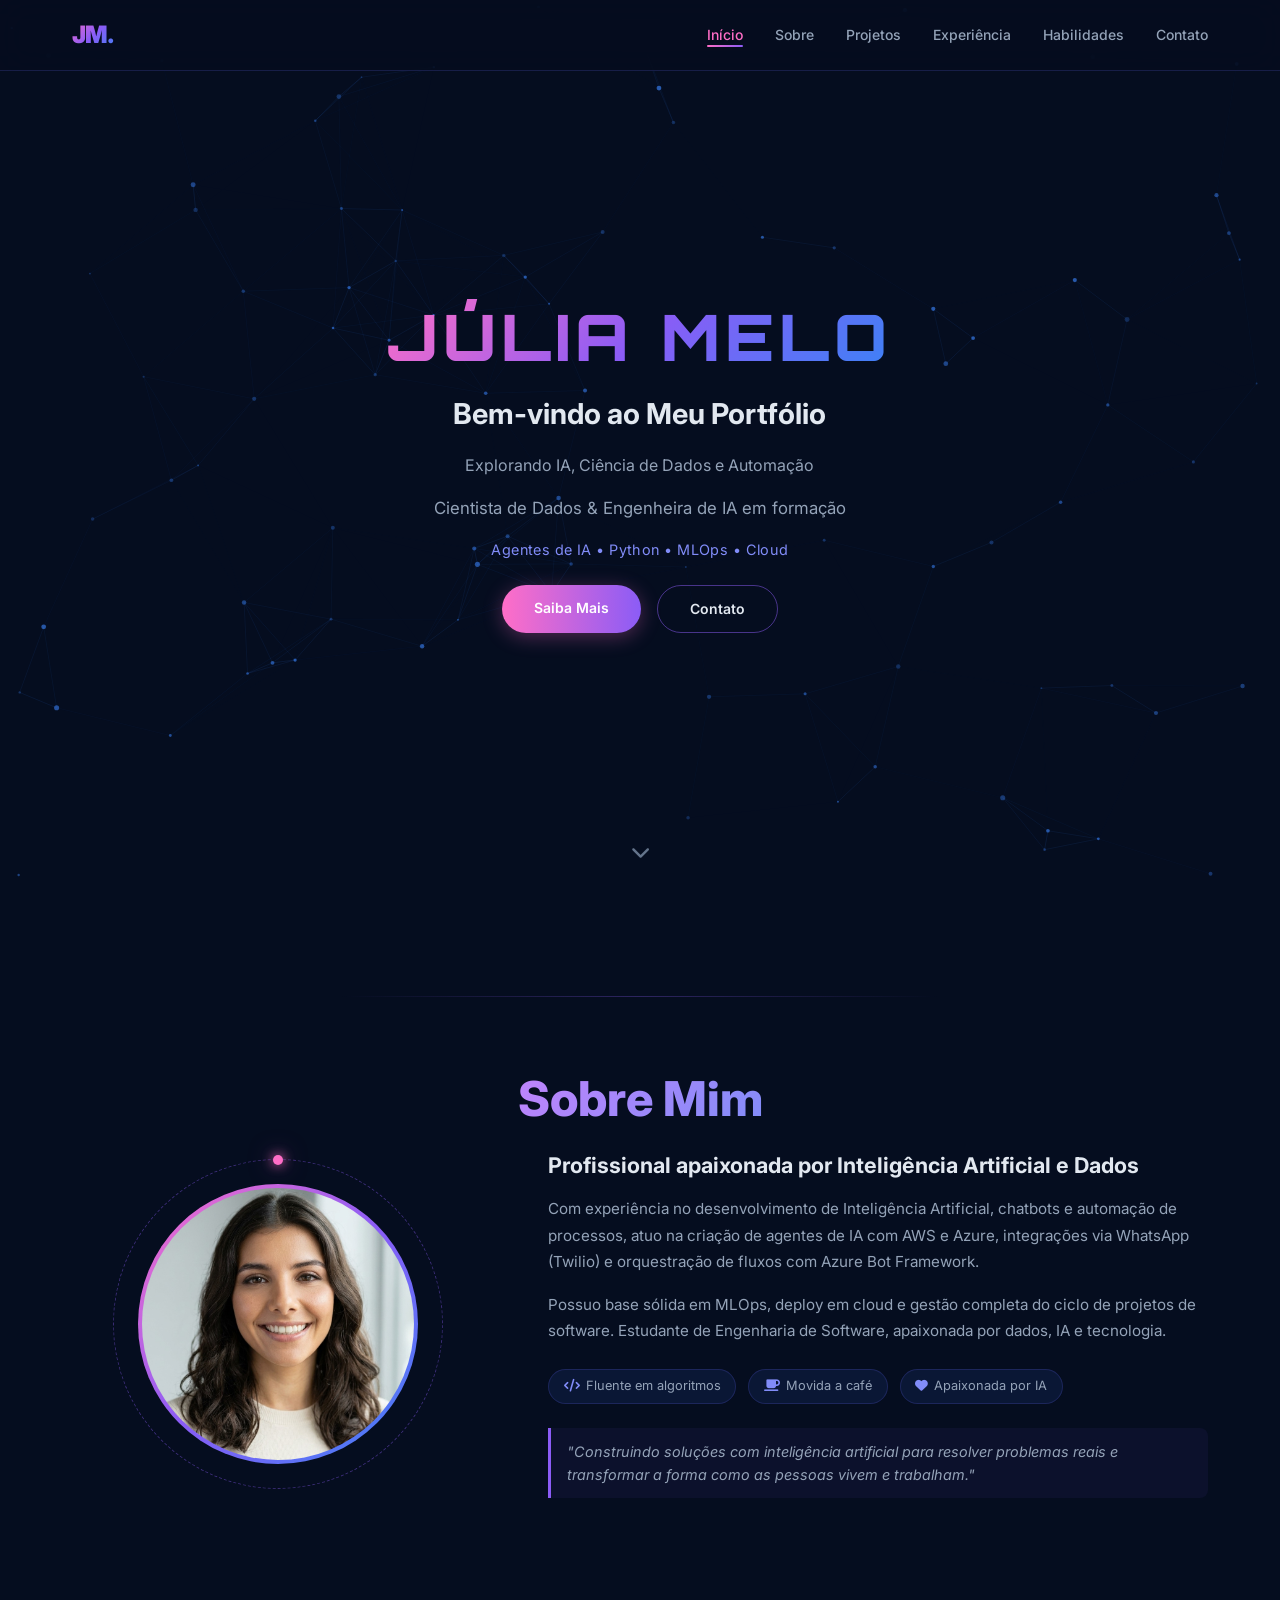
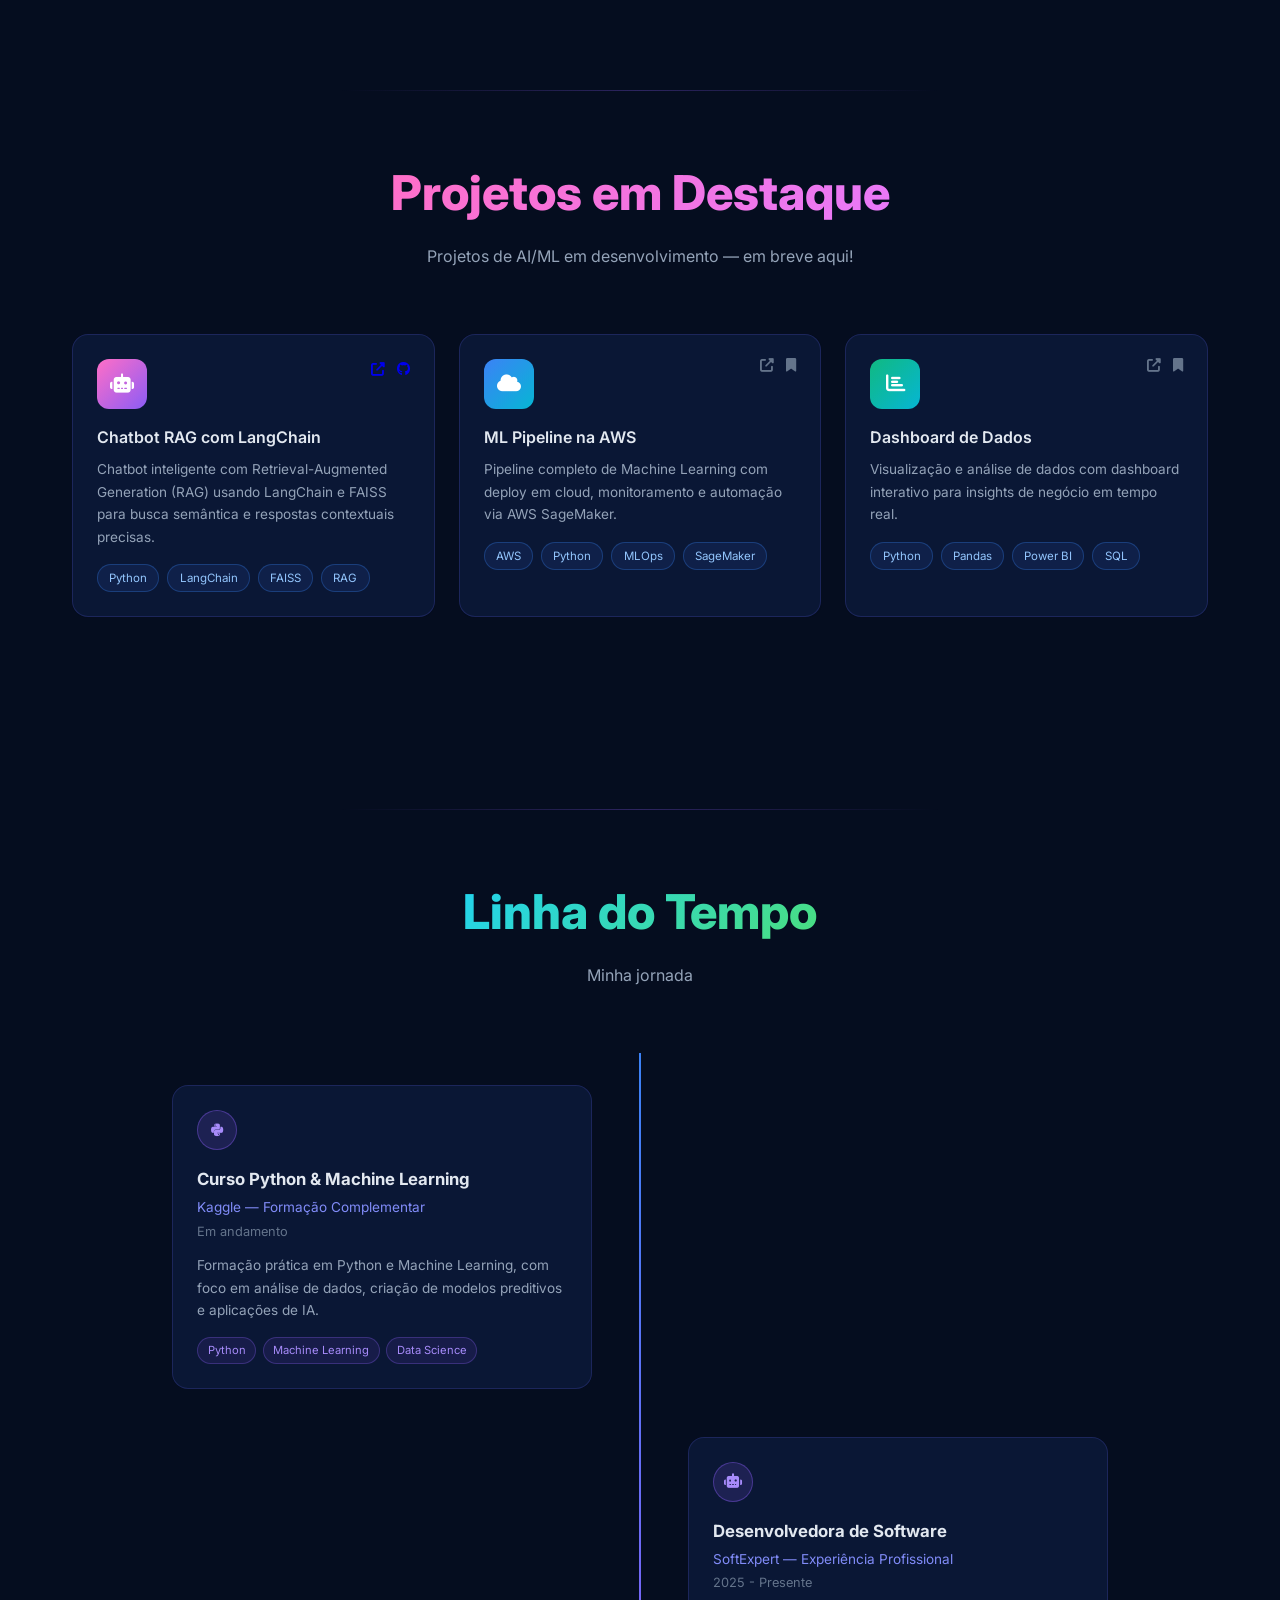
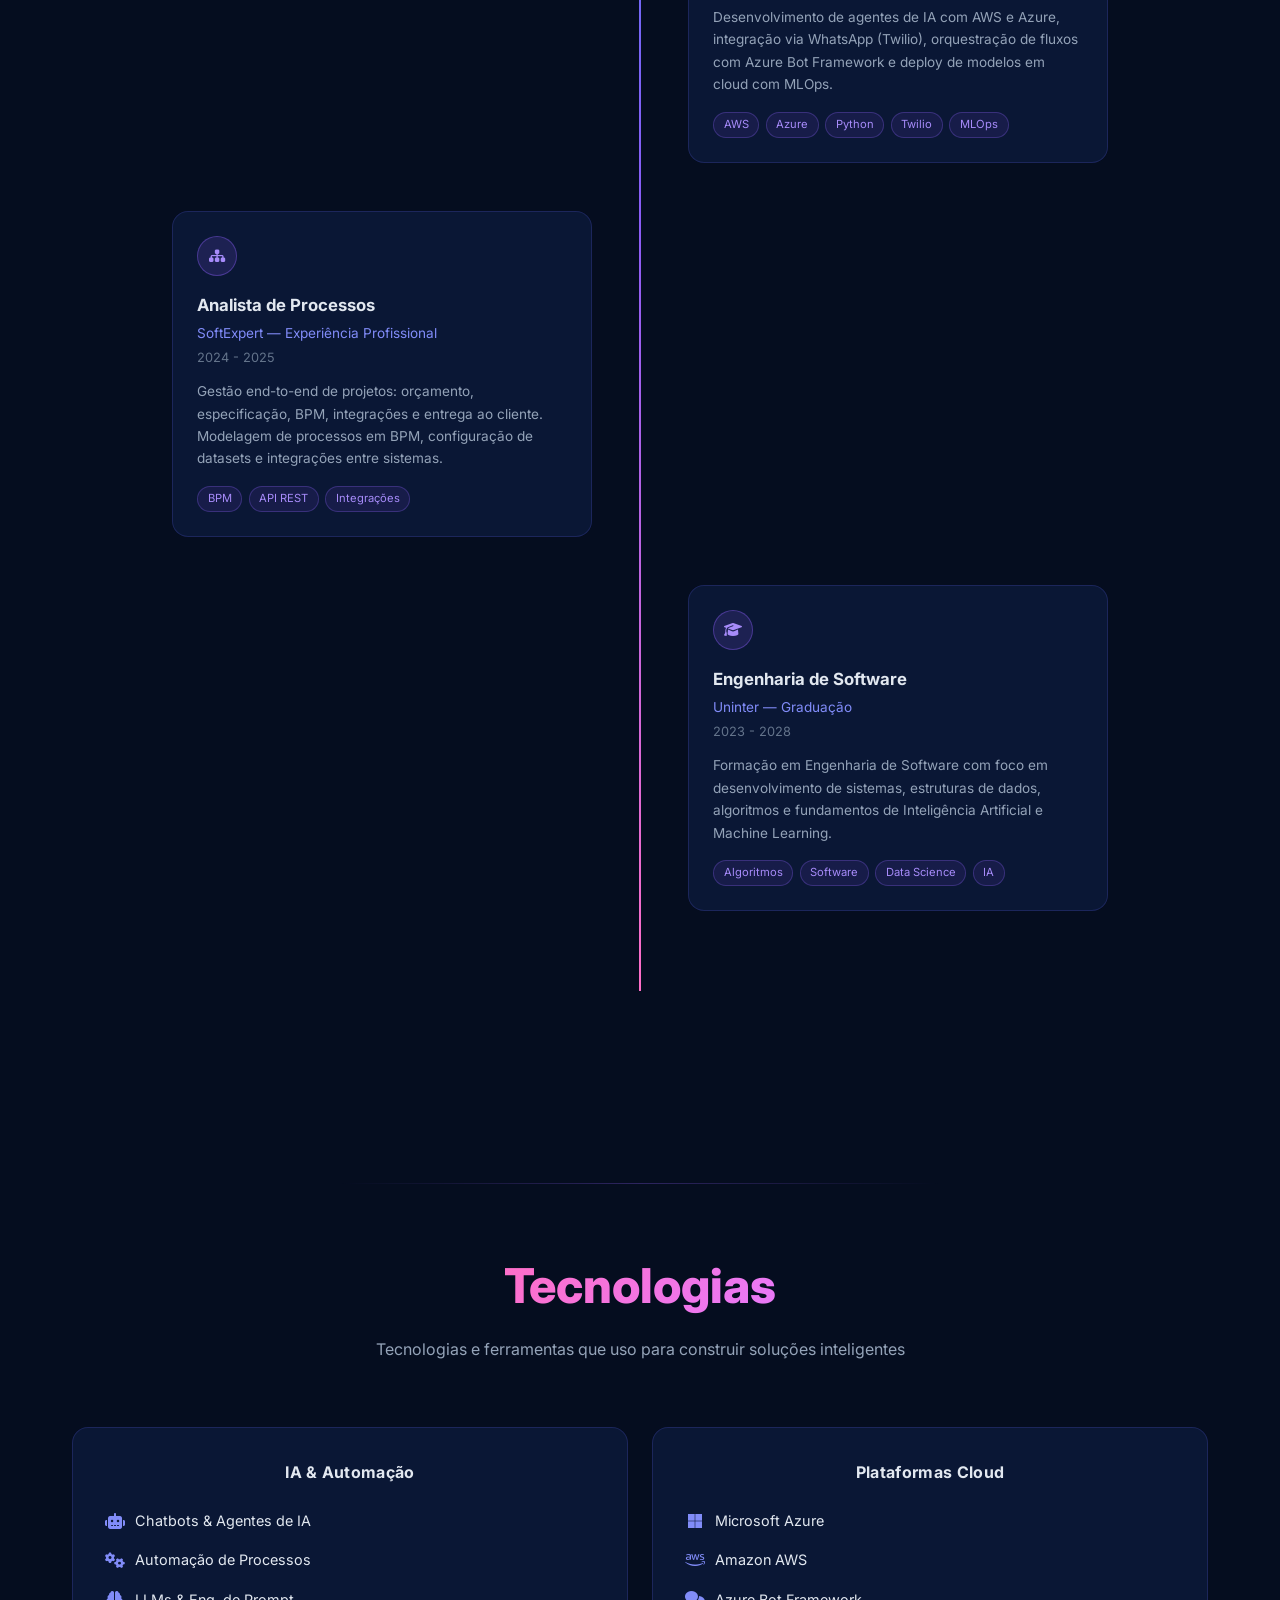
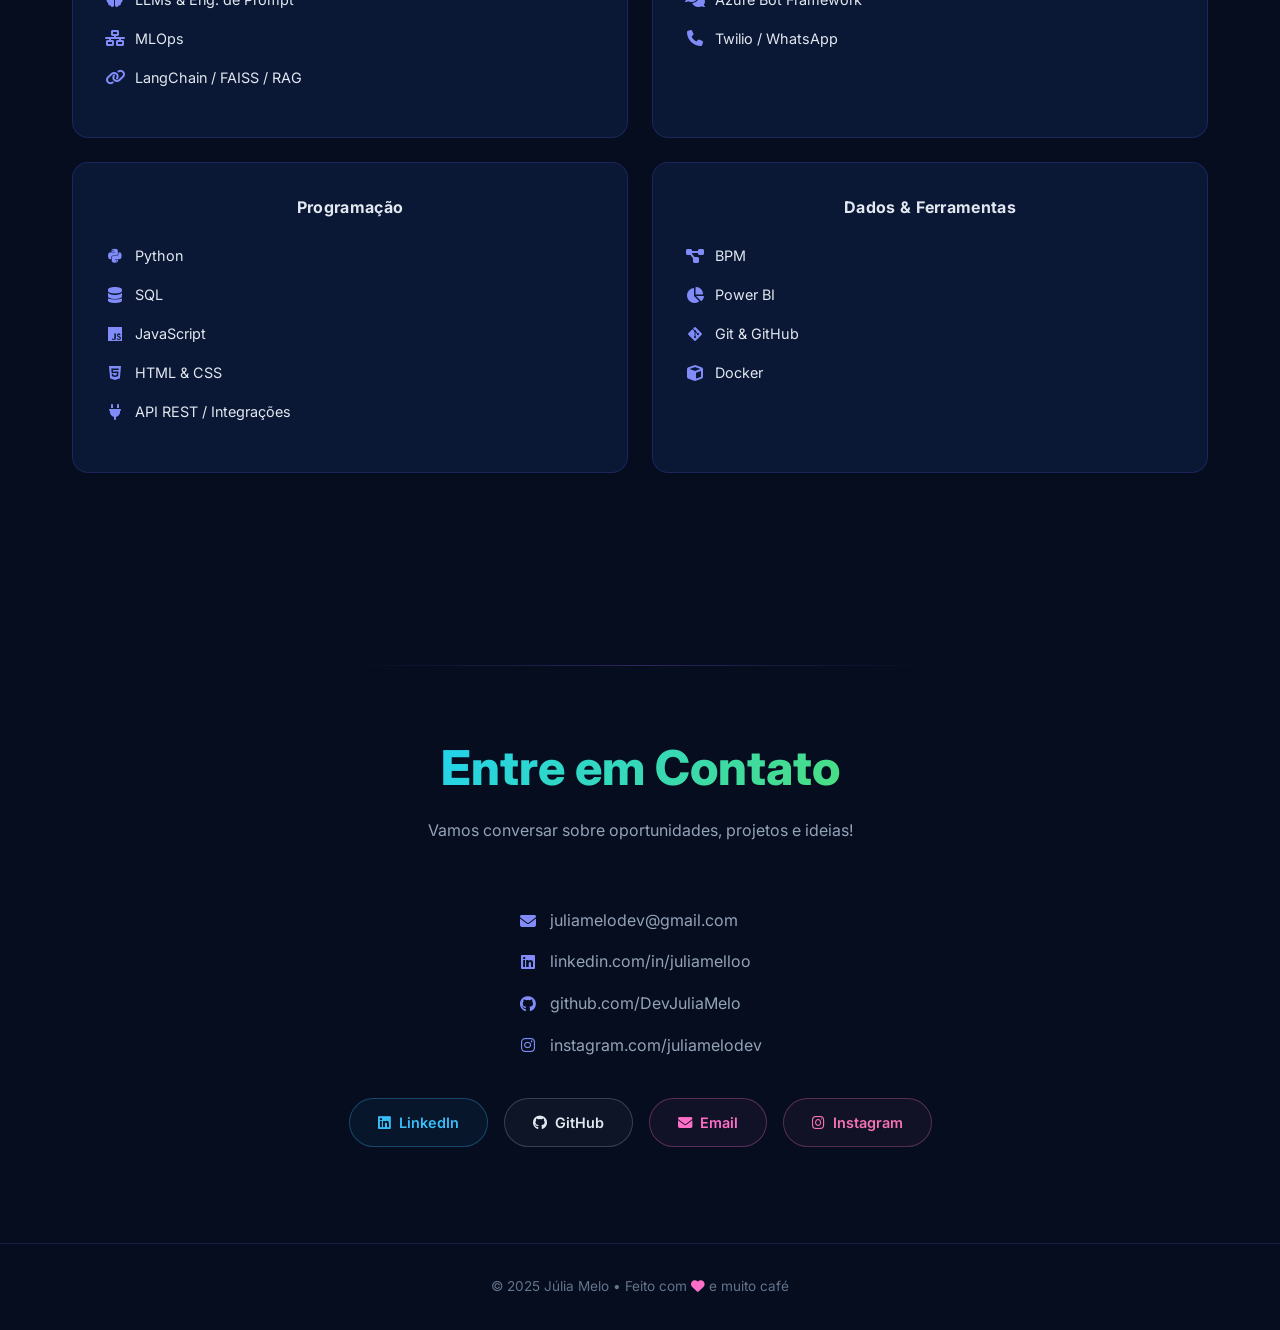
==== commit 0972ea89: "refactor: remove porcentagens das habilidades, exibe só ícone e nome" ====
--- a/index.html
+++ b/index.html
@@ -170,11 +170,28 @@
     <section id="timeline">
         <div class="container">
             <h2 class="section-title"><span class="gradient-cyan">Linha do Tempo</span></h2>
-            <p class="section-subtitle">Minha jornada em Ciência de Dados e Engenharia de IA</p>
+            <p class="section-subtitle">Minha jornada</p>
             <div class="timeline">
                 <div class="timeline-line"></div>
 
                 <div class="timeline-item left fade-in">
+                    <div class="timeline-card">
+                        <div class="timeline-icon">
+                            <i class="fab fa-python"></i>
+                        </div>
+                        <h3>Curso Python & Machine Learning</h3>
+                        <p class="timeline-company">Kaggle — Formação Complementar</p>
+                        <p class="timeline-date">Em andamento</p>
+                        <p class="timeline-desc">Formação prática em Python e Machine Learning, com foco em análise de dados, criação de modelos preditivos e aplicações de IA.</p>
+                        <div class="timeline-tags">
+                            <span>Python</span>
+                            <span>Machine Learning</span>
+                            <span>Data Science</span>
+                        </div>
+                    </div>
+                </div>
+
+                <div class="timeline-item right fade-in">
                     <div class="timeline-card">
                         <div class="timeline-icon">
                             <i class="fas fa-robot"></i>
@@ -193,7 +210,7 @@
                     </div>
                 </div>
 
-                <div class="timeline-item right fade-in">
+                <div class="timeline-item left fade-in">
                     <div class="timeline-card">
                         <div class="timeline-icon">
                             <i class="fas fa-sitemap"></i>
@@ -210,22 +227,6 @@
                     </div>
                 </div>
 
-                <div class="timeline-item left fade-in">
-                    <div class="timeline-card">
-                        <div class="timeline-icon">
-                            <i class="fab fa-python"></i>
-                        </div>
-                        <h3>Curso Python & Machine Learning</h3>
-                        <p class="timeline-company">Kaggle — Formação Complementar</p>
-                        <p class="timeline-date">Em andamento</p>
-                        <p class="timeline-desc">Formação prática em Python e Machine Learning, com foco em análise de dados, criação de modelos preditivos e aplicações de IA.</p>
-                        <div class="timeline-tags">
-                            <span>Python</span>
-                            <span>Machine Learning</span>
-                            <span>Data Science</span>
-                        </div>
-                    </div>
-                </div>
 
                 <div class="timeline-item right fade-in">
                     <div class="timeline-card">
@@ -259,160 +260,88 @@
                 <div class="skill-card fade-in">
                     <h3>IA & Automação</h3>
                     <div class="skill-item">
-                        <div class="skill-header">
-                            <i class="fas fa-robot skill-icon"></i>
-                            <span>Chatbots & Agentes de IA</span>
-                            <span class="skill-pct">80%</span>
-                        </div>
-                        <div class="skill-bar"><div class="skill-fill" data-width="80"></div></div>
-                    </div>
-                    <div class="skill-item">
-                        <div class="skill-header">
-                            <i class="fas fa-cogs skill-icon"></i>
-                            <span>Automação de Processos</span>
-                            <span class="skill-pct">95%</span>
-                        </div>
-                        <div class="skill-bar"><div class="skill-fill" data-width="95"></div></div>
-                    </div>
-                    <div class="skill-item">
-                        <div class="skill-header">
-                            <i class="fas fa-brain skill-icon"></i>
-                            <span>LLMs & Eng. de Prompt</span>
-                            <span class="skill-pct">30%</span>
-                        </div>
-                        <div class="skill-bar"><div class="skill-fill" data-width="30"></div></div>
-                    </div>
-                    <div class="skill-item">
-                        <div class="skill-header">
-                            <i class="fas fa-network-wired skill-icon"></i>
-                            <span>MLOps</span>
-                            <span class="skill-pct">40%</span>
-                        </div>
-                        <div class="skill-bar"><div class="skill-fill" data-width="40"></div></div>
-                    </div>
-                    <div class="skill-item">
-                        <div class="skill-header">
-                            <i class="fas fa-link skill-icon"></i>
-                            <span>LangChain / FAISS / RAG</span>
-                            <span class="skill-pct">40%</span>
-                        </div>
-                        <div class="skill-bar"><div class="skill-fill" data-width="40"></div></div>
+                        <i class="fas fa-robot skill-icon"></i>
+                        <span>Chatbots & Agentes de IA</span>
+                    </div>
+                    <div class="skill-item">
+                        <i class="fas fa-cogs skill-icon"></i>
+                        <span>Automação de Processos</span>
+                    </div>
+                    <div class="skill-item">
+                        <i class="fas fa-brain skill-icon"></i>
+                        <span>LLMs & Eng. de Prompt</span>
+                    </div>
+                    <div class="skill-item">
+                        <i class="fas fa-network-wired skill-icon"></i>
+                        <span>MLOps</span>
+                    </div>
+                    <div class="skill-item">
+                        <i class="fas fa-link skill-icon"></i>
+                        <span>LangChain / FAISS / RAG</span>
                     </div>
                 </div>
 
                 <div class="skill-card fade-in">
                     <h3>Plataformas Cloud</h3>
                     <div class="skill-item">
-                        <div class="skill-header">
-                            <i class="fab fa-microsoft skill-icon"></i>
-                            <span>Microsoft Azure</span>
-                            <span class="skill-pct">40%</span>
-                        </div>
-                        <div class="skill-bar"><div class="skill-fill" data-width="40"></div></div>
-                    </div>
-                    <div class="skill-item">
-                        <div class="skill-header">
-                            <i class="fab fa-aws skill-icon"></i>
-                            <span>Amazon AWS</span>
-                            <span class="skill-pct">55%</span>
-                        </div>
-                        <div class="skill-bar"><div class="skill-fill" data-width="55"></div></div>
-                    </div>
-                    <div class="skill-item">
-                        <div class="skill-header">
-                            <i class="fas fa-comments skill-icon"></i>
-                            <span>Azure Bot Framework</span>
-                            <span class="skill-pct">75%</span>
-                        </div>
-                        <div class="skill-bar"><div class="skill-fill" data-width="75"></div></div>
-                    </div>
-                    <div class="skill-item">
-                        <div class="skill-header">
-                            <i class="fas fa-phone skill-icon"></i>
-                            <span>Twilio / WhatsApp</span>
-                            <span class="skill-pct">85%</span>
-                        </div>
-                        <div class="skill-bar"><div class="skill-fill" data-width="85"></div></div>
+                        <i class="fab fa-microsoft skill-icon"></i>
+                        <span>Microsoft Azure</span>
+                    </div>
+                    <div class="skill-item">
+                        <i class="fab fa-aws skill-icon"></i>
+                        <span>Amazon AWS</span>
+                    </div>
+                    <div class="skill-item">
+                        <i class="fas fa-comments skill-icon"></i>
+                        <span>Azure Bot Framework</span>
+                    </div>
+                    <div class="skill-item">
+                        <i class="fas fa-phone skill-icon"></i>
+                        <span>Twilio / WhatsApp</span>
                     </div>
                 </div>
 
                 <div class="skill-card fade-in">
                     <h3>Programação</h3>
                     <div class="skill-item">
-                        <div class="skill-header">
-                            <i class="fab fa-python skill-icon"></i>
-                            <span>Python</span>
-                            <span class="skill-pct">60%</span>
-                        </div>
-                        <div class="skill-bar"><div class="skill-fill" data-width="60"></div></div>
-                    </div>
-                    <div class="skill-item">
-                        <div class="skill-header">
-                            <i class="fas fa-database skill-icon"></i>
-                            <span>SQL</span>
-                            <span class="skill-pct">60%</span>
-                        </div>
-                        <div class="skill-bar"><div class="skill-fill" data-width="60"></div></div>
-                    </div>
-                    <div class="skill-item">
-                        <div class="skill-header">
-                            <i class="fab fa-js skill-icon"></i>
-                            <span>JavaScript</span>
-                            <span class="skill-pct">50%</span>
-                        </div>
-                        <div class="skill-bar"><div class="skill-fill" data-width="50"></div></div>
-                    </div>
-                    <div class="skill-item">
-                        <div class="skill-header">
-                            <i class="fab fa-html5 skill-icon"></i>
-                            <span>HTML & CSS</span>
-                            <span class="skill-pct">55%</span>
-                        </div>
-                        <div class="skill-bar"><div class="skill-fill" data-width="55"></div></div>
-                    </div>
-                    <div class="skill-item">
-                        <div class="skill-header">
-                            <i class="fas fa-plug skill-icon"></i>
-                            <span>API REST / Integrações</span>
-                            <span class="skill-pct">70%</span>
-                        </div>
-                        <div class="skill-bar"><div class="skill-fill" data-width="70"></div></div>
+                        <i class="fab fa-python skill-icon"></i>
+                        <span>Python</span>
+                    </div>
+                    <div class="skill-item">
+                        <i class="fas fa-database skill-icon"></i>
+                        <span>SQL</span>
+                    </div>
+                    <div class="skill-item">
+                        <i class="fab fa-js skill-icon"></i>
+                        <span>JavaScript</span>
+                    </div>
+                    <div class="skill-item">
+                        <i class="fab fa-html5 skill-icon"></i>
+                        <span>HTML & CSS</span>
+                    </div>
+                    <div class="skill-item">
+                        <i class="fas fa-plug skill-icon"></i>
+                        <span>API REST / Integrações</span>
                     </div>
                 </div>
 
                 <div class="skill-card fade-in">
                     <h3>Dados & Ferramentas</h3>
                     <div class="skill-item">
-                        <div class="skill-header">
-                            <i class="fas fa-project-diagram skill-icon"></i>
-                            <span>BPM</span>
-                            <span class="skill-pct">95%</span>
-                        </div>
-                        <div class="skill-bar"><div class="skill-fill" data-width="95"></div></div>
-                    </div>
-                    <div class="skill-item">
-                        <div class="skill-header">
-                            <i class="fas fa-chart-pie skill-icon"></i>
-                            <span>Power BI</span>
-                            <span class="skill-pct">85%</span>
-                        </div>
-                        <div class="skill-bar"><div class="skill-fill" data-width="85"></div></div>
-                    </div>
-                    <div class="skill-item">
-                        <div class="skill-header">
-                            <i class="fab fa-git-alt skill-icon"></i>
-                            <span>Git & GitHub</span>
-                            <span class="skill-pct">55%</span>
-                        </div>
-                        <div class="skill-bar"><div class="skill-fill" data-width="55"></div></div>
-                    </div>
-                    <div class="skill-item">
-                        <div class="skill-header">
-                            <i class="fas fa-cube skill-icon"></i>
-                            <span>Docker</span>
-                            <span class="skill-pct">20%</span>
-                        </div>
-                        <div class="skill-bar"><div class="skill-fill" data-width="20"></div></div>
+                        <i class="fas fa-project-diagram skill-icon"></i>
+                        <span>BPM</span>
+                    </div>
+                    <div class="skill-item">
+                        <i class="fas fa-chart-pie skill-icon"></i>
+                        <span>Power BI</span>
+                    </div>
+                    <div class="skill-item">
+                        <i class="fab fa-git-alt skill-icon"></i>
+                        <span>Git & GitHub</span>
+                    </div>
+                    <div class="skill-item">
+                        <i class="fas fa-cube skill-icon"></i>
+                        <span>Docker</span>
                     </div>
                 </div>
 
--- a/css/style.css
+++ b/css/style.css
@@ -723,47 +723,20 @@
     letter-spacing: 0.02em;
 }
 
-.skill-item { margin-bottom: 1.25rem; }
-
-.skill-header {
-    display: flex;
-    align-items: center;
-    gap: 0.5rem;
-    margin-bottom: 0.4rem;
+.skill-item {
+    display: flex;
+    align-items: center;
+    gap: 0.6rem;
+    margin-bottom: 1rem;
+    font-size: 0.9rem;
+    color: var(--text-primary);
 }
 
 .skill-icon {
-    font-size: 0.875rem;
+    font-size: 1rem;
     color: #818cf8;
-    width: 18px;
+    width: 20px;
     text-align: center;
-}
-
-.skill-header > span:nth-child(2) {
-    flex: 1;
-    font-size: 0.85rem;
-    color: var(--text-primary);
-}
-
-.skill-pct {
-    font-size: 0.75rem;
-    color: #ff6ec7;
-    font-weight: 600;
-}
-
-.skill-bar {
-    height: 4px;
-    background: rgba(255, 255, 255, 0.05);
-    border-radius: 2px;
-    overflow: hidden;
-}
-
-.skill-fill {
-    height: 100%;
-    width: 0%;
-    background: var(--gradient-bar);
-    border-radius: 2px;
-    transition: width 1.4s cubic-bezier(0.25, 0.46, 0.45, 0.94);
 }
 
 /* ===========================
